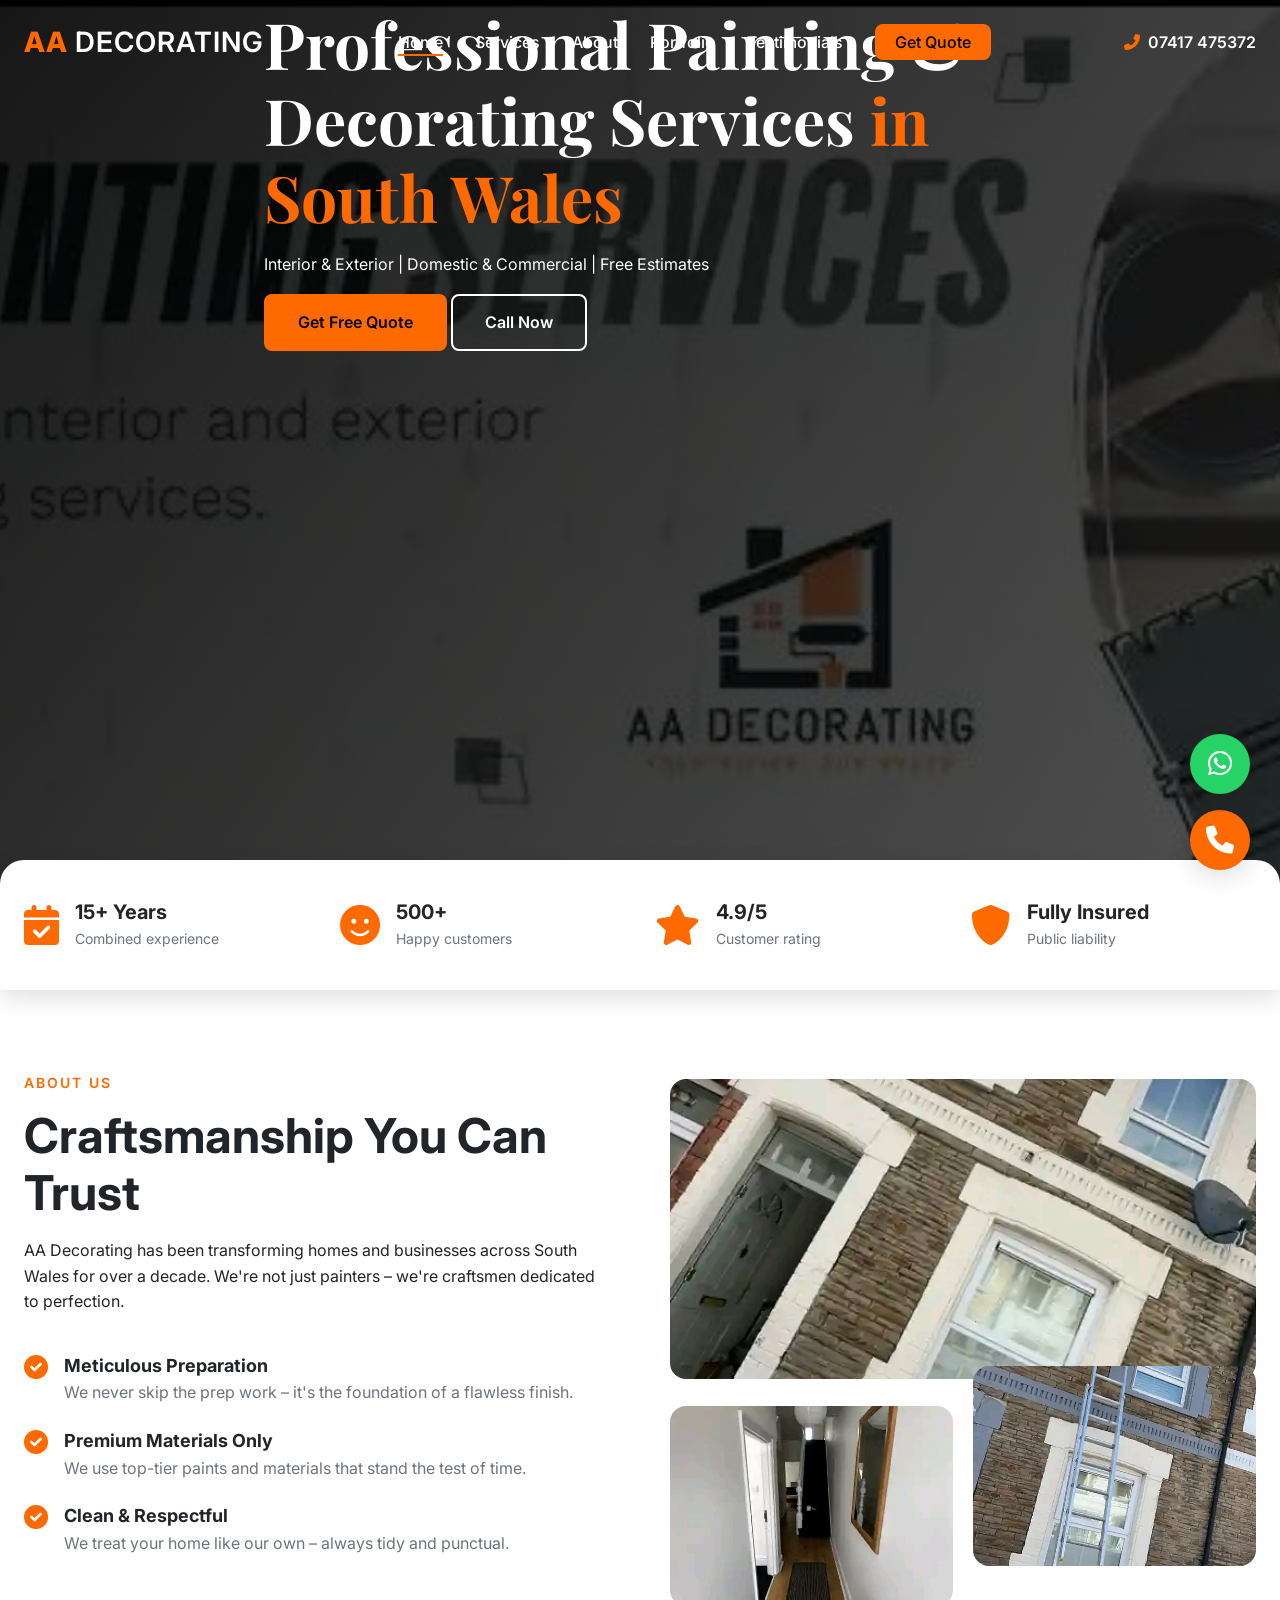
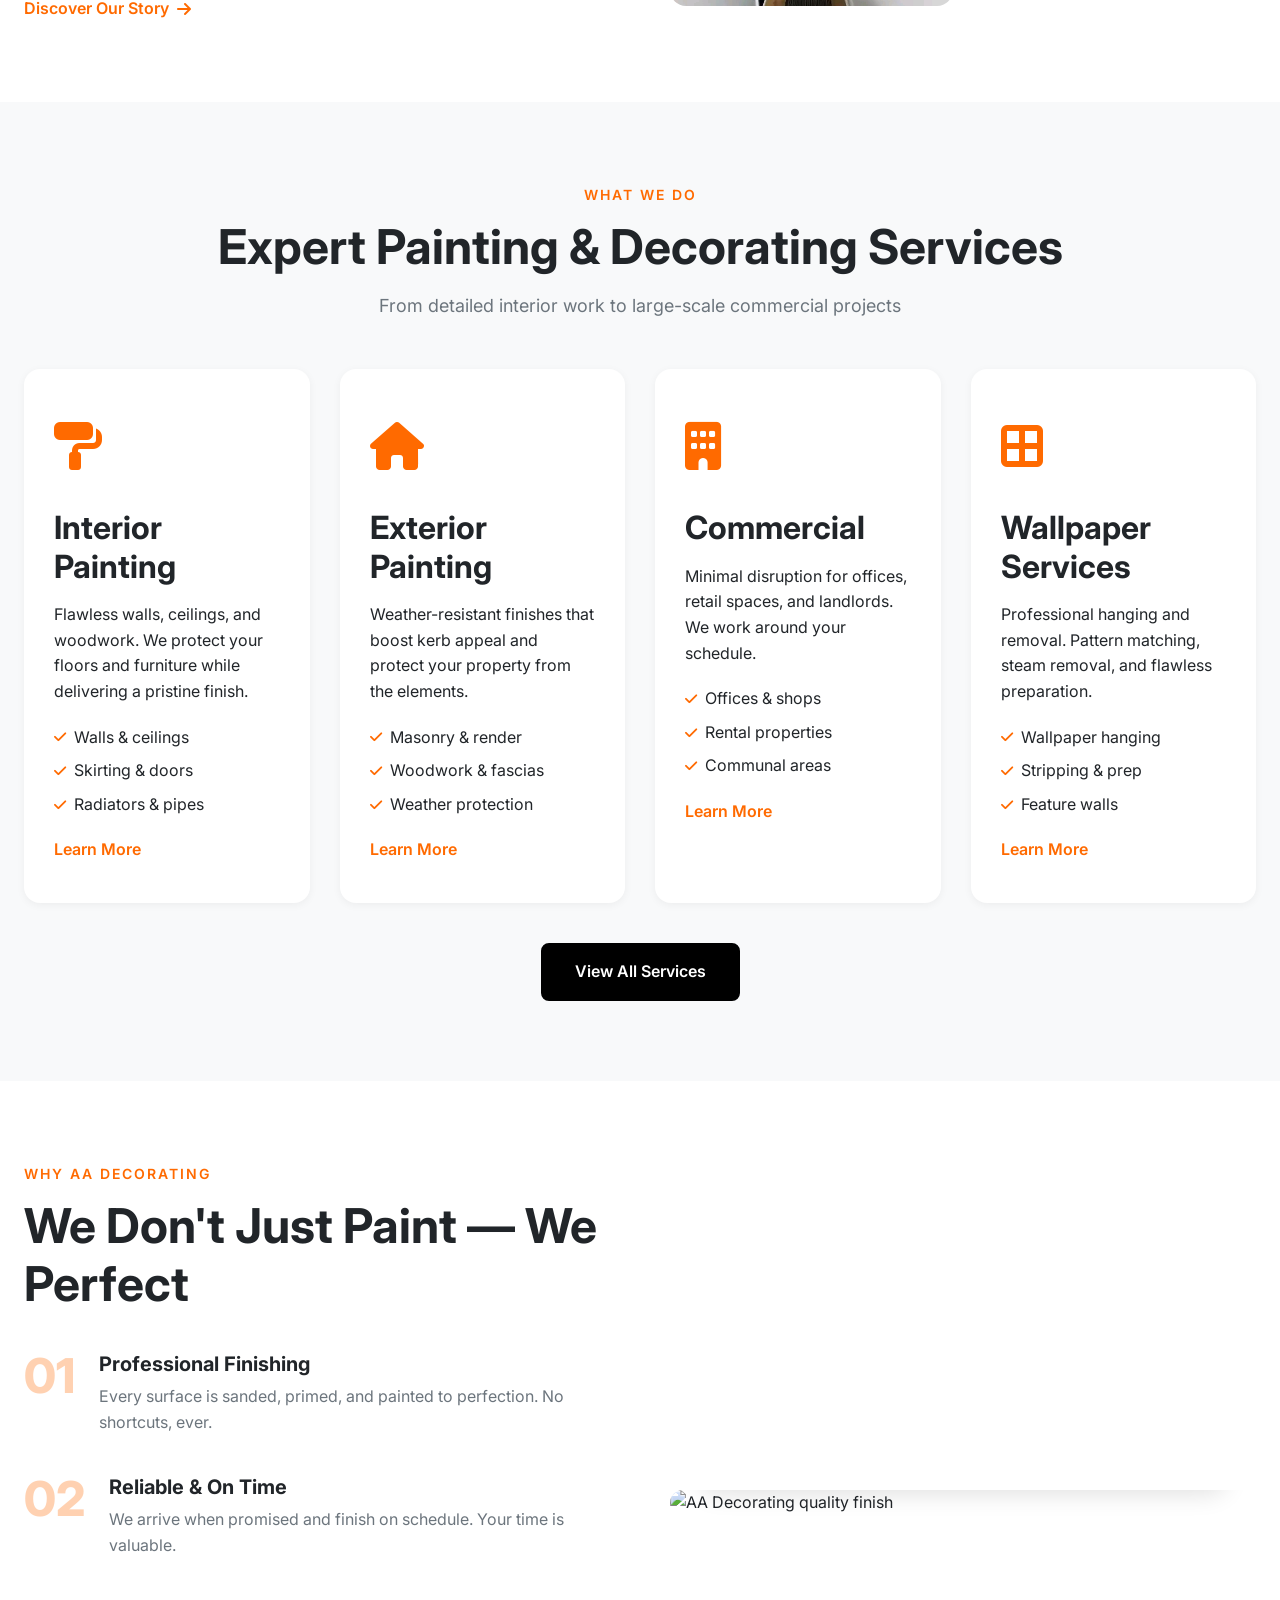
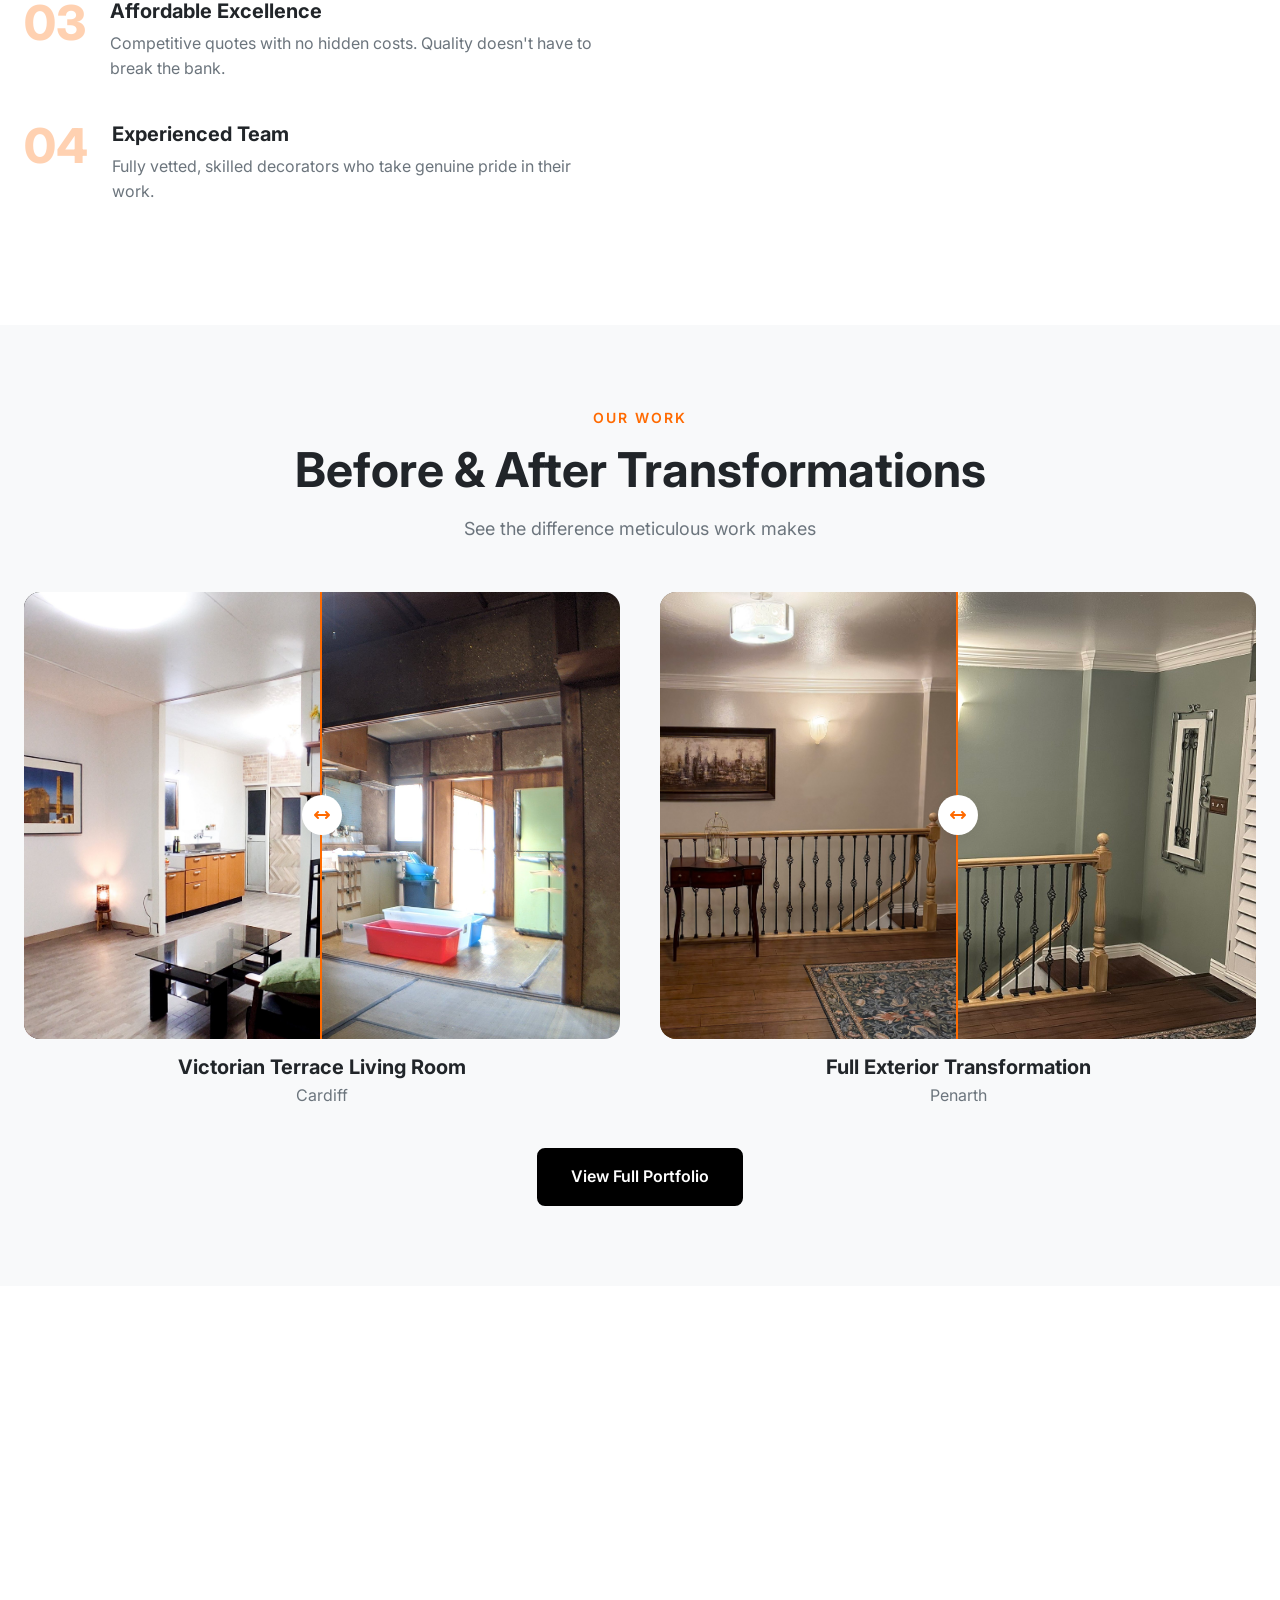
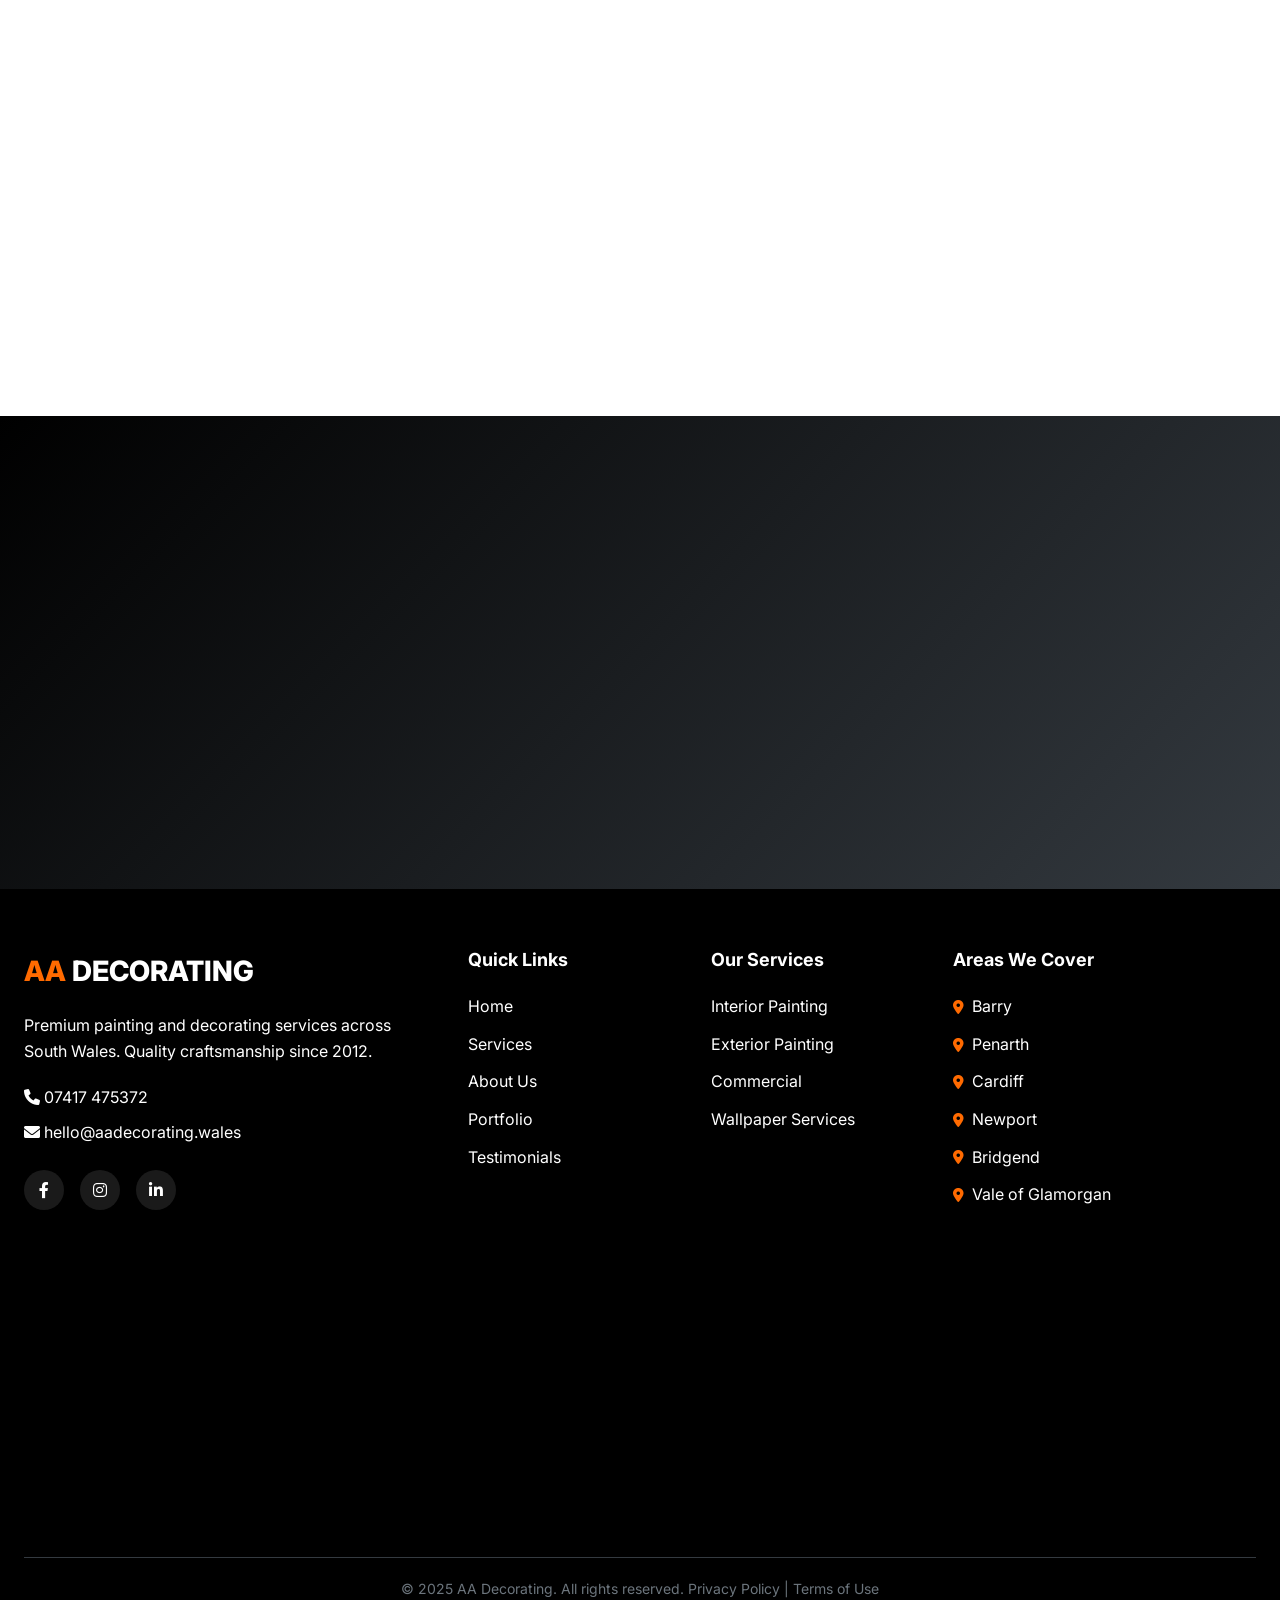
==== index.html @ fa839124 "Add files via upload" ====
<!DOCTYPE html>
<html lang="en">
<head>
    <meta charset="UTF-8">
    <meta name="viewport" content="width=device-width, initial-scale=1.0">
    <title>AA Decorating | Premium Painting & Decorating South Wales</title>
    <meta name="description" content="Professional painting and decorating services in Barry, Penarth, Cardiff & Newport. Interior & exterior specialists. Free estimates and premium finishes.">
    <meta name="keywords" content="painters Barry, decorators Cardiff, painting services Penarth, exterior painting Newport, wallpaper hanging South Wales">
    
    <!-- Open Graph / Social Media -->
    <meta property="og:title" content="AA Decorating - Premium Painting & Decorating">
    <meta property="og:description" content="Expert painters and decorators across South Wales. Free quotes, premium finishes.">
    <meta property="og:image" content="og-image.jpg">
    <meta property="og:url" content="https://www.aadecorating.wales">
    
    <!-- Favicon -->
    <link rel="icon" type="image/png" href="favicon.png">
    
    <!-- Fonts & Icons -->
    <link rel="preconnect" href="https://fonts.googleapis.com">
    <link rel="preconnect" href="https://fonts.gstatic.com" crossorigin>
    <link href="https://fonts.googleapis.com/css2?family=Inter:wght@300;400;500;600;700;800&family=Playfair+Display:wght@700;900&display=swap" rel="stylesheet">
    <link rel="stylesheet" href="https://cdnjs.cloudflare.com/ajax/libs/font-awesome/6.0.0-beta3/css/all.min.css">
    
    <!-- Main CSS -->
    <link rel="stylesheet" href="styles.css">
</head>
<body>
    <!-- Loading Animation -->
    <div class="loader-wrapper">
        <div class="loader"></div>
    </div>

    <!-- Sticky Header -->
    <header class="site-header" id="mainHeader">
        <div class="container header-container">
            <div class="logo">
                <a href="index.html">
                    <span class="logo-accent">AA</span> <span class="logo-text">DECORATING</span>
                </a>
            </div>
            
            <nav class="main-nav" id="mainNav">
                <ul>
                    <li><a href="index.html" class="active">Home</a></li>
                    <li><a href="services.html">Services</a></li>
                    <li><a href="about.html">About</a></li>
                    <li><a href="portfolio.html">Portfolio</a></li>
                    <li><a href="testimonials.html">Testimonials</a></li>
                    <li><a href="#quote" class="nav-cta">Get Quote</a></li>
                </ul>
            </nav>
            
            <div class="header-actions">
                <a href="tel:+447417475372" class="header-phone">
                    <i class="fas fa-phone-alt"></i> <span>07417 475372</span>
                </a>
                <button class="mobile-toggle" id="mobileToggle">
                    <span></span><span></span><span></span>
                </button>
            </div>
        </div>
    </header>

    <main>
        <!-- Hero Section -->
        <section class="hero">
            <div class="hero-slider">
                <div class="hero-slide active" style="background-image: url('hero-1.jpg');">
                    <div class="hero-overlay"></div>
                    <div class="container hero-content">
                        <span class="hero-tag" data-aos="fade-up">Since 2012</span>
                        <h1 class="hero-title" data-aos="fade-up" data-aos-delay="100">
                            Professional Painting & Decorating Services <span class="text-accent">in South Wales</span>
                        </h1>
                        <p class="hero-subtitle" data-aos="fade-up" data-aos-delay="200">
                            Interior & Exterior | Domestic & Commercial | Free Estimates
                        </p>
                        <div class="hero-buttons" data-aos="fade-up" data-aos-delay="300">
                            <a href="#quote" class="btn btn-primary">Get Free Quote</a>
                            <a href="tel:+447417475372" class="btn btn-outline-light">Call Now</a>
                        </div>
                    </div>
                </div>
            </div>
            <div class="hero-scroll-indicator">
                <span>Scroll</span>
                <i class="fas fa-chevron-down"></i>
            </div>
        </section>

        <!-- Trust Badges -->
        <section class="trust-badges">
            <div class="container">
                <div class="badges-grid">
                    <div class="badge-item" data-aos="fade-up">
                        <i class="fas fa-calendar-check"></i>
                        <div>
                            <h4>15+ Years</h4>
                            <p>Combined experience</p>
                        </div>
                    </div>
                    <div class="badge-item" data-aos="fade-up" data-aos-delay="100">
                        <i class="fas fa-smile"></i>
                        <div>
                            <h4>500+</h4>
                            <p>Happy customers</p>
                        </div>
                    </div>
                    <div class="badge-item" data-aos="fade-up" data-aos-delay="200">
                        <i class="fas fa-star"></i>
                        <div>
                            <h4>4.9/5</h4>
                            <p>Customer rating</p>
                        </div>
                    </div>
                    <div class="badge-item" data-aos="fade-up" data-aos-delay="300">
                        <i class="fas fa-shield-alt"></i>
                        <div>
                            <h4>Fully Insured</h4>
                            <p>Public liability</p>
                        </div>
                    </div>
                </div>
            </div>
        </section>

        <!-- About Preview -->
        <section class="about-preview section-padding">
            <div class="container">
                <div class="about-grid">
                    <div class="about-content" data-aos="fade-right">
                        <span class="section-tag">About Us</span>
                        <h2 class="section-title">Craftsmanship You Can Trust</h2>
                        <p class="section-lead">AA Decorating has been transforming homes and businesses across South Wales for over a decade. We're not just painters – we're craftsmen dedicated to perfection.</p>
                        
                        <div class="about-features">
                            <div class="about-feature">
                                <i class="fas fa-check-circle"></i>
                                <div>
                                    <h4>Meticulous Preparation</h4>
                                    <p>We never skip the prep work – it's the foundation of a flawless finish.</p>
                                </div>
                            </div>
                            <div class="about-feature">
                                <i class="fas fa-check-circle"></i>
                                <div>
                                    <h4>Premium Materials Only</h4>
                                    <p>We use top-tier paints and materials that stand the test of time.</p>
                                </div>
                            </div>
                            <div class="about-feature">
                                <i class="fas fa-check-circle"></i>
                                <div>
                                    <h4>Clean & Respectful</h4>
                                    <p>We treat your home like our own – always tidy and punctual.</p>
                                </div>
                            </div>
                        </div>
                        
                        <a href="about.html" class="btn-link">Discover Our Story <i class="fas fa-arrow-right"></i></a>
                    </div>
                    
                    <div class="about-image-grid" data-aos="fade-left">
                        <div class="image-main">
                            <img src="about-1.jpg" data-src="about-1.jpg" alt="AA Decorating team at work" class="lazy-image">
                        </div>
                        <div class="image-secondary">
                            <img src="about-2.jpg" data-src="about-2.jpg" alt="Professional painting finish" class="lazy-image">
                        </div>
                        <div class="image-accent">
                            <img src="about-3.jpg" data-src="about-3.jpg" alt="Before and after transformation" class="lazy-image">
                        </div>
                    </div>
                </div>
            </div>
        </section>

        <!-- Services Preview -->
        <section class="services-preview section-padding bg-light">
            <div class="container">
                <div class="section-header text-center" data-aos="fade-up">
                    <span class="section-tag">What We Do</span>
                    <h2 class="section-title">Expert Painting & Decorating Services</h2>
                    <p class="section-subtitle">From detailed interior work to large-scale commercial projects</p>
                </div>
                
                <div class="services-grid">
                    <div class="service-card" data-aos="fade-up">
                        <div class="service-icon">
                            <i class="fas fa-paint-roller"></i>
                        </div>
                        <h3>Interior Painting</h3>
                        <p>Flawless walls, ceilings, and woodwork. We protect your floors and furniture while delivering a pristine finish.</p>
                        <ul class="service-features">
                            <li><i class="fas fa-check"></i> Walls & ceilings</li>
                            <li><i class="fas fa-check"></i> Skirting & doors</li>
                            <li><i class="fas fa-check"></i> Radiators & pipes</li>
                        </ul>
                        <a href="services.html#interior" class="btn-link">Learn More</a>
                    </div>
                    
                    <div class="service-card" data-aos="fade-up" data-aos-delay="100">
                        <div class="service-icon">
                            <i class="fas fa-home"></i>
                        </div>
                        <h3>Exterior Painting</h3>
                        <p>Weather-resistant finishes that boost kerb appeal and protect your property from the elements.</p>
                        <ul class="service-features">
                            <li><i class="fas fa-check"></i> Masonry & render</li>
                            <li><i class="fas fa-check"></i> Woodwork & fascias</li>
                            <li><i class="fas fa-check"></i> Weather protection</li>
                        </ul>
                        <a href="services.html#exterior" class="btn-link">Learn More</a>
                    </div>
                    
                    <div class="service-card" data-aos="fade-up" data-aos-delay="200">
                        <div class="service-icon">
                            <i class="fas fa-building"></i>
                        </div>
                        <h3>Commercial</h3>
                        <p>Minimal disruption for offices, retail spaces, and landlords. We work around your schedule.</p>
                        <ul class="service-features">
                            <li><i class="fas fa-check"></i> Offices & shops</li>
                            <li><i class="fas fa-check"></i> Rental properties</li>
                            <li><i class="fas fa-check"></i> Communal areas</li>
                        </ul>
                        <a href="services.html#commercial" class="btn-link">Learn More</a>
                    </div>
                    
                    <div class="service-card" data-aos="fade-up" data-aos-delay="300">
                        <div class="service-icon">
                            <i class="fas fa-border-all"></i>
                        </div>
                        <h3>Wallpaper Services</h3>
                        <p>Professional hanging and removal. Pattern matching, steam removal, and flawless preparation.</p>
                        <ul class="service-features">
                            <li><i class="fas fa-check"></i> Wallpaper hanging</li>
                            <li><i class="fas fa-check"></i> Stripping & prep</li>
                            <li><i class="fas fa-check"></i> Feature walls</li>
                        </ul>
                        <a href="services.html#wallpaper" class="btn-link">Learn More</a>
                    </div>
                </div>
                
                <div class="text-center" data-aos="fade-up">
                    <a href="services.html" class="btn btn-secondary">View All Services</a>
                </div>
            </div>
        </section>

        <!-- Why Choose Us -->
        <section class="why-choose section-padding">
            <div class="container">
                <div class="why-choose-grid">
                    <div class="why-choose-content" data-aos="fade-right">
                        <span class="section-tag">Why AA Decorating</span>
                        <h2 class="section-title">We Don't Just Paint — We Perfect</h2>
                        
                        <div class="values-list">
                            <div class="value-item">
                                <div class="value-number">01</div>
                                <div class="value-text">
                                    <h4>Professional Finishing</h4>
                                    <p>Every surface is sanded, primed, and painted to perfection. No shortcuts, ever.</p>
                                </div>
                            </div>
                            
                            <div class="value-item">
                                <div class="value-number">02</div>
                                <div class="value-text">
                                    <h4>Reliable & On Time</h4>
                                    <p>We arrive when promised and finish on schedule. Your time is valuable.</p>
                                </div>
                            </div>
                            
                            <div class="value-item">
                                <div class="value-number">03</div>
                                <div class="value-text">
                                    <h4>Affordable Excellence</h4>
                                    <p>Competitive quotes with no hidden costs. Quality doesn't have to break the bank.</p>
                                </div>
                            </div>
                            
                            <div class="value-item">
                                <div class="value-number">04</div>
                                <div class="value-text">
                                    <h4>Experienced Team</h4>
                                    <p>Fully vetted, skilled decorators who take genuine pride in their work.</p>
                                </div>
                            </div>
                        </div>
                    </div>
                    
                    <div class="why-choose-visual" data-aos="fade-left">
                        <div class="visual-card">
                            <img src="why-us.jpg" data-src="why-us.jpg" alt="AA Decorating quality finish" class="lazy-image">
                            <div class="visual-quote">
                                <i class="fas fa-quote-right"></i>
                                <p>"The attention to detail was exceptional. They transformed our home."</p>
                                <span>— Sarah, Cardiff</span>
                            </div>
                        </div>
                    </div>
                </div>
            </div>
        </section>

        <!-- Portfolio Preview with Before/After Sliders -->
        <section class="portfolio-preview section-padding bg-light">
            <div class="container">
                <div class="section-header text-center" data-aos="fade-up">
                    <span class="section-tag">Our Work</span>
                    <h2 class="section-title">Before & After Transformations</h2>
                    <p class="section-subtitle">See the difference meticulous work makes</p>
                </div>
                
                <div class="ba-grid">
                    <div class="ba-card" data-aos="fade-up">
                        <div class="comparison-slider" data-start="50">
                            <div class="comparison-before">
                                <img src="ba-living-before.jpg" data-src="ba-living-before.jpg" alt="Living room before" class="lazy-image">
                            </div>
                            <div class="comparison-after">
                                <img src="ba-living-after.jpg" data-src="ba-living-after.jpg" alt="Living room after" class="lazy-image">
                            </div>
                            <div class="comparison-handle">
                                <i class="fas fa-arrows-left-right"></i>
                            </div>
                        </div>
                        <div class="ba-caption">
                            <h4>Victorian Terrace Living Room</h4>
                            <p>Cardiff</p>
                        </div>
                    </div>
                    
                    <div class="ba-card" data-aos="fade-up" data-aos-delay="100">
                        <div class="comparison-slider" data-start="50">
                            <div class="comparison-before">
                                <img src="ba-exterior-before.jpg" data-src="ba-exterior-before.jpg" alt="Exterior before" class="lazy-image">
                            </div>
                            <div class="comparison-after">
                                <img src="ba-exterior-after.jpg" data-src="ba-exterior-after.jpg" alt="Exterior after" class="lazy-image">
                            </div>
                            <div class="comparison-handle">
                                <i class="fas fa-arrows-left-right"></i>
                            </div>
                        </div>
                        <div class="ba-caption">
                            <h4>Full Exterior Transformation</h4>
                            <p>Penarth</p>
                        </div>
                    </div>
                </div>
                
                <div class="text-center" data-aos="fade-up">
                    <a href="portfolio.html" class="btn btn-secondary">View Full Portfolio</a>
                </div>
            </div>
        </section>

        <!-- Testimonials Preview -->
        <section class="testimonials-preview section-padding">
            <div class="container">
                <div class="section-header text-center" data-aos="fade-up">
                    <span class="section-tag">Testimonials</span>
                    <h2 class="section-title">What Our Clients Say</h2>
                    <p class="section-subtitle">Trusted by homeowners and businesses across South Wales</p>
                </div>
                
                <div class="testimonials-grid">
                    <div class="testimonial-card" data-aos="fade-up">
                        <div class="testimonial-rating">
                            <i class="fas fa-star"></i><i class="fas fa-star"></i><i class="fas fa-star"></i><i class="fas fa-star"></i><i class="fas fa-star"></i>
                        </div>
                        <p class="testimonial-text">"Absolutely fantastic job on our living room. The team was punctual, professional, and left everything spotless. The finish is flawless – we couldn't be happier."</p>
                        <div class="testimonial-author">
                            <img src="client-1.jpg" data-src="client-1.jpg" alt="Sarah J." class="lazy-image">
                            <div>
                                <h4>Sarah Jenkins</h4>
                                <span>Penarth</span>
                            </div>
                        </div>
                    </div>
                    
                    <div class="testimonial-card" data-aos="fade-up" data-aos-delay="100">
                        <div class="testimonial-rating">
                            <i class="fas fa-star"></i><i class="fas fa-star"></i><i class="fas fa-star"></i><i class="fas fa-star"></i><i class="fas fa-star"></i>
                        </div>
                        <p class="testimonial-text">"We hired AA Decorating to paint our entire office building. They worked efficiently with minimal disruption to our business. The quality is outstanding and the price was very fair."</p>
                        <div class="testimonial-author">
                            <img src="client-2.jpg" data-src="client-2.jpg" alt="David W." class="lazy-image">
                            <div>
                                <h4>David Williams</h4>
                                <span>Cardiff Business Centre</span>
                            </div>
                        </div>
                    </div>
                    
                    <div class="testimonial-card" data-aos="fade-up" data-aos-delay="200">
                        <div class="testimonial-rating">
                            <i class="fas fa-star"></i><i class="fas fa-star"></i><i class="fas fa-star"></i><i class="fas fa-star"></i><i class="fas fa-star"></i>
                        </div>
                        <p class="testimonial-text">"Had them remove old wallpaper and paint the whole house. The difference is night and day. Professional, tidy, and great communication throughout. Will definitely use again."</p>
                        <div class="testimonial-author">
                            <img src="client-3.jpg" data-src="client-3.jpg" alt="Tomos R." class="lazy-image">
                            <div>
                                <h4>Tomos Roberts</h4>
                                <span>Barry</span>
                            </div>
                        </div>
                    </div>
                </div>
                
                <div class="text-center" data-aos="fade-up">
                    <a href="testimonials.html" class="btn-link">Read All Reviews <i class="fas fa-arrow-right"></i></a>
                </div>
            </div>
        </section>

        <!-- CTA Banner -->
        <section class="cta-banner">
            <div class="container">
                <div class="cta-content" data-aos="zoom-in">
                    <h2 class="cta-title">Ready to Transform Your Property?</h2>
                    <p class="cta-text">Get a free, no-obligation quote from South Wales's trusted painting experts</p>
                    <a href="#quote" class="btn btn-primary btn-large">Get Your Free Quote Today</a>
                </div>
            </div>
        </section>
    </main>

    <!-- Footer -->
    <footer class="site-footer">
        <div class="container">
            <div class="footer-grid">
                <div class="footer-info">
                    <div class="footer-logo">
                        <span class="logo-accent">AA</span> DECORATING
                    </div>
                    <p>Premium painting and decorating services across South Wales. Quality craftsmanship since 2012.</p>
                    <div class="footer-contact">
                        <p><i class="fas fa-phone"></i> <a href="tel:+447417475372">07417 475372</a></p>
                        <p><i class="fas fa-envelope"></i> <a href="mailto:hello@aadecorating.wales">hello@aadecorating.wales</a></p>
                    </div>
                    <div class="footer-social">
                        <a href="#" aria-label="Facebook"><i class="fab fa-facebook-f"></i></a>
                        <a href="#" aria-label="Instagram"><i class="fab fa-instagram"></i></a>
                        <a href="#" aria-label="LinkedIn"><i class="fab fa-linkedin-in"></i></a>
                    </div>
                </div>
                
                <div class="footer-links">
                    <h4>Quick Links</h4>
                    <ul>
                        <li><a href="index.html">Home</a></li>
                        <li><a href="services.html">Services</a></li>
                        <li><a href="about.html">About Us</a></li>
                        <li><a href="portfolio.html">Portfolio</a></li>
                        <li><a href="testimonials.html">Testimonials</a></li>
                    </ul>
                </div>
                
                <div class="footer-links">
                    <h4>Our Services</h4>
                    <ul>
                        <li><a href="services.html#interior">Interior Painting</a></li>
                        <li><a href="services.html#exterior">Exterior Painting</a></li>
                        <li><a href="services.html#commercial">Commercial</a></li>
                        <li><a href="services.html#wallpaper">Wallpaper Services</a></li>
                    </ul>
                </div>
                
                <div class="footer-areas">
                    <h4>Areas We Cover</h4>
                    <ul class="areas-list">
                        <li><i class="fas fa-map-marker-alt"></i> Barry</li>
                        <li><i class="fas fa-map-marker-alt"></i> Penarth</li>
                        <li><i class="fas fa-map-marker-alt"></i> Cardiff</li>
                        <li><i class="fas fa-map-marker-alt"></i> Newport</li>
                        <li><i class="fas fa-map-marker-alt"></i> Bridgend</li>
                        <li><i class="fas fa-map-marker-alt"></i> Vale of Glamorgan</li>
                    </ul>
                </div>
            </div>
            
            <div class="footer-map">
                <iframe src="https://www.google.com/maps/embed?pb=!1m18!1m12!1m3!1d39708.49341554229!2d-3.28043465!3d51.48148245!2m3!1f0!2f0!3f0!3m2!1i1024!2i768!4f13.1!3m3!1m2!1s0x486e033a8f1b7b5b%3A0x1c9b8b8b8b8b8b8b!2sBarry%2C%20UK!5e0!3m2!1sen!2s!4v1620000000000!5m2!1sen!2s" allowfullscreen="" loading="lazy"></iframe>
            </div>
            
            <div class="footer-bottom">
                <p>&copy; 2025 AA Decorating. All rights reserved. <a href="#">Privacy Policy</a> | <a href="#">Terms of Use</a></p>
            </div>
        </div>
    </footer>

    <!-- Floating Action Buttons -->
    <div class="floating-actions">
        <a href="https://wa.me/447417475372" class="floating-whatsapp" target="_blank">
            <i class="fab fa-whatsapp"></i>
        </a>
        <a href="tel:+447417475372" class="floating-call">
            <i class="fas fa-phone"></i>
        </a>
    </div>

    <!-- Quote Calculator Modal -->
    <div class="modal" id="quoteModal">
        <div class="modal-content">
            <button class="modal-close">&times;</button>
            <h2>Quick Estimate Calculator</h2>
            <p class="modal-sub">Get a rough price guide (final quote after site inspection)</p>
            
            <form id="estimateForm" class="estimate-form">
                <div class="form-group">
                    <label>Property Type</label>
                    <select id="propertyType" class="form-control">
                        <option value="house">House</option>
                        <option value="flat">Flat / Apartment</option>
                        <option value="commercial">Commercial</option>
                    </select>
                </div>
                
                <div class="form-group">
                    <label>Scope of Work</label>
                    <select id="workScope" class="form-control">
                        <option value="interior">Interior Only</option>
                        <option value="exterior">Exterior Only</option>
                        <option value="both">Interior & Exterior</option>
                    </select>
                </div>
                
                <div class="form-group">
                    <label>Number of Rooms</label>
                    <input type="number" id="roomCount" class="form-control" min="1" max="20" value="3">
                </div>
                
                <div class="form-group">
                    <label class="checkbox-label">
                        <input type="checkbox" id="wallpaperRemoval">
                        <span>Wallpaper removal required (+15-25%)</span>
                    </label>
                </div>
                
                <div class="estimate-result">
                    <span class="estimate-label">Estimated Range:</span>
                    <span class="estimate-value" id="estimateDisplay">£800 - £1,400</span>
                    <p class="estimate-disclaimer">*Final quote confirmed after on-site inspection</p>
                </div>
                
                <button type="button" class="btn btn-primary btn-block" id="requestQuoteBtn">Request Exact Quote</button>
            </form>
        </div>
    </div>

    <!-- JavaScript -->
    <script src="main.js"></script>
</body>
</html>
---- styles.css ----
/* ====================================
   AA Decorating - Main Stylesheet
   Premium Painting & Decorating Website
   ==================================== */

/* CSS Variables */
:root {
    --color-black: #000000;
    --color-white: #ffffff;
    --color-orange: #FF6A00;
    --color-orange-dark: #e05e00;
    --color-gray-100: #f8f9fa;
    --color-gray-200: #e9ecef;
    --color-gray-300: #dee2e6;
    --color-gray-600: #6c757d;
    --color-gray-800: #343a40;
    --color-gray-900: #212529;
    
    --font-primary: 'Inter', sans-serif;
    --font-secondary: 'Playfair Display', serif;
    
    --transition-fast: 0.3s ease;
    --transition-normal: 0.5s ease;
    --transition-slow: 0.8s ease;
    
    --shadow-sm: 0 2px 8px rgba(0,0,0,0.05);
    --shadow-md: 0 4px 16px rgba(0,0,0,0.08);
    --shadow-lg: 0 8px 24px rgba(0,0,0,0.12);
    --shadow-hover: 0 12px 32px rgba(255,106,0,0.15);
    
    --border-radius-sm: 4px;
    --border-radius-md: 8px;
    --border-radius-lg: 16px;
    --border-radius-xl: 24px;
}

/* Reset & Base */
* {
    margin: 0;
    padding: 0;
    box-sizing: border-box;
}

html {
    scroll-behavior: smooth;
    overflow-x: hidden;
}

body {
    font-family: var(--font-primary);
    color: var(--color-gray-900);
    line-height: 1.6;
    font-size: 16px;
    overflow-x: hidden;
    background-color: var(--color-white);
}

/* Typography */
h1, h2, h3, h4, h5, h6 {
    font-weight: 700;
    line-height: 1.2;
    margin-bottom: 1rem;
}

h1 {
    font-size: clamp(2.5rem, 5vw, 4rem);
    font-family: var(--font-secondary);
}

h2 {
    font-size: clamp(2rem, 4vw, 3rem);
}

h3 {
    font-size: clamp(1.5rem, 3vw, 2rem);
}

h4 {
    font-size: 1.25rem;
}

p {
    margin-bottom: 1rem;
}

.text-accent {
    color: var(--color-orange);
}

.text-center {
    text-align: center;
}

/* Container */
.container {
    max-width: 1280px;
    margin: 0 auto;
    padding: 0 24px;
    width: 100%;
}

/* Section Padding */
.section-padding {
    padding: 80px 0;
}

@media (max-width: 768px) {
    .section-padding {
        padding: 60px 0;
    }
}

/* Section Header */
.section-header {
    margin-bottom: 48px;
}

.section-tag {
    display: inline-block;
    font-size: 0.875rem;
    font-weight: 600;
    text-transform: uppercase;
    letter-spacing: 2px;
    color: var(--color-orange);
    margin-bottom: 12px;
}

.section-title {
    margin-bottom: 16px;
}

.section-subtitle {
    font-size: 1.125rem;
    color: var(--color-gray-600);
    max-width: 600px;
    margin: 0 auto;
}

/* Buttons */
.btn {
    display: inline-block;
    padding: 14px 32px;
    border-radius: var(--border-radius-md);
    font-weight: 600;
    text-decoration: none;
    text-align: center;
    transition: all var(--transition-fast);
    border: 2px solid transparent;
    cursor: pointer;
    font-size: 1rem;
}

.btn-primary {
    background: var(--color-orange);
    color: var(--color-black);
}

.btn-primary:hover {
    background: var(--color-orange-dark);
    transform: translateY(-2px);
    box-shadow: var(--shadow-hover);
}

.btn-secondary {
    background: var(--color-black);
    color: var(--color-white);
    border-color: var(--color-black);
}

.btn-secondary:hover {
    background: transparent;
    color: var(--color-black);
}

.btn-outline {
    background: transparent;
    border-color: var(--color-black);
    color: var(--color-black);
}

.btn-outline:hover {
    background: var(--color-black);
    color: var(--color-white);
}

.btn-outline-light {
    background: transparent;
    border-color: var(--color-white);
    color: var(--color-white);
}

.btn-outline-light:hover {
    background: var(--color-white);
    color: var(--color-black);
}

.btn-large {
    padding: 18px 42px;
    font-size: 1.125rem;
}

.btn-block {
    display: block;
    width: 100%;
}

.btn-link {
    color: var(--color-orange);
    text-decoration: none;
    font-weight: 600;
    display: inline-flex;
    align-items: center;
    gap: 8px;
    transition: gap var(--transition-fast);
}

.btn-link:hover {
    gap: 12px;
}

/* Header Styles */
.site-header {
    position: fixed;
    top: 0;
    left: 0;
    width: 100%;
    background: transparent;
    z-index: 1000;
    transition: all var(--transition-fast);
    padding: 20px 0;
}

.site-header.scrolled {
    background: rgba(0, 0, 0, 0.95);
    backdrop-filter: blur(10px);
    padding: 12px 0;
    box-shadow: var(--shadow-md);
}

.header-container {
    display: flex;
    justify-content: space-between;
    align-items: center;
}

.logo a {
    text-decoration: none;
    color: var(--color-white);
    font-size: 1.75rem;
    font-weight: 800;
    letter-spacing: 1px;
}

.logo-accent {
    color: var(--color-orange);
}

.logo-text {
    font-weight: 600;
}

.main-nav ul {
    display: flex;
    list-style: none;
    gap: 32px;
}

.main-nav a {
    color: var(--color-white);
    text-decoration: none;
    font-weight: 500;
    transition: color var(--transition-fast);
    position: relative;
}

.main-nav a:not(.nav-cta)::after {
    content: '';
    position: absolute;
    bottom: -4px;
    left: 0;
    width: 0;
    height: 2px;
    background: var(--color-orange);
    transition: width var(--transition-fast);
}

.main-nav a:hover::after,
.main-nav a.active::after {
    width: 100%;
}

.nav-cta {
    background: var(--color-orange);
    color: var(--color-black) !important;
    padding: 8px 20px;
    border-radius: var(--border-radius-md);
    font-weight: 700;
}

.nav-cta:hover {
    background: var(--color-orange-dark);
    transform: translateY(-2px);
}

.header-actions {
    display: flex;
    align-items: center;
    gap: 24px;
}

.header-phone {
    color: var(--color-white);
    text-decoration: none;
    font-weight: 600;
    display: flex;
    align-items: center;
    gap: 8px;
}

.header-phone i {
    color: var(--color-orange);
}

.mobile-toggle {
    display: none;
    flex-direction: column;
    gap: 6px;
    background: transparent;
    border: none;
    cursor: pointer;
    padding: 0;
}

.mobile-toggle span {
    width: 28px;
    height: 2px;
    background: var(--color-white);
    transition: var(--transition-fast);
}

/* Hero Section */
.hero {
    position: relative;
    height: 100vh;
    min-height: 700px; /* Fallback for older browsers */
    display: flex;
    align-items: center;
    color: var(--color-white);
    overflow: hidden;
    padding-top: 180px; /* Account for fixed header */
}

.hero-slider {
    position: absolute;
    top: 0;
    left: 0;
    width: 100%;
    height: 100%;
}

.hero-slide {
    position: absolute;
    top: 0;
    left: 0;
    width: 100%;
    height: 100%;
    background-size: cover;
    background-position: center;
    opacity: 0;
    visibility: hidden;
    transition: opacity var(--transition-slow), visibility var(--transition-slow);
}

.hero-slide.active {
    opacity: 1;
    visibility: visible;
}

.hero-overlay {
    position: absolute;
    top: 0;
    left: 0;
    width: 100%;
    height: 100%;
    background: linear-gradient(135deg, rgba(0,0,0,0.9) 0%, rgba(0,0,0,0.6) 100%);
}

.hero-content {
    position: relative;
    z-index: 2;
    max-width: 800px;
    width: 100%;
    margin: 0 auto; /* Center horizontally */
    padding: 0 24px;
    transform: translateY(-20px); /* Fine-tune vertical position */
}

/* Adjust for different screen sizes */
@media (max-width: 768px) {
    .hero {
        padding-top: 170px; /* Slightly less padding on mobile */
    }
    
    .hero-content {
        transform: translateY(-10px);
    }
}

@media (max-height: 600px) {
    .hero {
        min-height: 500px;
        padding: 200px 0 60px; /* Adjust padding for short screens */
        align-items: flex-start;
    }
    
    .hero-content {
        transform: translateY(0);
    }
}

@keyframes fadeInUp {
    from {
        opacity: 0;
        transform: translateY(30px);
    }
    to {
        opacity: 1;
        transform: translateY(0);
    }
}

@keyframes bounce {
    0%, 20%, 50%, 80%, 100% { 
        transform: translateY(0) translateX(-50%); 
    }
    40% { 
        transform: translateY(-20px) translateX(-50%); 
    }
    60% { 
        transform: translateY(-10px) translateX(-50%); 
    }
}

/* Trust Badges */
.trust-badges {
    background: var(--color-white);
    padding: 40px 0;
    margin-top: -40px;
    position: relative;
    z-index: 10;
    border-radius: var(--border-radius-xl) var(--border-radius-xl) 0 0;
    box-shadow: var(--shadow-lg);
}

.badges-grid {
    display: grid;
    grid-template-columns: repeat(4, 1fr);
    gap: 30px;
}

.badge-item {
    display: flex;
    align-items: center;
    gap: 16px;
}

.badge-item i {
    font-size: 2.5rem;
    color: var(--color-orange);
}

.badge-item h4 {
    margin-bottom: 4px;
    font-size: 1.25rem;
}

.badge-item p {
    margin: 0;
    color: var(--color-gray-600);
    font-size: 0.875rem;
}

/* About Preview */
.about-grid {
    display: grid;
    grid-template-columns: 1fr 1fr;
    gap: 60px;
    align-items: center;
}

.about-features {
    margin: 40px 0;
}

.about-feature {
    display: flex;
    gap: 16px;
    margin-bottom: 24px;
}

.about-feature i {
    color: var(--color-orange);
    font-size: 1.5rem;
    flex-shrink: 0;
}

.about-feature h4 {
    margin-bottom: 4px;
    font-size: 1.125rem;
}

.about-feature p {
    margin: 0;
    color: var(--color-gray-600);
}

.about-image-grid {
    position: relative;
    display: grid;
    grid-template-columns: repeat(2, 1fr);
    gap: 20px;
}

.image-main {
    grid-column: span 2;
}

.image-main img {
    width: 100%;
    height: 300px;
    object-fit: cover;
    border-radius: var(--border-radius-lg);
}

.image-secondary img,
.image-accent img {
    width: 100%;
    height: 200px;
    object-fit: cover;
    border-radius: var(--border-radius-lg);
}

.image-accent {
    position: relative;
    top: -40px;
}

/* Services Grid */
.services-grid {
    display: grid;
    grid-template-columns: repeat(auto-fit, minmax(280px, 1fr));
    gap: 30px;
    margin: 40px 0;
}

.service-card {
    background: var(--color-white);
    padding: 40px 30px;
    border-radius: var(--border-radius-lg);
    box-shadow: var(--shadow-sm);
    transition: all var(--transition-normal);
    position: relative;
    overflow: hidden;
}

.service-card::before {
    content: '';
    position: absolute;
    top: 0;
    left: 0;
    width: 4px;
    height: 0;
    background: var(--color-orange);
    transition: height var(--transition-normal);
}

.service-card:hover {
    transform: translateY(-10px);
    box-shadow: var(--shadow-lg);
}

.service-card:hover::before {
    height: 100%;
}

.service-icon {
    font-size: 3rem;
    color: var(--color-orange);
    margin-bottom: 24px;
}

.service-card h3 {
    margin-bottom: 16px;
}

.service-features {
    list-style: none;
    margin: 20px 0;
}

.service-features li {
    margin-bottom: 8px;
    display: flex;
    align-items: center;
    gap: 8px;
}

.service-features i {
    color: var(--color-orange);
    font-size: 0.875rem;
}

/* Why Choose Us */
.why-choose-grid {
    display: grid;
    grid-template-columns: 1fr 1fr;
    gap: 60px;
    align-items: center;
}

.values-list {
    margin-top: 40px;
}

.value-item {
    display: flex;
    gap: 24px;
    margin-bottom: 40px;
}

.value-number {
    font-size: 3rem;
    font-weight: 800;
    color: var(--color-orange);
    opacity: 0.3;
    line-height: 1;
}

.value-text h4 {
    margin-bottom: 8px;
    font-size: 1.25rem;
}

.value-text p {
    margin: 0;
    color: var(--color-gray-600);
}

.visual-card {
    position: relative;
    border-radius: var(--border-radius-lg);
    overflow: hidden;
}

.visual-card img {
    width: 100%;
    height: 500px;
    object-fit: cover;
}

.visual-quote {
    position: absolute;
    bottom: 30px;
    left: 30px;
    right: 30px;
    background: var(--color-white);
    padding: 24px;
    border-radius: var(--border-radius-lg);
    box-shadow: var(--shadow-lg);
}

.visual-quote i {
    color: var(--color-orange);
    font-size: 2rem;
    opacity: 0.3;
    margin-bottom: 8px;
}

.visual-quote p {
    font-style: italic;
    margin-bottom: 12px;
}

.visual-quote span {
    font-weight: 600;
    color: var(--color-gray-600);
}

/* Before/After Comparison */
.ba-grid {
    display: grid;
    grid-template-columns: repeat(auto-fit, minmax(400px, 1fr));
    gap: 40px;
    margin: 40px 0;
}

.comparison-slider {
    position: relative;
    width: 100%;
    height: 0;
    padding-bottom: 75%;
    overflow: hidden;
    border-radius: var(--border-radius-lg);
    cursor: grab;
}

.comparison-before,
.comparison-after {
    position: absolute;
    top: 0;
    left: 0;
    width: 100%;
    height: 100%;
    overflow: hidden;
}

.comparison-after {
    width: var(--position, 50%);
    border-right: 2px solid var(--color-orange);
}

.comparison-before img,
.comparison-after img {
    position: absolute;
    top: 0;
    left: 0;
    width: 100%;
    height: 100%;
    object-fit: cover;
}

.comparison-handle {
    position: absolute;
    top: 50%;
    left: var(--position, 50%);
    transform: translate(-50%, -50%);
    width: 40px;
    height: 40px;
    background: var(--color-white);
    border-radius: 50%;
    display: flex;
    align-items: center;
    justify-content: center;
    color: var(--color-orange);
    box-shadow: var(--shadow-md);
    cursor: grab;
    z-index: 10;
}

.ba-caption {
    text-align: center;
    margin-top: 16px;
}

.ba-caption h4 {
    margin-bottom: 4px;
}

.ba-caption p {
    color: var(--color-gray-600);
    margin: 0;
}

/* Testimonials */
.testimonials-grid {
    display: grid;
    grid-template-columns: repeat(auto-fit, minmax(300px, 1fr));
    gap: 30px;
    margin: 40px 0;
}

.testimonial-card {
    background: var(--color-white);
    padding: 30px;
    border-radius: var(--border-radius-lg);
    box-shadow: var(--shadow-sm);
    transition: var(--transition-normal);
}

.testimonial-card:hover {
    transform: translateY(-5px);
    box-shadow: var(--shadow-lg);
}

.testimonial-rating {
    color: #ffc107;
    margin-bottom: 20px;
}

.testimonial-text {
    font-style: italic;
    margin-bottom: 24px;
    color: var(--color-gray-800);
}

.testimonial-author {
    display: flex;
    align-items: center;
    gap: 16px;
}

.testimonial-author img {
    width: 60px;
    height: 60px;
    border-radius: 50%;
    object-fit: cover;
}

.testimonial-author h4 {
    margin-bottom: 4px;
    font-size: 1.125rem;
}

.testimonial-author span {
    color: var(--color-gray-600);
    font-size: 0.875rem;
}

/* CTA Banner */
.cta-banner {
    background: linear-gradient(135deg, var(--color-black) 0%, var(--color-gray-800) 100%);
    color: var(--color-white);
    padding: 100px 0;
    text-align: center;
}

.cta-content {
    max-width: 700px;
    margin: 0 auto;
}

.cta-title {
    font-size: clamp(2rem, 4vw, 3rem);
    margin-bottom: 20px;
}

.cta-text {
    font-size: 1.125rem;
    margin-bottom: 40px;
    opacity: 0.9;
}

/* Footer */
.site-footer {
    background: var(--color-black);
    color: var(--color-white);
    padding: 60px 0 20px;
}

.footer-grid {
    display: grid;
    grid-template-columns: 2fr 1fr 1fr 1.5fr;
    gap: 40px;
    margin-bottom: 40px;
}

.footer-logo {
    font-size: 1.75rem;
    font-weight: 800;
    margin-bottom: 20px;
}

.footer-info p {
    color: var(--color-gray-400);
    margin-bottom: 20px;
}

.footer-contact p {
    margin-bottom: 10px;
}

.footer-contact a {
    color: var(--color-white);
    text-decoration: none;
    transition: color var(--transition-fast);
}

.footer-contact a:hover {
    color: var(--color-orange);
}

.footer-social {
    display: flex;
    gap: 16px;
    margin-top: 24px;
}

.footer-social a {
    width: 40px;
    height: 40px;
    background: rgba(255,255,255,0.1);
    border-radius: 50%;
    display: flex;
    align-items: center;
    justify-content: center;
    color: var(--color-white);
    text-decoration: none;
    transition: all var(--transition-fast);
}

.footer-social a:hover {
    background: var(--color-orange);
    transform: translateY(-3px);
}

.footer-links h4,
.footer-areas h4 {
    margin-bottom: 24px;
    font-size: 1.125rem;
}

.footer-links ul,
.footer-areas ul {
    list-style: none;
}

.footer-links li,
.footer-areas li {
    margin-bottom: 12px;
}

.footer-links a {
    color: var(--color-gray-400);
    text-decoration: none;
    transition: color var(--transition-fast);
}

.footer-links a:hover {
    color: var(--color-orange);
}

.areas-list li {
    display: flex;
    align-items: center;
    gap: 8px;
    color: var(--color-gray-400);
}

.areas-list i {
    color: var(--color-orange);
    font-size: 0.875rem;
}

.footer-map {
    margin-bottom: 40px;
}

.footer-map iframe {
    width: 100%;
    height: 250px;
    border: none;
    border-radius: var(--border-radius-lg);
}

.footer-bottom {
    border-top: 1px solid var(--color-gray-800);
    padding-top: 20px;
    text-align: center;
    color: var(--color-gray-600);
    font-size: 0.875rem;
}

.footer-bottom a {
    color: var(--color-gray-400);
    text-decoration: none;
    transition: color var(--transition-fast);
}

.footer-bottom a:hover {
    color: var(--color-orange);
}

/* Floating Actions */
.floating-actions {
    position: fixed;
    bottom: 30px;
    right: 30px;
    display: flex;
    flex-direction: column;
    gap: 16px;
    z-index: 99;
}

.floating-whatsapp,
.floating-call {
    width: 60px;
    height: 60px;
    border-radius: 50%;
    display: flex;
    align-items: center;
    justify-content: center;
    color: var(--color-white);
    font-size: 1.75rem;
    text-decoration: none;
    box-shadow: var(--shadow-lg);
    transition: all var(--transition-fast);
}

.floating-whatsapp {
    background: #25D366;
}

.floating-call {
    background: var(--color-orange);
}

.floating-whatsapp:hover,
.floating-call:hover {
    transform: scale(1.1);
}

/* Modal */
.modal {
    display: none;
    position: fixed;
    top: 0;
    left: 0;
    width: 100%;
    height: 100%;
    background: rgba(0,0,0,0.8);
    z-index: 2000;
    align-items: center;
    justify-content: center;
}

.modal-content {
    background: var(--color-white);
    max-width: 500px;
    width: 90%;
    padding: 40px;
    border-radius: var(--border-radius-lg);
    position: relative;
    max-height: 90vh;
    overflow-y: auto;
}

.modal-close {
    position: absolute;
    top: 20px;
    right: 20px;
    background: none;
    border: none;
    font-size: 1.5rem;
    cursor: pointer;
    color: var(--color-gray-600);
    transition: color var(--transition-fast);
}

.modal-close:hover {
    color: var(--color-orange);
}

.modal-sub {
    color: var(--color-gray-600);
    margin-bottom: 30px;
}

/* Estimate Form */
.estimate-form .form-group {
    margin-bottom: 20px;
}

.estimate-form label {
    display: block;
    margin-bottom: 8px;
    font-weight: 500;
}

.form-control {
    width: 100%;
    padding: 12px 16px;
    border: 2px solid var(--color-gray-200);
    border-radius: var(--border-radius-md);
    font-family: var(--font-primary);
    font-size: 1rem;
    transition: border-color var(--transition-fast);
}

.form-control:focus {
    outline: none;
    border-color: var(--color-orange);
}

.checkbox-label {
    display: flex;
    align-items: center;
    gap: 12px;
    cursor: pointer;
}

.checkbox-label input[type="checkbox"] {
    width: 20px;
    height: 20px;
    cursor: pointer;
}

.estimate-result {
    background: var(--color-gray-100);
    padding: 20px;
    border-radius: var(--border-radius-md);
    margin: 30px 0;
    text-align: center;
}

.estimate-label {
    display: block;
    font-size: 0.875rem;
    color: var(--color-gray-600);
    margin-bottom: 8px;
}

.estimate-value {
    display: block;
    font-size: 2rem;
    font-weight: 700;
    color: var(--color-orange);
    margin-bottom: 8px;
}

.estimate-disclaimer {
    font-size: 0.75rem;
    color: var(--color-gray-600);
    margin: 0;
}

/* Page Hero */
.page-hero {
    background: linear-gradient(135deg, var(--color-black) 0%, var(--color-gray-800) 100%);
    color: var(--color-white);
    padding: 160px 0 80px;
    text-align: center;
}

.page-hero h1 {
    margin-bottom: 16px;
}

.breadcrumbs {
    color: var(--color-gray-400);
}

.breadcrumbs a {
    color: var(--color-white);
    text-decoration: none;
    transition: color var(--transition-fast);
}

.breadcrumbs a:hover {
    color: var(--color-orange);
}

/* Service Navigation */
.service-nav {
    background: var(--color-white);
    border-bottom: 1px solid var(--color-gray-200);
    position: sticky;
    top: 80px;
    z-index: 50;
}

.service-tabs {
    display: flex;
    gap: 40px;
    justify-content: center;
    padding: 20px 0;
}

.service-tab {
    color: var(--color-gray-600);
    text-decoration: none;
    font-weight: 600;
    padding: 8px 0;
    position: relative;
    transition: color var(--transition-fast);
}

.service-tab::after {
    content: '';
    position: absolute;
    bottom: 0;
    left: 0;
    width: 0;
    height: 2px;
    background: var(--color-orange);
    transition: width var(--transition-fast);
}

.service-tab:hover,
.service-tab.active {
    color: var(--color-black);
}

.service-tab:hover::after,
.service-tab.active::after {
    width: 100%;
}

/* Service Detail */
.service-detail {
    padding: 80px 0;
}

.service-detail:nth-child(even) {
    background: var(--color-gray-100);
}

.service-detail-grid {
    display: grid;
    grid-template-columns: 1fr 1fr;
    gap: 60px;
    align-items: center;
}

.service-detail-grid.reverse {
    direction: rtl;
}

.service-detail-grid.reverse .service-detail-content {
    direction: ltr;
}

.service-lead {
    font-size: 1.25rem;
    font-weight: 500;
    color: var(--color-orange);
    margin-bottom: 24px;
}

.service-description {
    margin-bottom: 32px;
}

.service-benefits h3 {
    font-size: 1.25rem;
    margin-bottom: 16px;
}

.service-benefits ul {
    list-style: none;
    display: grid;
    grid-template-columns: repeat(2, 1fr);
    gap: 12px;
    margin-bottom: 32px;
}

.service-benefits li {
    display: flex;
    align-items: center;
    gap: 8px;
}

.service-benefits i {
    color: var(--color-orange);
}

.service-detail-image {
    position: relative;
}

.service-detail-image img {
    width: 100%;
    border-radius: var(--border-radius-lg);
    box-shadow: var(--shadow-lg);
}

.image-badge {
    position: absolute;
    bottom: 20px;
    left: 20px;
    background: var(--color-white);
    padding: 8px 16px;
    border-radius: var(--border-radius-md);
    box-shadow: var(--shadow-md);
    font-weight: 600;
    display: flex;
    align-items: center;
    gap: 8px;
}

.image-badge i {
    color: var(--color-orange);
}

/* CTA Section */
.cta-section {
    padding: 60px 0;
    background: linear-gradient(135deg, var(--color-orange) 0%, #ff8c2e 100%);
}

.cta-box {
    text-align: center;
    color: var(--color-white);
}

.cta-box h2 {
    margin-bottom: 16px;
}

.cta-box p {
    font-size: 1.125rem;
    margin-bottom: 32px;
    opacity: 0.9;
}

.cta-actions {
    display: flex;
    gap: 20px;
    justify-content: center;
}

/* Mission Section */
.mission-grid {
    display: grid;
    grid-template-columns: repeat(3, 1fr);
    gap: 30px;
    margin-top: 40px;
}

.mission-card {
    background: var(--color-white);
    padding: 40px 30px;
    border-radius: var(--border-radius-lg);
    box-shadow: var(--shadow-sm);
    text-align: center;
    transition: var(--transition-normal);
}

.mission-card:hover {
    transform: translateY(-10px);
    box-shadow: var(--shadow-lg);
}

.mission-icon {
    width: 80px;
    height: 80px;
    background: var(--color-orange);
    color: var(--color-white);
    border-radius: 50%;
    display: flex;
    align-items: center;
    justify-content: center;
    font-size: 2rem;
    margin: 0 auto 24px;
}

/* Promise Grid */
.promise-grid {
    display: grid;
    grid-template-columns: repeat(4, 1fr);
    gap: 30px;
    margin-top: 40px;
}

.promise-item {
    text-align: center;
    padding: 30px;
    background: var(--color-white);
    border-radius: var(--border-radius-lg);
    box-shadow: var(--shadow-sm);
    transition: var(--transition-normal);
}

.promise-item:hover {
    transform: translateY(-5px);
    box-shadow: var(--shadow-lg);
}

.promise-number {
    font-size: 3rem;
    font-weight: 800;
    color: var(--color-orange);
    opacity: 0.3;
    margin-bottom: 16px;
}

/* Team Grid */
.team-grid {
    display: grid;
    grid-template-columns: repeat(3, 1fr);
    gap: 30px;
    margin-top: 40px;
}

.team-card {
    text-align: center;
}

.team-image {
    margin-bottom: 20px;
    overflow: hidden;
    border-radius: var(--border-radius-lg);
}

.team-image img {
    width: 100%;
    transition: transform var(--transition-normal);
}

.team-card:hover .team-image img {
    transform: scale(1.05);
}

.team-role {
    color: var(--color-orange);
    font-weight: 600;
    margin-bottom: 12px;
}

.team-bio {
    color: var(--color-gray-600);
    font-size: 0.95rem;
}

/* Areas Section */
.areas-grid {
    display: grid;
    grid-template-columns: 1fr 1fr;
    gap: 60px;
    align-items: center;
}

.areas-list-large {
    list-style: none;
    display: grid;
    grid-template-columns: repeat(2, 1fr);
    gap: 16px;
    margin-top: 30px;
}

.areas-list-large li {
    display: flex;
    align-items: center;
    gap: 12px;
}

.areas-list-large i {
    color: var(--color-orange);
}

.areas-map iframe {
    width: 100%;
    height: 400px;
    border: none;
    border-radius: var(--border-radius-lg);
}

/* Gallery Section */
.filter-controls {
    display: flex;
    justify-content: center;
    gap: 16px;
    margin-bottom: 40px;
    flex-wrap: wrap;
}

.filter-btn {
    padding: 10px 24px;
    background: var(--color-gray-100);
    border: none;
    border-radius: var(--border-radius-md);
    font-weight: 600;
    cursor: pointer;
    transition: all var(--transition-fast);
}

.filter-btn:hover,
.filter-btn.active {
    background: var(--color-orange);
    color: var(--color-white);
}

.gallery-grid {
    display: grid;
    grid-template-columns: repeat(auto-fill, minmax(350px, 1fr));
    gap: 30px;
}

.gallery-item {
    transition: all var(--transition-normal);
}

.gallery-card {
    background: var(--color-white);
    border-radius: var(--border-radius-lg);
    overflow: hidden;
    box-shadow: var(--shadow-sm);
    transition: var(--transition-normal);
}

.gallery-card:hover {
    transform: translateY(-5px);
    box-shadow: var(--shadow-lg);
}

.gallery-ba {
    position: relative;
    height: 250px;
}

.gallery-before,
.gallery-after {
    position: absolute;
    top: 0;
    width: 50%;
    height: 100%;
    overflow: hidden;
}

.gallery-before {
    left: 0;
}

.gallery-after {
    right: 0;
    border-left: 2px solid var(--color-orange);
}

.gallery-before img,
.gallery-after img {
    width: 200%;
    height: 100%;
    object-fit: cover;
}

.gallery-before img {
    object-position: left;
}

.gallery-after img {
    object-position: right;
}

.ba-label {
    position: absolute;
    bottom: 10px;
    padding: 4px 12px;
    background: var(--color-black);
    color: var(--color-white);
    font-size: 0.75rem;
    font-weight: 600;
    border-radius: var(--border-radius-sm);
    z-index: 2;
}

.ba-label.before {
    left: 10px;
}

.ba-label.after {
    right: 10px;
}

.gallery-info {
    padding: 20px;
}

.gallery-info h3 {
    margin-bottom: 4px;
    font-size: 1.125rem;
}

.gallery-info p {
    color: var(--color-gray-600);
    margin: 0;
    font-size: 0.875rem;
}

/* Rating Overview */
.rating-overview {
    text-align: center;
}

.rating-card {
    display: inline-block;
    padding: 40px;
    background: var(--color-white);
    border-radius: var(--border-radius-lg);
    box-shadow: var(--shadow-md);
}

.rating-score {
    display: flex;
    align-items: baseline;
    justify-content: center;
    gap: 4px;
    margin-bottom: 8px;
}

.score {
    font-size: 4rem;
    font-weight: 800;
    color: var(--color-orange);
}

.out-of {
    font-size: 1.5rem;
    color: var(--color-gray-600);
}

.rating-stars {
    color: #ffc107;
    font-size: 1.5rem;
    margin-bottom: 8px;
}

.rating-count {
    color: var(--color-gray-600);
}

/* Testimonials Full Grid */
.testimonials-grid-full {
    display: grid;
    grid-template-columns: repeat(auto-fill, minmax(400px, 1fr));
    gap: 30px;
}

.testimonial-card-large {
    background: var(--color-white);
    padding: 40px;
    border-radius: var(--border-radius-lg);
    box-shadow: var(--shadow-sm);
    transition: var(--transition-normal);
}

.testimonial-card-large:hover {
    transform: translateY(-5px);
    box-shadow: var(--shadow-lg);
}

.testimonial-header {
    display: flex;
    justify-content: space-between;
    align-items: center;
    margin-bottom: 20px;
}

.testimonial-stars {
    color: #ffc107;
}

.testimonial-date {
    color: var(--color-gray-600);
    font-size: 0.875rem;
}

/* Review CTA */
.review-cta-box {
    max-width: 600px;
    margin: 0 auto;
}

.review-buttons {
    display: flex;
    gap: 20px;
    justify-content: center;
    margin-top: 30px;
}

/* Background Utilities */
.bg-light {
    background: var(--color-gray-100);
}

/* Loading Animation */
.loader-wrapper {
    position: fixed;
    top: 0;
    left: 0;
    width: 100%;
    height: 100%;
    background: var(--color-white);
    z-index: 9999;
    display: flex;
    align-items: center;
    justify-content: center;
    transition: opacity var(--transition-normal);
}

.loader-wrapper.fade-out {
    opacity: 0;
    pointer-events: none;
}

.loader {
    width: 50px;
    height: 50px;
    border: 3px solid var(--color-gray-200);
    border-top-color: var(--color-orange);
    border-radius: 50%;
    animation: spin 1s infinite linear;
}

@keyframes spin {
    to { transform: rotate(360deg); }
}

/* Lazy Loading */
.lazy-image {
    opacity: 0;
    transition: opacity var(--transition-normal);
}

.lazy-image.loaded {
    opacity: 1;
}

/* AOS Animation Replacements */
[data-aos] {
    opacity: 0;
    transform: translateY(30px);
    transition: opacity 0.8s ease, transform 0.8s ease;
}

[data-aos].aos-animate {
    opacity: 1;
    transform: translateY(0);
}

/* Responsive Design */
@media (max-width: 1200px) {
    .footer-grid {
        grid-template-columns: repeat(2, 1fr);
    }
    
    .promise-grid {
        grid-template-columns: repeat(2, 1fr);
    }
}

@media (max-width: 992px) {
    .about-grid,
    .why-choose-grid,
    .service-detail-grid,
    .areas-grid {
        grid-template-columns: 1fr;
        gap: 40px;
    }
    
    .service-detail-grid.reverse {
        direction: ltr;
    }
    
    .mission-grid,
    .team-grid {
        grid-template-columns: repeat(2, 1fr);
    }
    
    .badges-grid {
        grid-template-columns: repeat(2, 1fr);
    }
}

@media (max-width: 768px) {
    .main-nav {
        position: fixed;
        top: 0;
        right: -100%;
        width: 80%;
        max-width: 400px;
        height: 100vh;
        background: var(--color-black);
        padding: 80px 40px;
        transition: right var(--transition-normal);
        z-index: 1001;
    }
    
    .main-nav.active {
        right: 0;
    }
    
    .main-nav ul {
        flex-direction: column;
    }
    
    .mobile-toggle {
        display: flex;
    }
    
    .mobile-toggle.active span:nth-child(1) {
        transform: rotate(45deg) translate(6px, 6px);
    }
    
    .mobile-toggle.active span:nth-child(2) {
        opacity: 0;
    }
    
    .mobile-toggle.active span:nth-child(3) {
        transform: rotate(-45deg) translate(6px, -6px);
    }
    
    .header-phone span {
        display: none;
    }
    
    .hero-buttons {
        flex-direction: column;
    }
    
    .btn {
        width: 100%;
    }
    
    .service-tabs {
        gap: 20px;
        flex-wrap: wrap;
    }
    
    .service-benefits ul {
        grid-template-columns: 1fr;
    }
    
    .mission-grid,
    .team-grid,
    .promise-grid {
        grid-template-columns: 1fr;
    }
    
    .testimonials-grid-full {
        grid-template-columns: 1fr;
    }
    
    .review-buttons {
        flex-direction: column;
    }
    
    .gallery-grid {
        grid-template-columns: 1fr;
    }
}

@media (max-width: 576px) {
    .badges-grid {
        grid-template-columns: 1fr;
    }
    
    .footer-grid {
        grid-template-columns: 1fr;
    }
    
    .areas-list-large {
        grid-template-columns: 1fr;
    }
    
    .ba-grid {
        grid-template-columns: 1fr;
    }
}
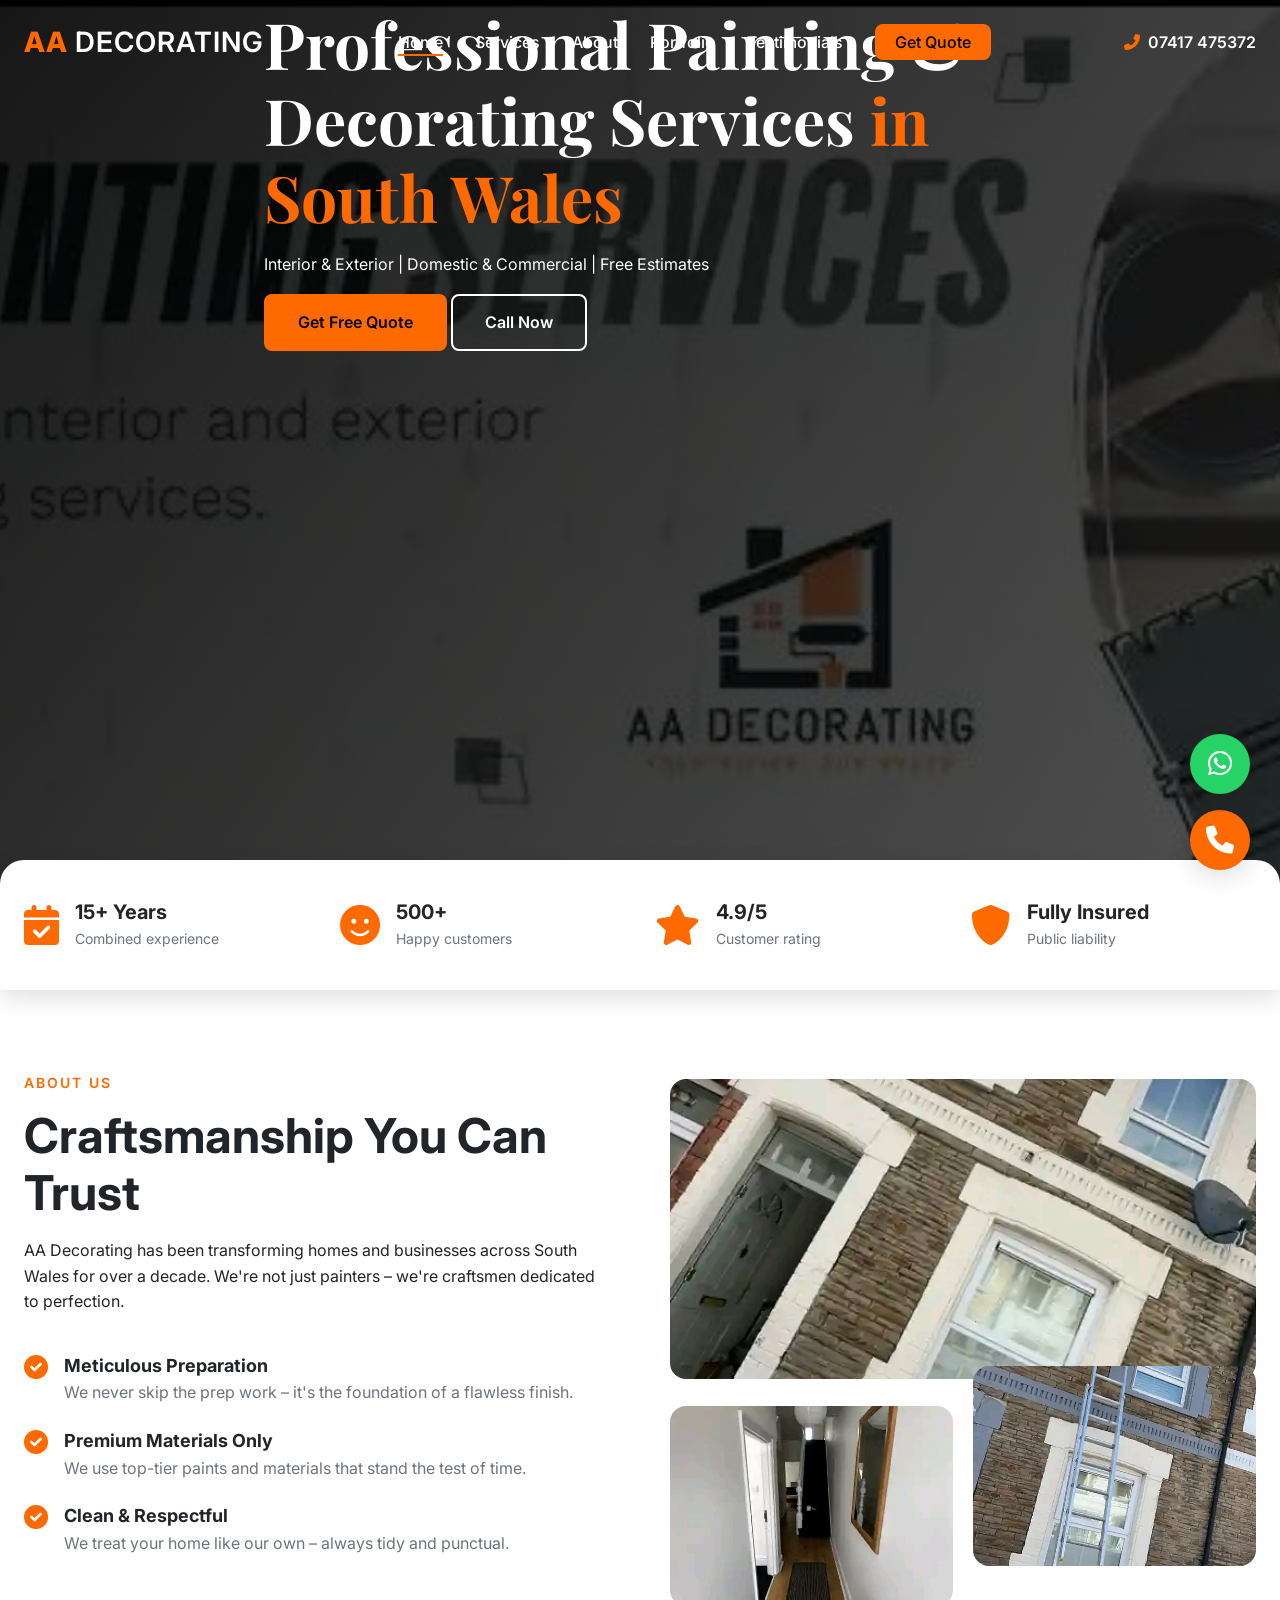
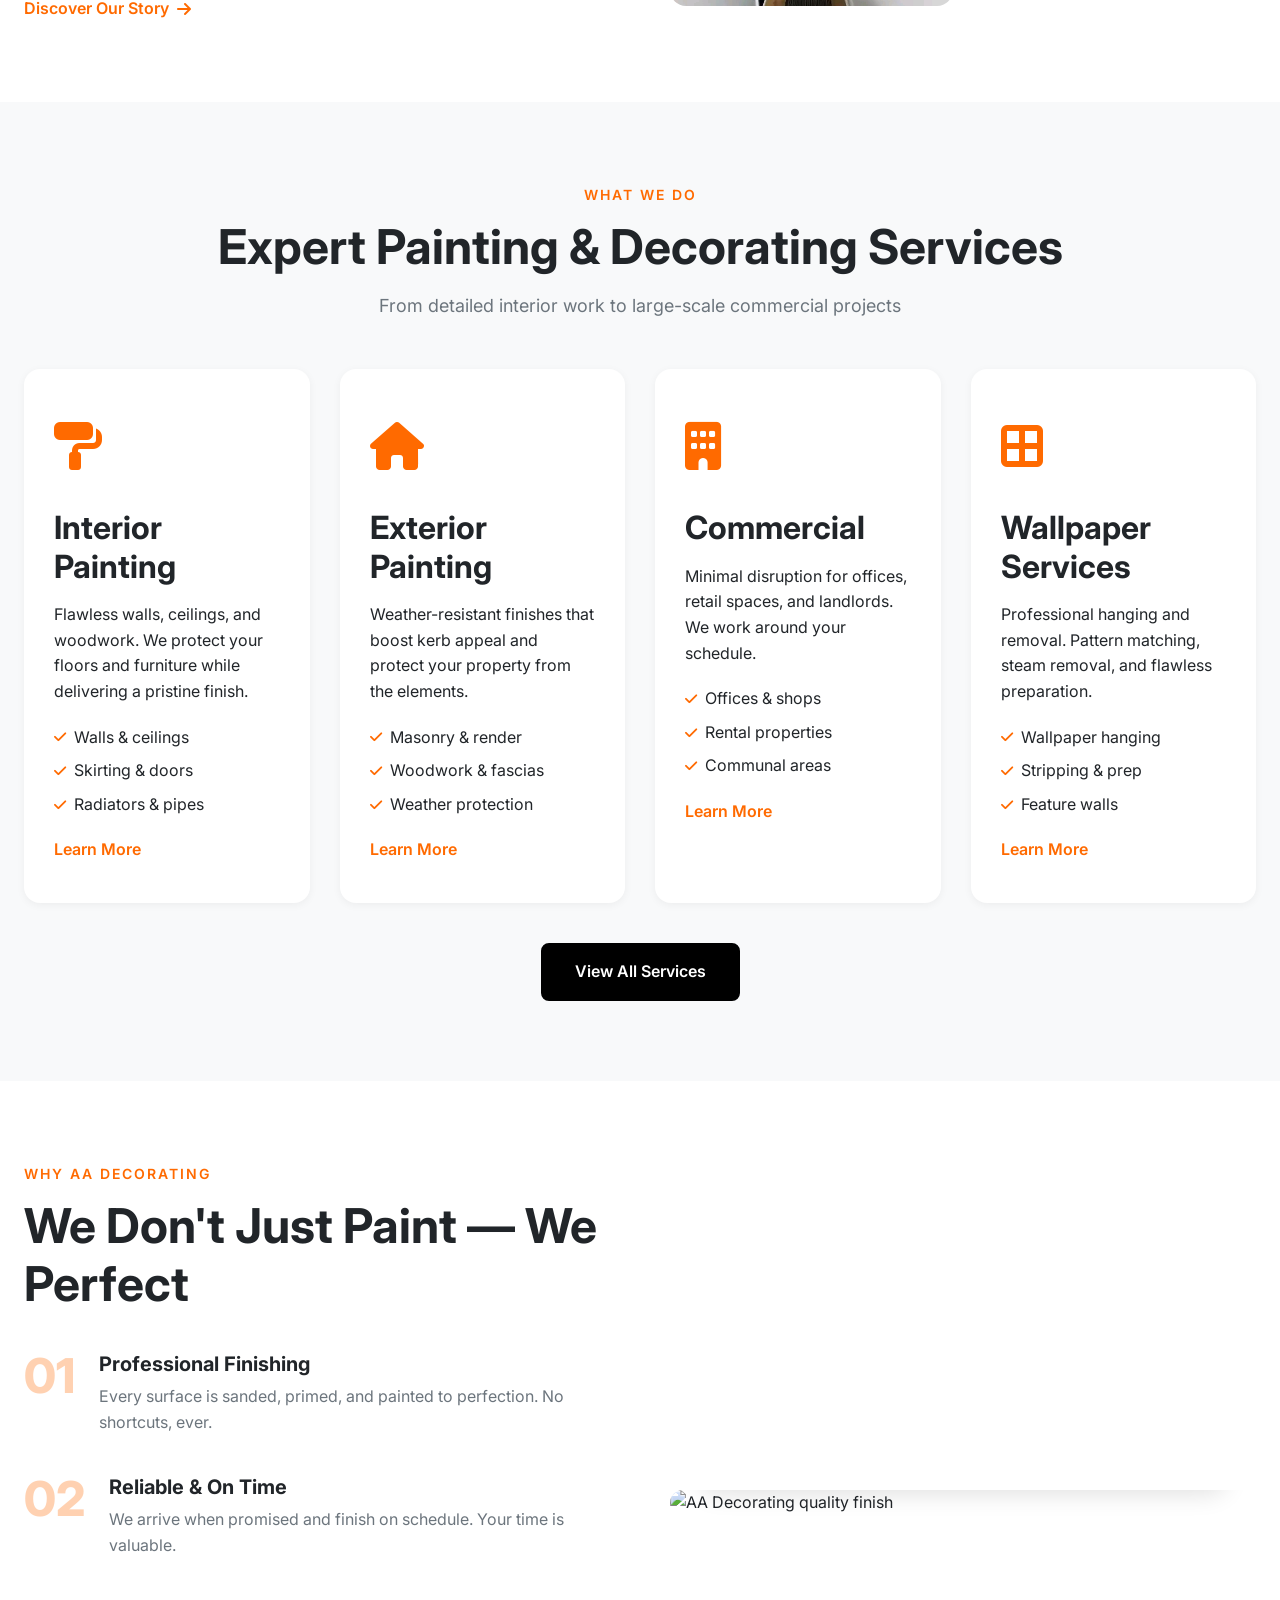
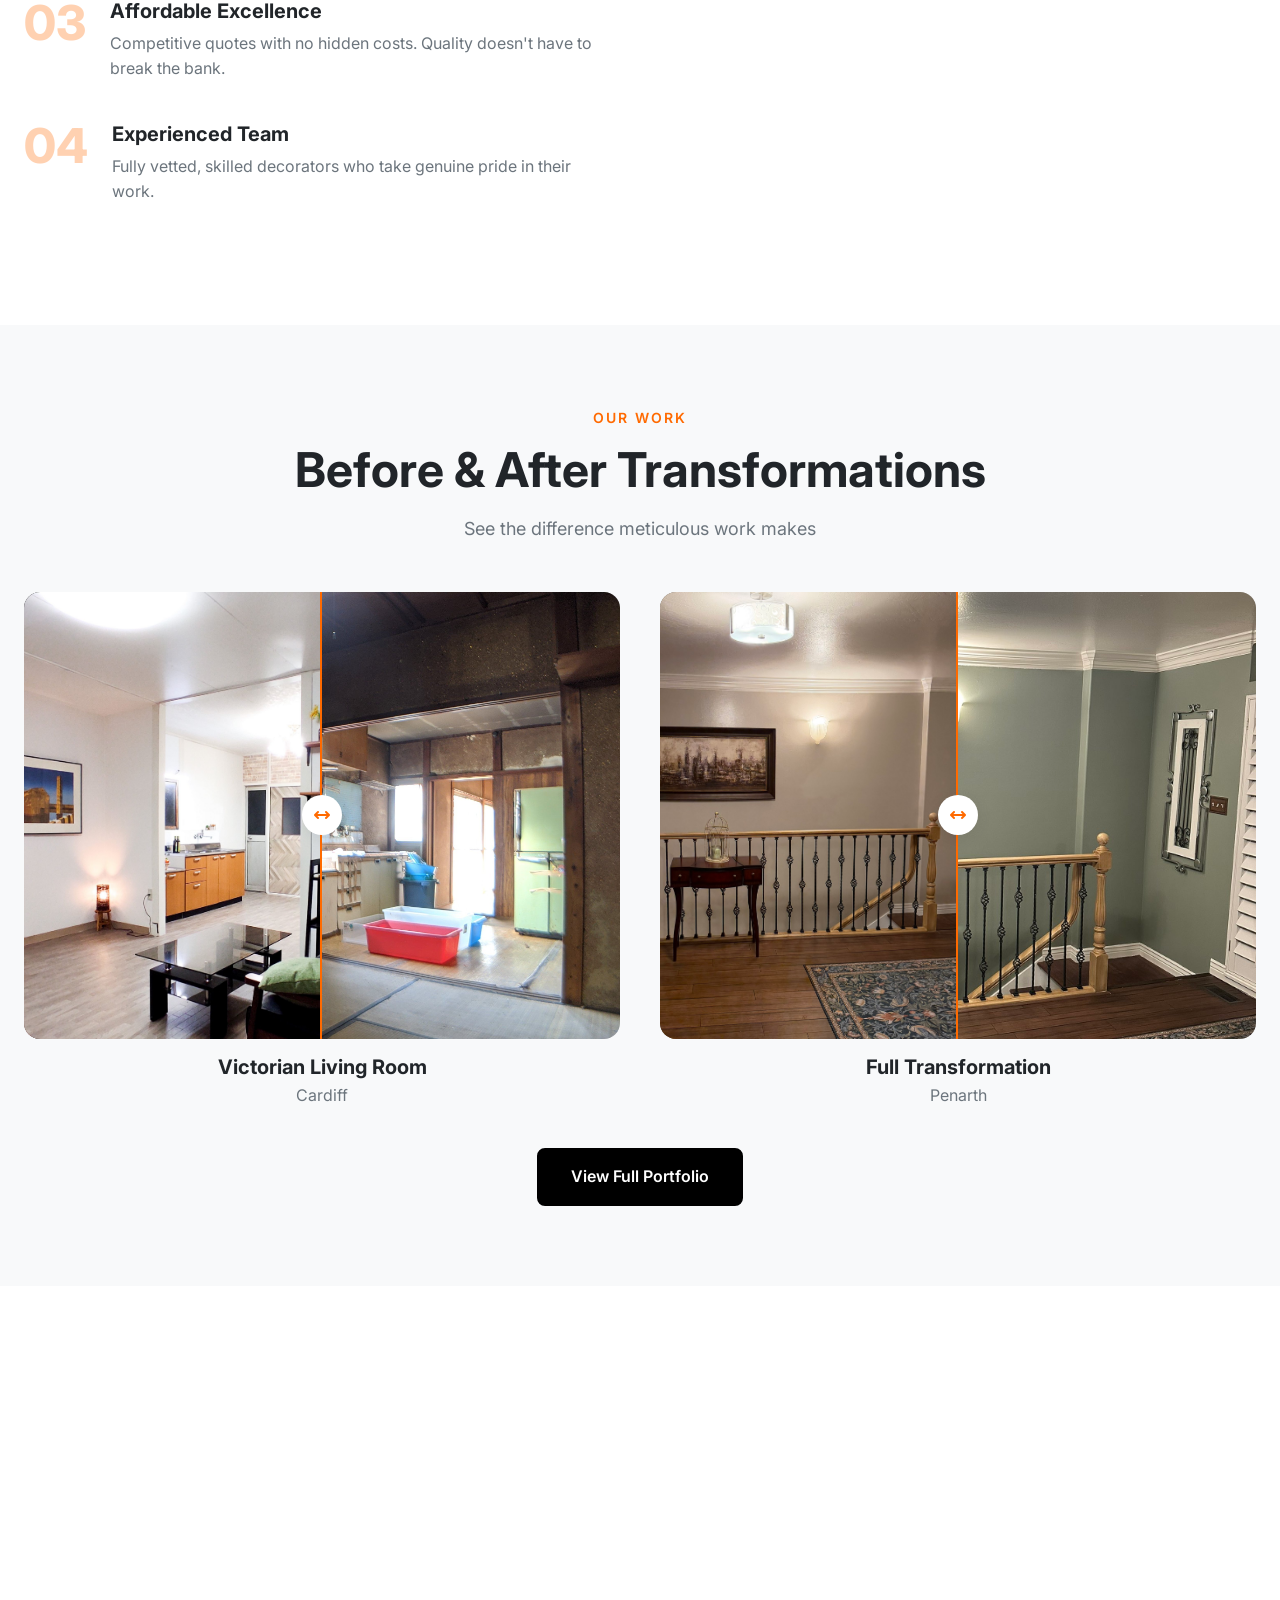
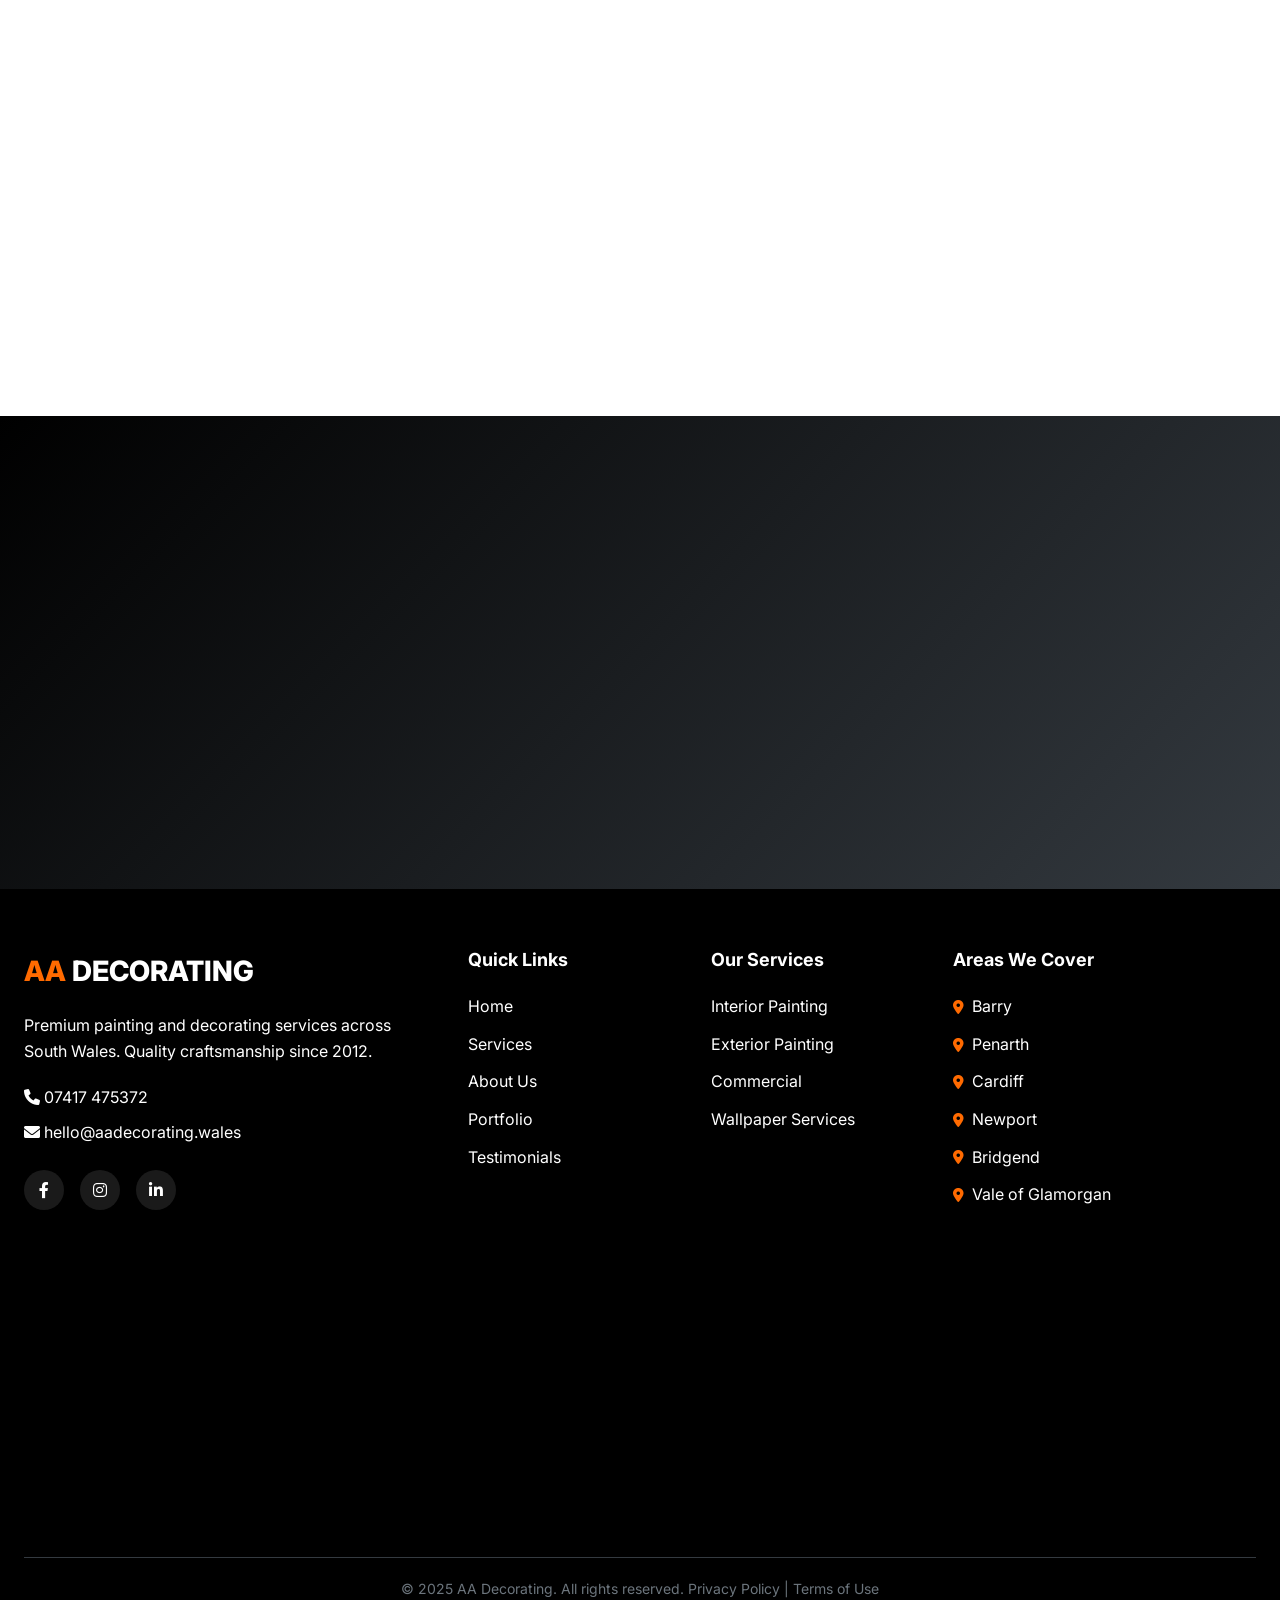
==== commit 128dae95: "Update index.html" ====
--- a/index.html
+++ b/index.html
@@ -329,7 +329,7 @@
                             </div>
                         </div>
                         <div class="ba-caption">
-                            <h4>Victorian Terrace Living Room</h4>
+                            <h4>Victorian  Living Room</h4>
                             <p>Cardiff</p>
                         </div>
                     </div>
@@ -347,7 +347,7 @@
                             </div>
                         </div>
                         <div class="ba-caption">
-                            <h4>Full Exterior Transformation</h4>
+                            <h4>Full Transformation</h4>
                             <p>Penarth</p>
                         </div>
                     </div>
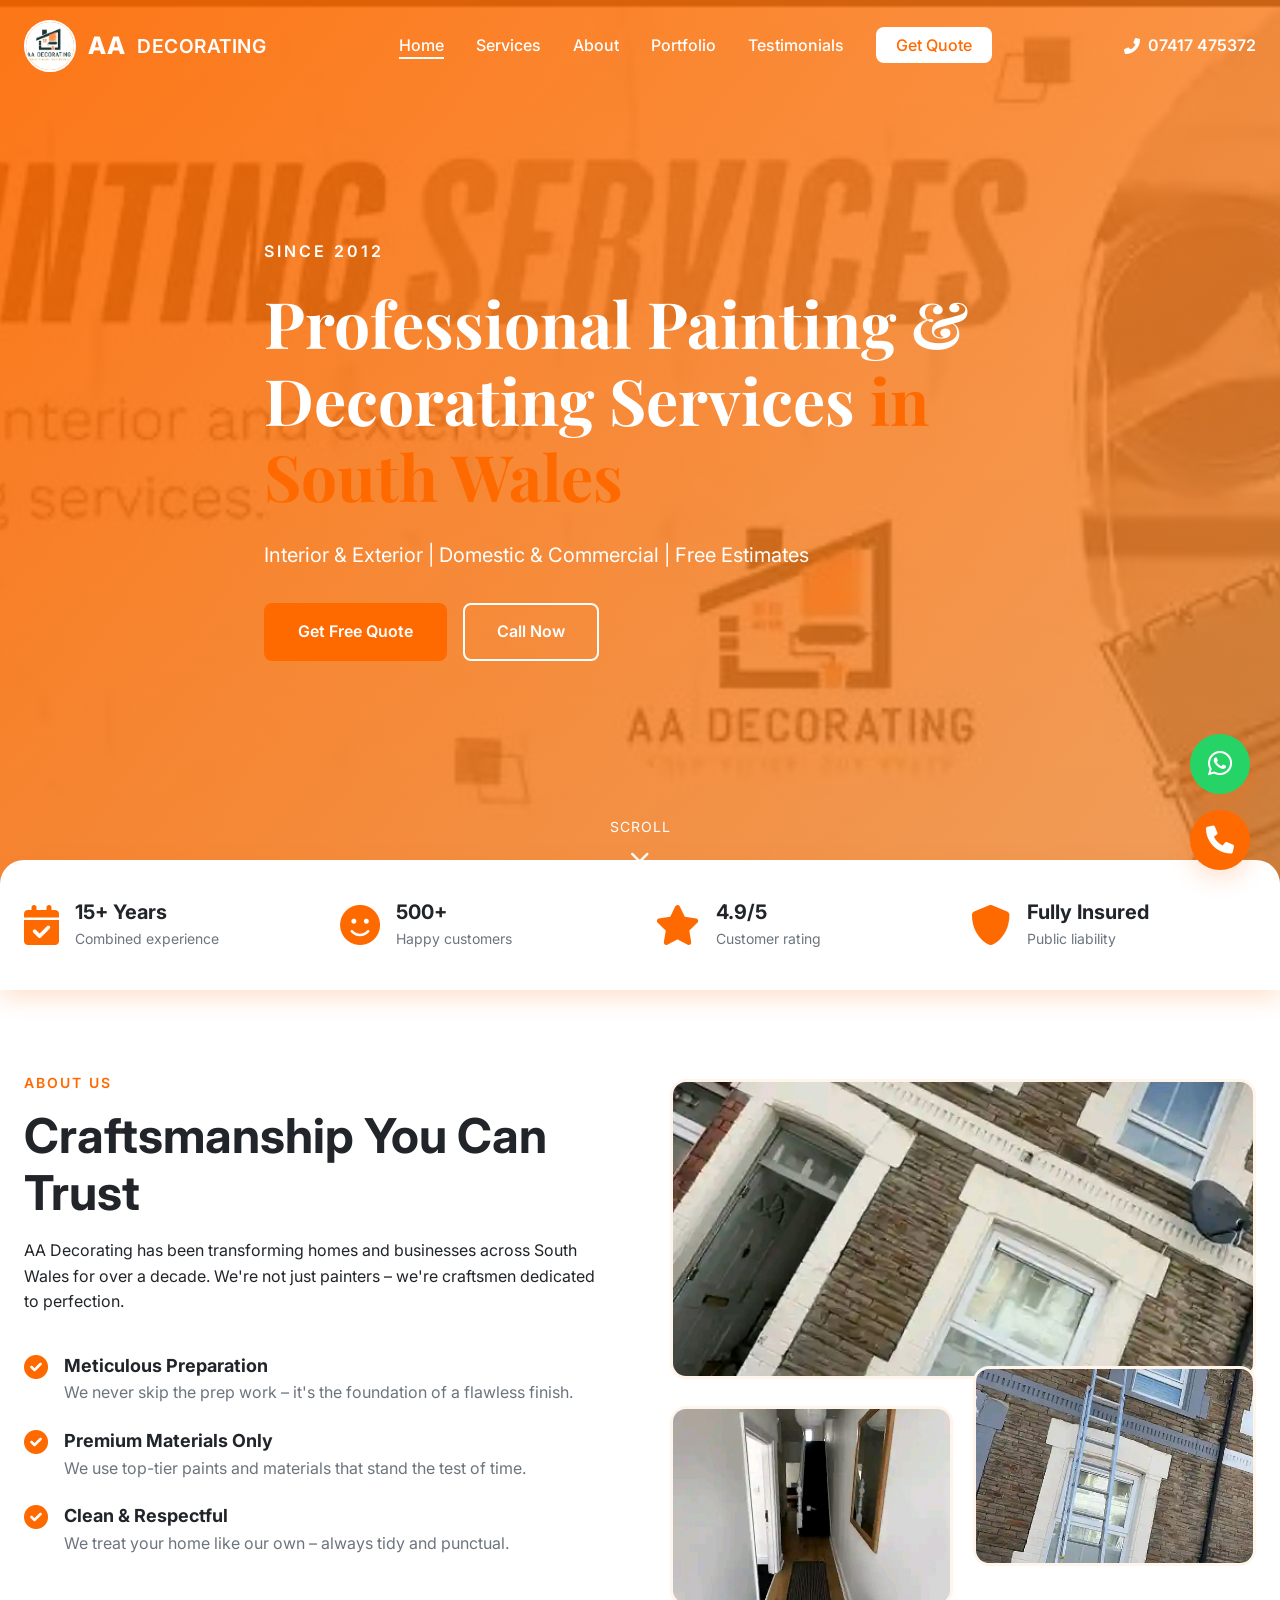
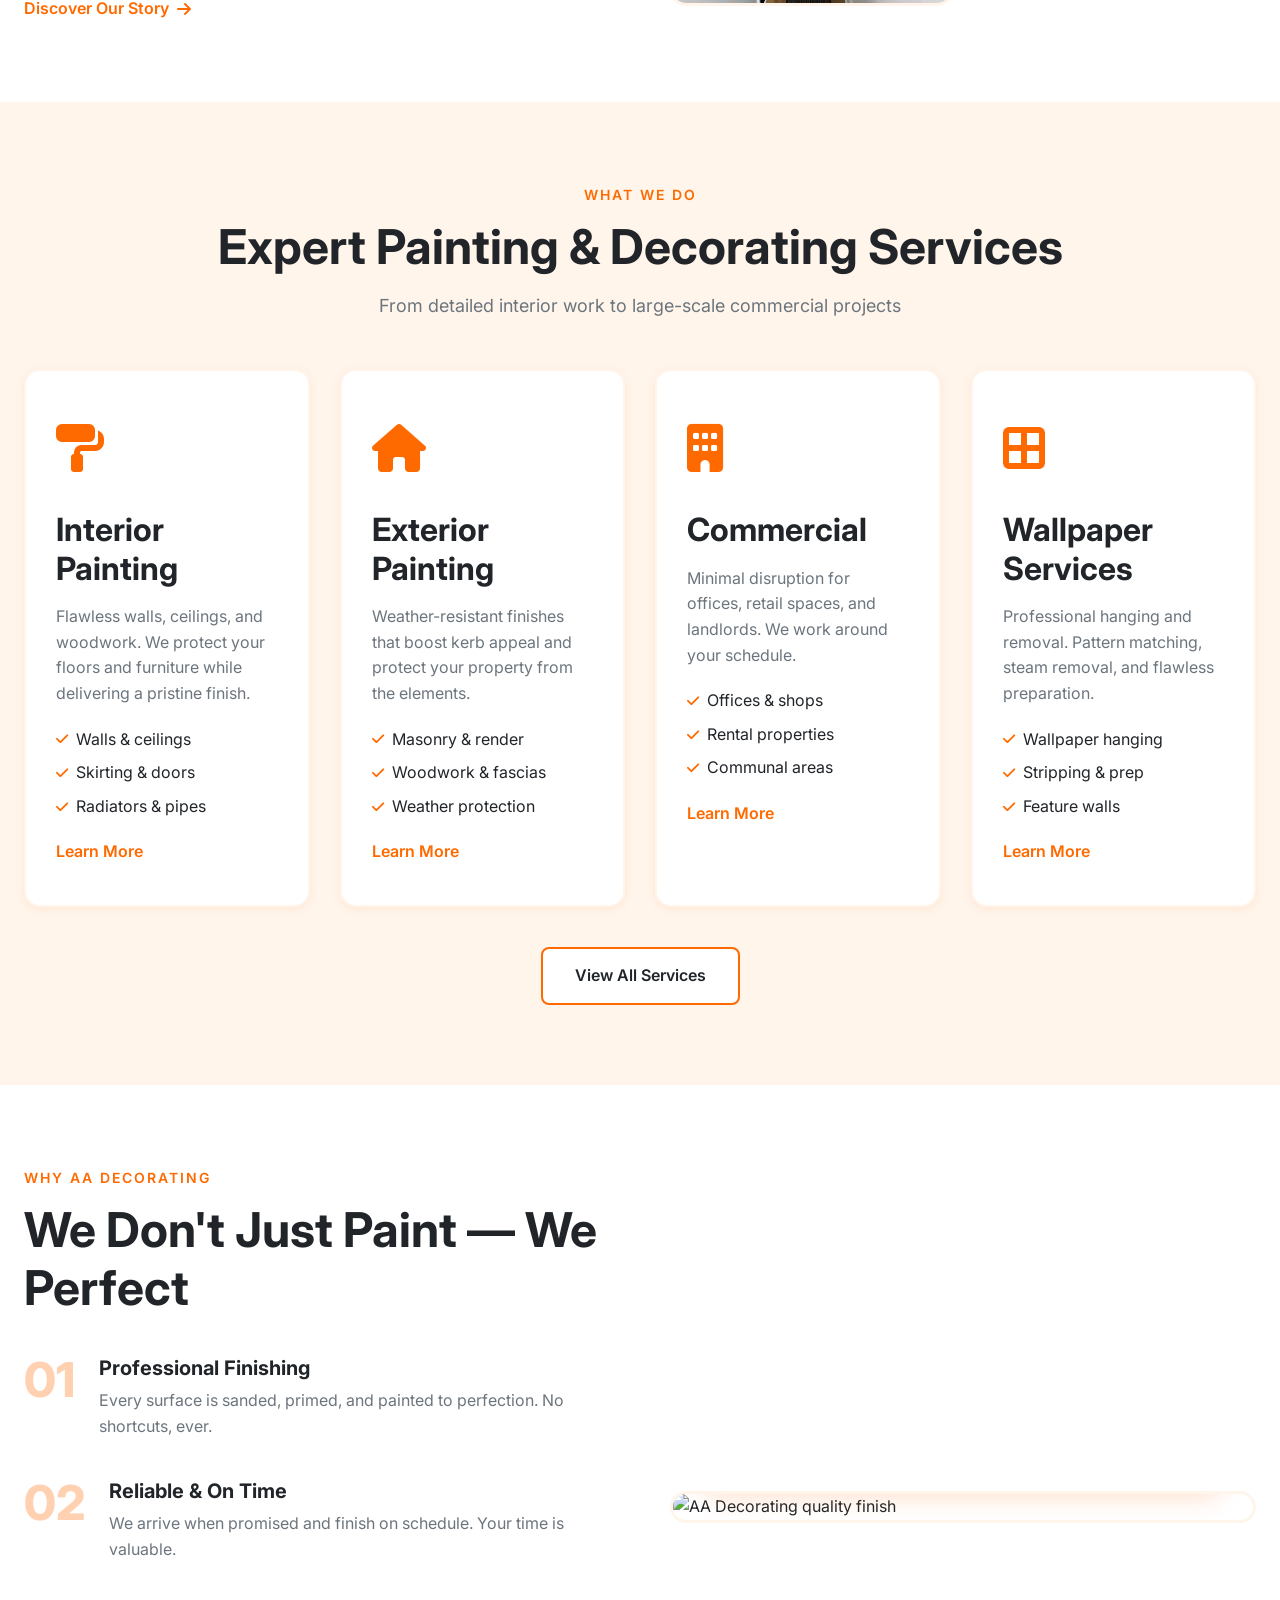
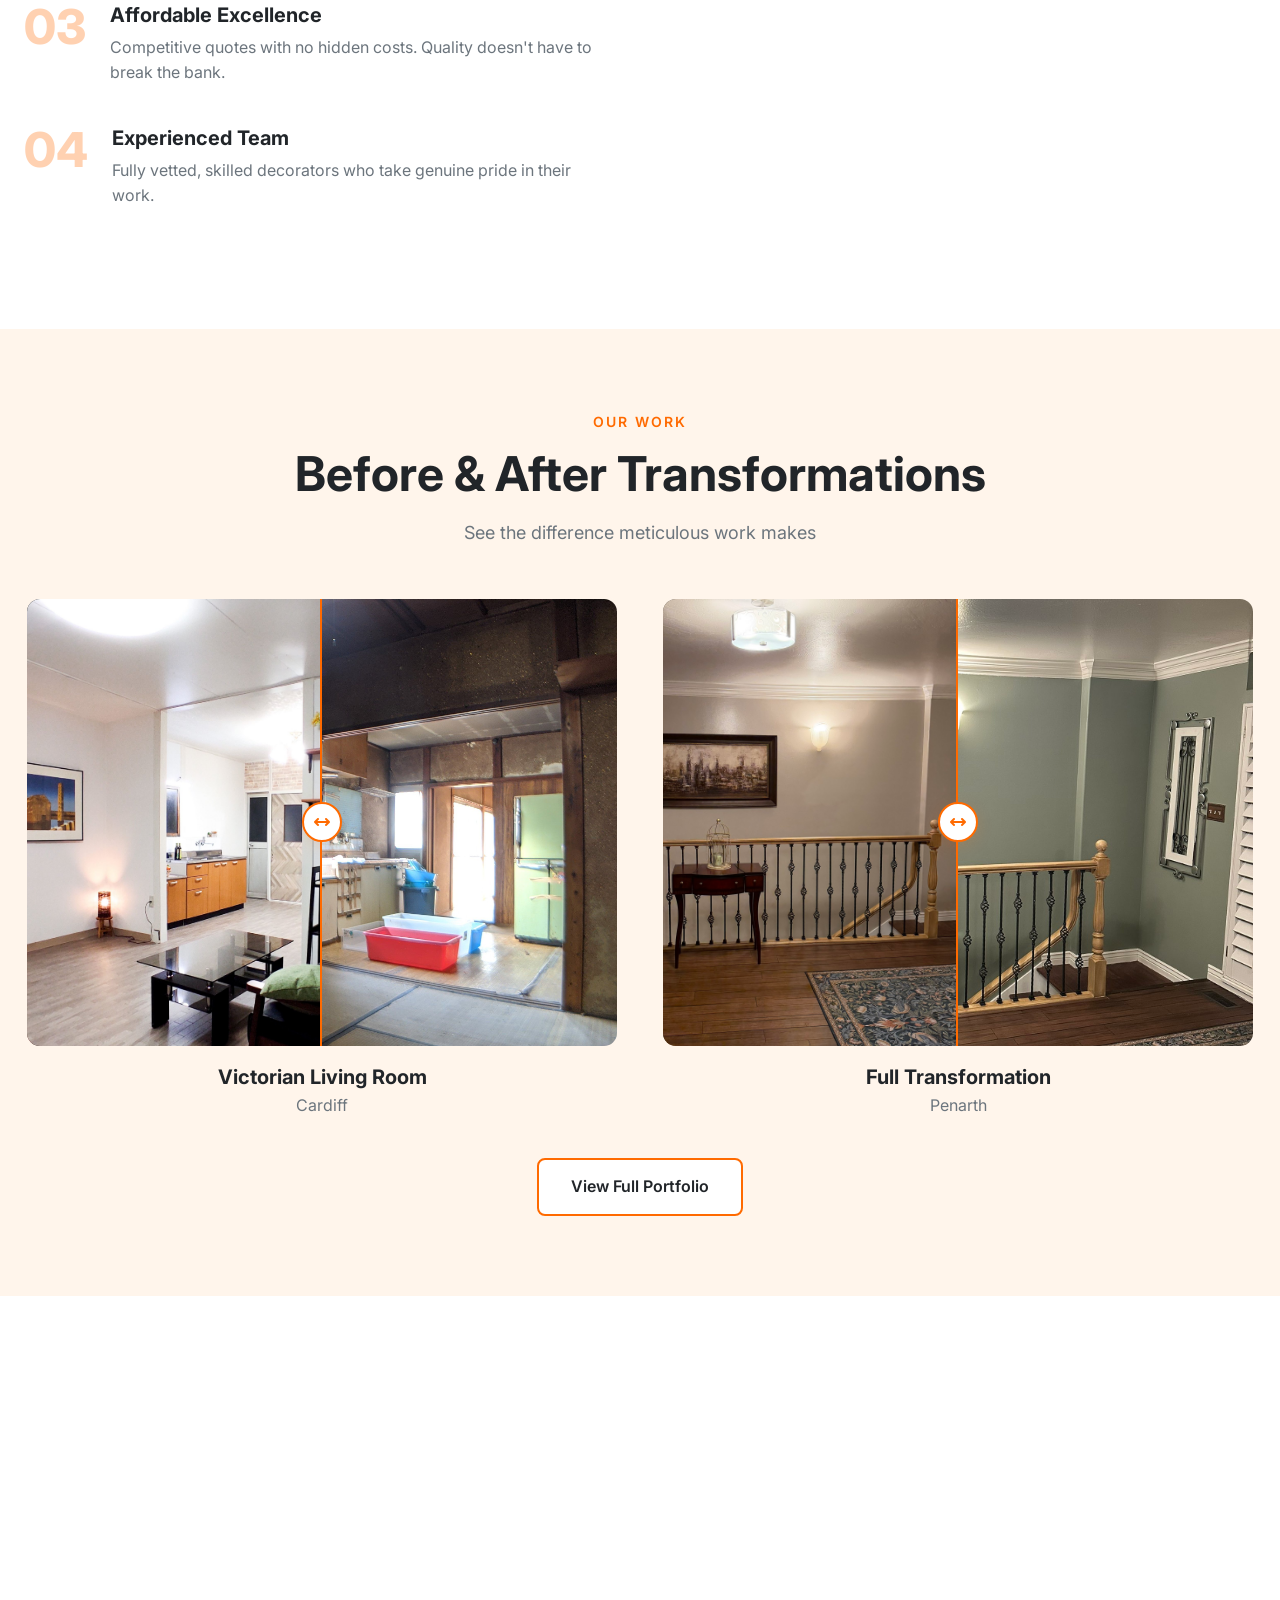
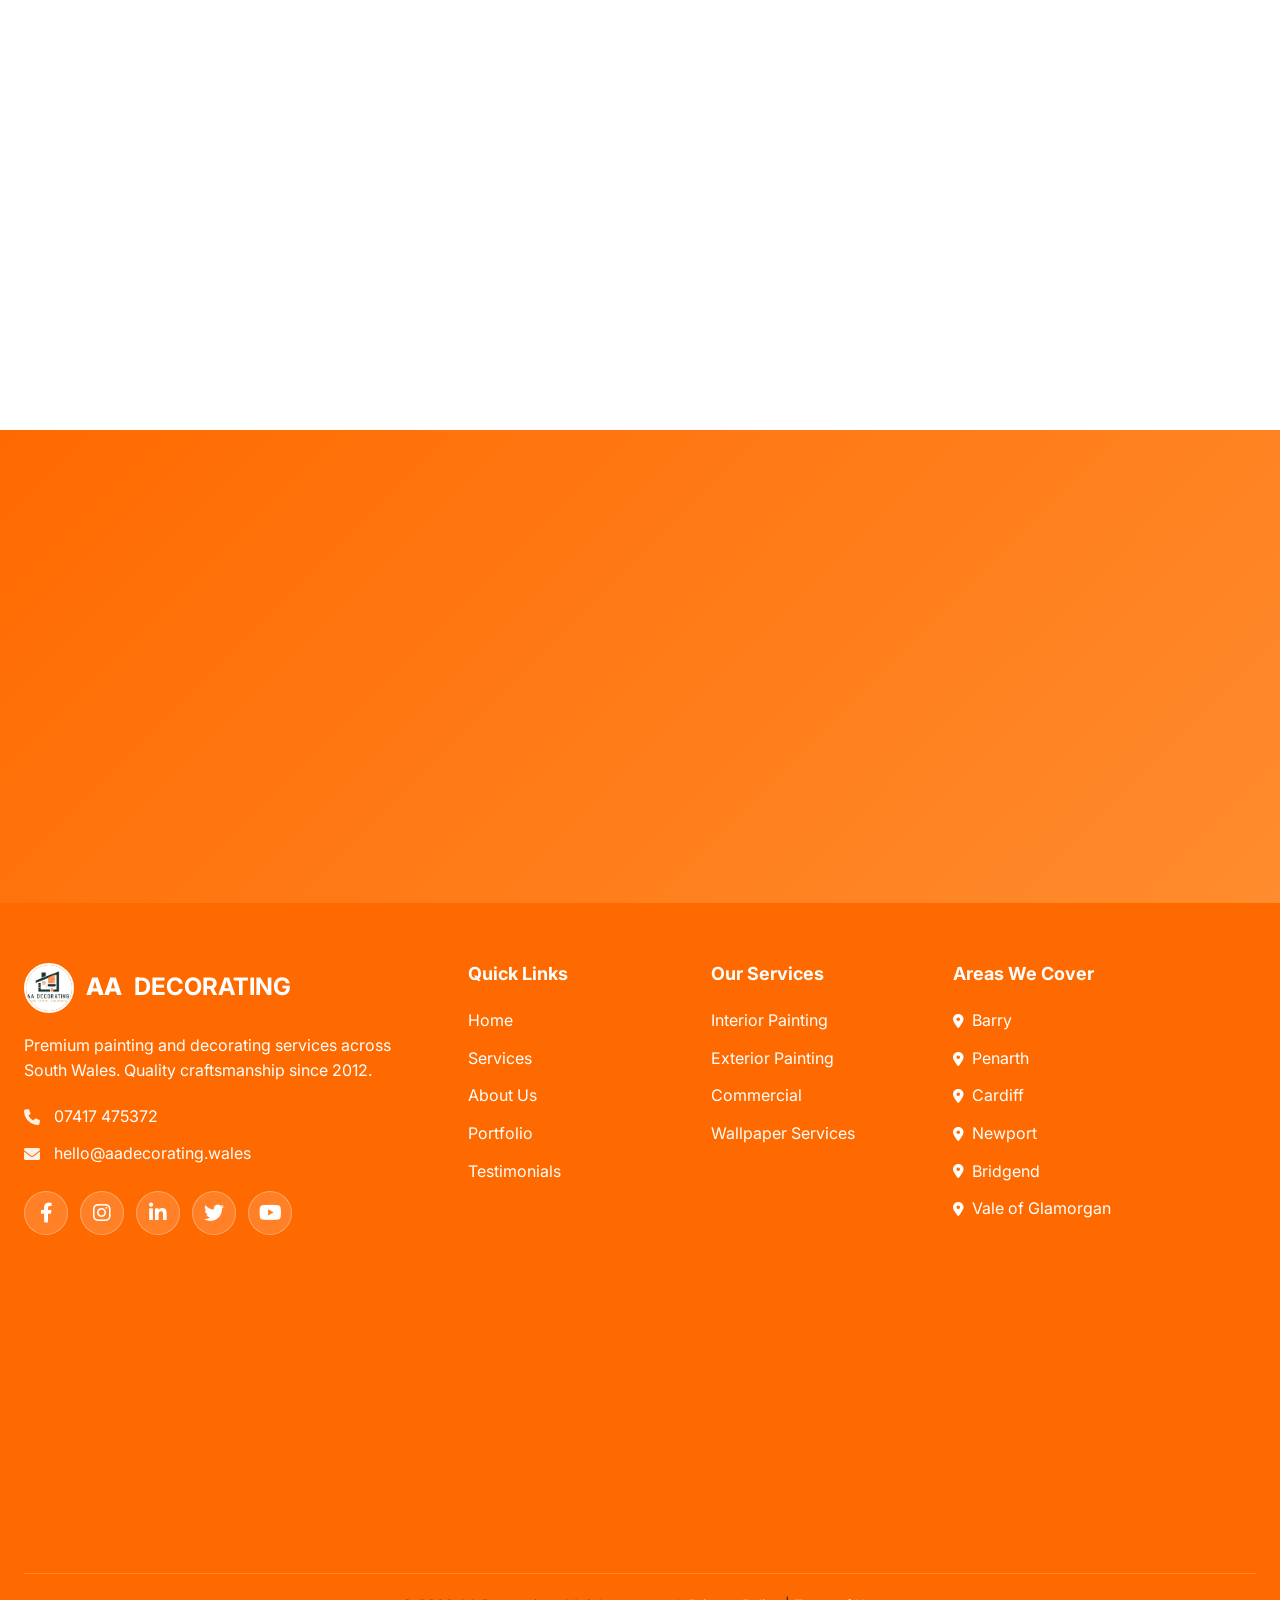
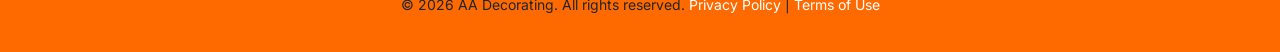
==== commit 6d197def: "Add files via upload" ====
--- a/index.html
+++ b/index.html
@@ -1,559 +1,868 @@
-<!DOCTYPE html>
+<!doctype html>
 <html lang="en">
-<head>
-    <meta charset="UTF-8">
-    <meta name="viewport" content="width=device-width, initial-scale=1.0">
-    <title>AA Decorating | Premium Painting & Decorating South Wales</title>
-    <meta name="description" content="Professional painting and decorating services in Barry, Penarth, Cardiff & Newport. Interior & exterior specialists. Free estimates and premium finishes.">
-    <meta name="keywords" content="painters Barry, decorators Cardiff, painting services Penarth, exterior painting Newport, wallpaper hanging South Wales">
-    
-    <!-- Open Graph / Social Media -->
-    <meta property="og:title" content="AA Decorating - Premium Painting & Decorating">
-    <meta property="og:description" content="Expert painters and decorators across South Wales. Free quotes, premium finishes.">
-    <meta property="og:image" content="og-image.jpg">
-    <meta property="og:url" content="https://www.aadecorating.wales">
-    
-    <!-- Favicon -->
-    <link rel="icon" type="image/png" href="favicon.png">
-    
-    <!-- Fonts & Icons -->
-    <link rel="preconnect" href="https://fonts.googleapis.com">
-    <link rel="preconnect" href="https://fonts.gstatic.com" crossorigin>
-    <link href="https://fonts.googleapis.com/css2?family=Inter:wght@300;400;500;600;700;800&family=Playfair+Display:wght@700;900&display=swap" rel="stylesheet">
-    <link rel="stylesheet" href="https://cdnjs.cloudflare.com/ajax/libs/font-awesome/6.0.0-beta3/css/all.min.css">
-    
-    <!-- Main CSS -->
-    <link rel="stylesheet" href="styles.css">
-</head>
-<body>
-    <!-- Loading Animation -->
-    <div class="loader-wrapper">
-        <div class="loader"></div>
+    <head>
+        <meta charset="UTF-8" />
+        <meta name="viewport" content="width=device-width, initial-scale=1.0" />
+        <title>AA Decorating | Premium Painting & Decorating South Wales</title>
+        <meta
+            name="description"
+            content="Professional painting and decorating services in Barry, Penarth, Cardiff & Newport. Interior & exterior specialists. Free estimates and premium finishes."
+        />
+        <meta
+            name="keywords"
+            content="painters Barry, decorators Cardiff, painting services Penarth, exterior painting Newport, wallpaper hanging South Wales"
+        />
+
+        <!-- Open Graph / Social Media -->
+        <meta
+            property="og:title"
+            content="AA Decorating - Premium Painting & Decorating"
+        />
+        <meta
+            property="og:description"
+            content="Expert painters and decorators across South Wales. Free quotes, premium finishes."
+        />
+        <meta property="og:image" content="og-image.jpg" />
+        <meta property="og:url" content="https://www.aadecorating.wales" />
+
+        <!-- Favicon -->
+        <link rel="icon" type="image/png" href="favicon.png" />
+
+        <!-- Fonts & Icons -->
+        <link rel="preconnect" href="https://fonts.googleapis.com" />
+        <link rel="preconnect" href="https://fonts.gstatic.com" crossorigin />
+        <link
+            href="https://fonts.googleapis.com/css2?family=Inter:wght@300;400;500;600;700;800&family=Playfair+Display:wght@700;900&display=swap"
+            rel="stylesheet"
+        />
+        <link
+            rel="stylesheet"
+            href="https://cdnjs.cloudflare.com/ajax/libs/font-awesome/6.0.0-beta3/css/all.min.css"
+        />
+
+        <!-- Main CSS -->
+        <link rel="stylesheet" href="styles.css" />
+    </head>
+    <body>
+        <!-- Loading Animation -->
+        <div class="loader-wrapper">
+            <div class="loader"></div>
+        </div>
+
+        <!-- Sticky Header -->
+<!-- Sticky Header -->
+<header class="site-header" id="mainHeader">
+    <div class="container header-container">
+        <div class="logo">
+            <a href="index.html">
+                <img src="logo.png" alt="AA Decorating" class="logo-img">
+                <span class="logo-accent">AA</span> <span class="logo-text">DECORATING</span>
+            </a>
+        </div>
+        
+        <nav class="main-nav" id="mainNav">
+            <ul>
+                <li><a href="index.html" class="active">Home</a></li>
+                <li><a href="services.html">Services</a></li>
+                <li><a href="about.html">About</a></li>
+                <li><a href="portfolio.html">Portfolio</a></li>
+                <li><a href="testimonials.html">Testimonials</a></li>
+                <li><a href="#quote" class="nav-cta">Get Quote</a></li>
+            </ul>
+        </nav>
+        
+        <div class="header-actions">
+            <a href="tel:+447417475372" class="header-phone">
+                <i class="fas fa-phone-alt"></i> <span>07417 475372</span>
+            </a>
+            <button class="mobile-toggle" id="mobileToggle">
+                <span></span><span></span><span></span>
+            </button>
+        </div>
     </div>
-
-    <!-- Sticky Header -->
-    <header class="site-header" id="mainHeader">
-        <div class="container header-container">
-            <div class="logo">
-                <a href="index.html">
-                    <span class="logo-accent">AA</span> <span class="logo-text">DECORATING</span>
-                </a>
+</header>
+
+        <main>
+            <!-- Hero Section -->
+            <section class="hero">
+                <div class="hero-slider">
+                    <div
+                        class="hero-slide active"
+                        style="background-image: url(&quot;hero-1.jpg&quot;)"
+                    >
+                        <div class="hero-overlay"></div>
+                        <div class="container hero-content">
+                            <span class="hero-tag" data-aos="fade-up"
+                                >Since 2012</span
+                            >
+                            <h1
+                                class="hero-title"
+                                data-aos="fade-up"
+                                data-aos-delay="100"
+                            >
+                                Professional Painting & Decorating Services
+                                <span class="text-accent">in South Wales</span>
+                            </h1>
+                            <p
+                                class="hero-subtitle"
+                                data-aos="fade-up"
+                                data-aos-delay="200"
+                            >
+                                Interior & Exterior | Domestic & Commercial |
+                                Free Estimates
+                            </p>
+                            <div
+                                class="hero-buttons"
+                                data-aos="fade-up"
+                                data-aos-delay="300"
+                            >
+                                <a href="#quote" class="btn btn-primary"
+                                    >Get Free Quote</a
+                                >
+                                <a
+                                    href="tel:+447417475372"
+                                    class="btn btn-outline-light"
+                                    >Call Now</a
+                                >
+                            </div>
+                        </div>
+                    </div>
+                </div>
+                <div class="hero-scroll-indicator">
+                    <span>Scroll</span>
+                    <i class="fas fa-chevron-down"></i>
+                </div>
+            </section>
+
+            <!-- Trust Badges -->
+            <section class="trust-badges">
+                <div class="container">
+                    <div class="badges-grid">
+                        <div class="badge-item" data-aos="fade-up">
+                            <i class="fas fa-calendar-check"></i>
+                            <div>
+                                <h4>15+ Years</h4>
+                                <p>Combined experience</p>
+                            </div>
+                        </div>
+                        <div
+                            class="badge-item"
+                            data-aos="fade-up"
+                            data-aos-delay="100"
+                        >
+                            <i class="fas fa-smile"></i>
+                            <div>
+                                <h4>500+</h4>
+                                <p>Happy customers</p>
+                            </div>
+                        </div>
+                        <div
+                            class="badge-item"
+                            data-aos="fade-up"
+                            data-aos-delay="200"
+                        >
+                            <i class="fas fa-star"></i>
+                            <div>
+                                <h4>4.9/5</h4>
+                                <p>Customer rating</p>
+                            </div>
+                        </div>
+                        <div
+                            class="badge-item"
+                            data-aos="fade-up"
+                            data-aos-delay="300"
+                        >
+                            <i class="fas fa-shield-alt"></i>
+                            <div>
+                                <h4>Fully Insured</h4>
+                                <p>Public liability</p>
+                            </div>
+                        </div>
+                    </div>
+                </div>
+            </section>
+
+            <!-- About Preview -->
+            <section class="about-preview section-padding">
+                <div class="container">
+                    <div class="about-grid">
+                        <div class="about-content" data-aos="fade-right">
+                            <span class="section-tag">About Us</span>
+                            <h2 class="section-title">
+                                Craftsmanship You Can Trust
+                            </h2>
+                            <p class="section-lead">
+                                AA Decorating has been transforming homes and
+                                businesses across South Wales for over a decade.
+                                We're not just painters – we're craftsmen
+                                dedicated to perfection.
+                            </p>
+
+                            <div class="about-features">
+                                <div class="about-feature">
+                                    <i class="fas fa-check-circle"></i>
+                                    <div>
+                                        <h4>Meticulous Preparation</h4>
+                                        <p>
+                                            We never skip the prep work – it's
+                                            the foundation of a flawless finish.
+                                        </p>
+                                    </div>
+                                </div>
+                                <div class="about-feature">
+                                    <i class="fas fa-check-circle"></i>
+                                    <div>
+                                        <h4>Premium Materials Only</h4>
+                                        <p>
+                                            We use top-tier paints and materials
+                                            that stand the test of time.
+                                        </p>
+                                    </div>
+                                </div>
+                                <div class="about-feature">
+                                    <i class="fas fa-check-circle"></i>
+                                    <div>
+                                        <h4>Clean & Respectful</h4>
+                                        <p>
+                                            We treat your home like our own –
+                                            always tidy and punctual.
+                                        </p>
+                                    </div>
+                                </div>
+                            </div>
+
+                            <a href="about.html" class="btn-link"
+                                >Discover Our Story
+                                <i class="fas fa-arrow-right"></i
+                            ></a>
+                        </div>
+
+                        <div class="about-image-grid" data-aos="fade-left">
+                            <div class="image-main">
+                                <img
+                                    src="about-1.jpg"
+                                    data-src="about-1.jpg"
+                                    alt="AA Decorating team at work"
+                                    class="lazy-image"
+                                />
+                            </div>
+                            <div class="image-secondary">
+                                <img
+                                    src="about-2.jpg"
+                                    data-src="about-2.jpg"
+                                    alt="Professional painting finish"
+                                    class="lazy-image"
+                                />
+                            </div>
+                            <div class="image-accent">
+                                <img
+                                    src="about-3.jpg"
+                                    data-src="about-3.jpg"
+                                    alt="Before and after transformation"
+                                    class="lazy-image"
+                                />
+                            </div>
+                        </div>
+                    </div>
+                </div>
+            </section>
+
+            <!-- Services Preview -->
+            <section class="services-preview section-padding bg-light">
+                <div class="container">
+                    <div class="section-header text-center" data-aos="fade-up">
+                        <span class="section-tag">What We Do</span>
+                        <h2 class="section-title">
+                            Expert Painting & Decorating Services
+                        </h2>
+                        <p class="section-subtitle">
+                            From detailed interior work to large-scale
+                            commercial projects
+                        </p>
+                    </div>
+
+                    <div class="services-grid">
+                        <div class="service-card" data-aos="fade-up">
+                            <div class="service-icon">
+                                <i class="fas fa-paint-roller"></i>
+                            </div>
+                            <h3>Interior Painting</h3>
+                            <p>
+                                Flawless walls, ceilings, and woodwork. We
+                                protect your floors and furniture while
+                                delivering a pristine finish.
+                            </p>
+                            <ul class="service-features">
+                                <li>
+                                    <i class="fas fa-check"></i> Walls &
+                                    ceilings
+                                </li>
+                                <li>
+                                    <i class="fas fa-check"></i> Skirting &
+                                    doors
+                                </li>
+                                <li>
+                                    <i class="fas fa-check"></i> Radiators &
+                                    pipes
+                                </li>
+                            </ul>
+                            <a href="services.html#interior" class="btn-link"
+                                >Learn More</a
+                            >
+                        </div>
+
+                        <div
+                            class="service-card"
+                            data-aos="fade-up"
+                            data-aos-delay="100"
+                        >
+                            <div class="service-icon">
+                                <i class="fas fa-home"></i>
+                            </div>
+                            <h3>Exterior Painting</h3>
+                            <p>
+                                Weather-resistant finishes that boost kerb
+                                appeal and protect your property from the
+                                elements.
+                            </p>
+                            <ul class="service-features">
+                                <li>
+                                    <i class="fas fa-check"></i> Masonry &
+                                    render
+                                </li>
+                                <li>
+                                    <i class="fas fa-check"></i> Woodwork &
+                                    fascias
+                                </li>
+                                <li>
+                                    <i class="fas fa-check"></i> Weather
+                                    protection
+                                </li>
+                            </ul>
+                            <a href="services.html#exterior" class="btn-link"
+                                >Learn More</a
+                            >
+                        </div>
+
+                        <div
+                            class="service-card"
+                            data-aos="fade-up"
+                            data-aos-delay="200"
+                        >
+                            <div class="service-icon">
+                                <i class="fas fa-building"></i>
+                            </div>
+                            <h3>Commercial</h3>
+                            <p>
+                                Minimal disruption for offices, retail spaces,
+                                and landlords. We work around your schedule.
+                            </p>
+                            <ul class="service-features">
+                                <li>
+                                    <i class="fas fa-check"></i> Offices & shops
+                                </li>
+                                <li>
+                                    <i class="fas fa-check"></i> Rental
+                                    properties
+                                </li>
+                                <li>
+                                    <i class="fas fa-check"></i> Communal areas
+                                </li>
+                            </ul>
+                            <a href="services.html#commercial" class="btn-link"
+                                >Learn More</a
+                            >
+                        </div>
+
+                        <div
+                            class="service-card"
+                            data-aos="fade-up"
+                            data-aos-delay="300"
+                        >
+                            <div class="service-icon">
+                                <i class="fas fa-border-all"></i>
+                            </div>
+                            <h3>Wallpaper Services</h3>
+                            <p>
+                                Professional hanging and removal. Pattern
+                                matching, steam removal, and flawless
+                                preparation.
+                            </p>
+                            <ul class="service-features">
+                                <li>
+                                    <i class="fas fa-check"></i> Wallpaper
+                                    hanging
+                                </li>
+                                <li>
+                                    <i class="fas fa-check"></i> Stripping &
+                                    prep
+                                </li>
+                                <li>
+                                    <i class="fas fa-check"></i> Feature walls
+                                </li>
+                            </ul>
+                            <a href="services.html#wallpaper" class="btn-link"
+                                >Learn More</a
+                            >
+                        </div>
+                    </div>
+
+                    <div class="text-center" data-aos="fade-up">
+                        <a href="services.html" class="btn btn-secondary"
+                            >View All Services</a
+                        >
+                    </div>
+                </div>
+            </section>
+
+            <!-- Why Choose Us -->
+            <section class="why-choose section-padding">
+                <div class="container">
+                    <div class="why-choose-grid">
+                        <div class="why-choose-content" data-aos="fade-right">
+                            <span class="section-tag">Why AA Decorating</span>
+                            <h2 class="section-title">
+                                We Don't Just Paint — We Perfect
+                            </h2>
+
+                            <div class="values-list">
+                                <div class="value-item">
+                                    <div class="value-number">01</div>
+                                    <div class="value-text">
+                                        <h4>Professional Finishing</h4>
+                                        <p>
+                                            Every surface is sanded, primed, and
+                                            painted to perfection. No shortcuts,
+                                            ever.
+                                        </p>
+                                    </div>
+                                </div>
+
+                                <div class="value-item">
+                                    <div class="value-number">02</div>
+                                    <div class="value-text">
+                                        <h4>Reliable & On Time</h4>
+                                        <p>
+                                            We arrive when promised and finish
+                                            on schedule. Your time is valuable.
+                                        </p>
+                                    </div>
+                                </div>
+
+                                <div class="value-item">
+                                    <div class="value-number">03</div>
+                                    <div class="value-text">
+                                        <h4>Affordable Excellence</h4>
+                                        <p>
+                                            Competitive quotes with no hidden
+                                            costs. Quality doesn't have to break
+                                            the bank.
+                                        </p>
+                                    </div>
+                                </div>
+
+                                <div class="value-item">
+                                    <div class="value-number">04</div>
+                                    <div class="value-text">
+                                        <h4>Experienced Team</h4>
+                                        <p>
+                                            Fully vetted, skilled decorators who
+                                            take genuine pride in their work.
+                                        </p>
+                                    </div>
+                                </div>
+                            </div>
+                        </div>
+
+                        <div class="why-choose-visual" data-aos="fade-left">
+                            <div class="visual-card">
+                                <img
+                                    src="why-us.jpg"
+                                    data-src="why-us.jpg"
+                                    alt="AA Decorating quality finish"
+                                    class="lazy-image"
+                                />
+                                <div class="visual-quote">
+                                    <i class="fas fa-quote-right"></i>
+                                    <p>
+                                        "The attention to detail was
+                                        exceptional. They transformed our home."
+                                    </p>
+                                    <span>— Sarah, Cardiff</span>
+                                </div>
+                            </div>
+                        </div>
+                    </div>
+                </div>
+            </section>
+
+            <!-- Portfolio Preview with Before/After Sliders -->
+            <section class="portfolio-preview section-padding bg-light">
+                <div class="container">
+                    <div class="section-header text-center" data-aos="fade-up">
+                        <span class="section-tag">Our Work</span>
+                        <h2 class="section-title">
+                            Before & After Transformations
+                        </h2>
+                        <p class="section-subtitle">
+                            See the difference meticulous work makes
+                        </p>
+                    </div>
+
+                    <div class="ba-grid">
+                        <div class="ba-card" data-aos="fade-up">
+                            <div class="comparison-slider" data-start="50">
+                                <div class="comparison-before">
+                                    <img
+                                        src="ba-living-before.jpg"
+                                        data-src="ba-living-before.jpg"
+                                        alt="Living room before"
+                                        class="lazy-image"
+                                    />
+                                </div>
+                                <div class="comparison-after">
+                                    <img
+                                        src="ba-living-after.jpg"
+                                        data-src="ba-living-after.jpg"
+                                        alt="Living room after"
+                                        class="lazy-image"
+                                    />
+                                </div>
+                                <div class="comparison-handle">
+                                    <i class="fas fa-arrows-left-right"></i>
+                                </div>
+                            </div>
+                            <div class="ba-caption">
+                                <h4>Victorian Living Room</h4>
+                                <p>Cardiff</p>
+                            </div>
+                        </div>
+
+                        <div
+                            class="ba-card"
+                            data-aos="fade-up"
+                            data-aos-delay="100"
+                        >
+                            <div class="comparison-slider" data-start="50">
+                                <div class="comparison-before">
+                                    <img
+                                        src="ba-exterior-before.jpg"
+                                        data-src="ba-exterior-before.jpg"
+                                        alt="Exterior before"
+                                        class="lazy-image"
+                                    />
+                                </div>
+                                <div class="comparison-after">
+                                    <img
+                                        src="ba-exterior-after.jpg"
+                                        data-src="ba-exterior-after.jpg"
+                                        alt="Exterior after"
+                                        class="lazy-image"
+                                    />
+                                </div>
+                                <div class="comparison-handle">
+                                    <i class="fas fa-arrows-left-right"></i>
+                                </div>
+                            </div>
+                            <div class="ba-caption">
+                                <h4>Full Transformation</h4>
+                                <p>Penarth</p>
+                            </div>
+                        </div>
+                    </div>
+
+                    <div class="text-center" data-aos="fade-up">
+                        <a href="portfolio.html" class="btn btn-secondary"
+                            >View Full Portfolio</a
+                        >
+                    </div>
+                </div>
+            </section>
+
+            <!-- Testimonials Preview -->
+            <section class="testimonials-preview section-padding">
+                <div class="container">
+                    <div class="section-header text-center" data-aos="fade-up">
+                        <span class="section-tag">Testimonials</span>
+                        <h2 class="section-title">What Our Clients Say</h2>
+                        <p class="section-subtitle">
+                            Trusted by homeowners and businesses across South
+                            Wales
+                        </p>
+                    </div>
+
+                    <div class="testimonials-grid">
+                        <div class="testimonial-card" data-aos="fade-up">
+                            <div class="testimonial-rating">
+                                <i class="fas fa-star"></i
+                                ><i class="fas fa-star"></i
+                                ><i class="fas fa-star"></i
+                                ><i class="fas fa-star"></i
+                                ><i class="fas fa-star"></i>
+                            </div>
+                            <p class="testimonial-text">
+                                "Absolutely fantastic job on our living room.
+                                The team was punctual, professional, and left
+                                everything spotless. The finish is flawless – we
+                                couldn't be happier."
+                            </p>
+                            <div class="testimonial-author">
+                                <img
+                                    src="client-1.jpeg"
+                                    data-src="client-1.jpeg"
+                                    alt="Sarah J."
+                                    class="lazy-image"
+                                />
+                                <div>
+                                    <h4>Sarah Jenkins</h4>
+                                    <span>Penarth</span>
+                                </div>
+                            </div>
+                        </div>
+
+                        <div
+                            class="testimonial-card"
+                            data-aos="fade-up"
+                            data-aos-delay="100"
+                        >
+                            <div class="testimonial-rating">
+                                <i class="fas fa-star"></i
+                                ><i class="fas fa-star"></i
+                                ><i class="fas fa-star"></i
+                                ><i class="fas fa-star"></i
+                                ><i class="fas fa-star"></i>
+                            </div>
+                            <p class="testimonial-text">
+                                "We hired AA Decorating to paint our entire
+                                office building. They worked efficiently with
+                                minimal disruption to our business. The quality
+                                is outstanding and the price was very fair."
+                            </p>
+                            <div class="testimonial-author">
+                                <img
+                                    src="client-2.jpeg"
+                                    data-src="client-2.jpeg"
+                                    alt="David W."
+                                    class="lazy-image"
+                                />
+                                <div>
+                                    <h4>David Williams</h4>
+                            <!-- Footer -->
+        <span>Cardiff Business Centre</span>
+                                </div>
+                            </div>
+                        </div>
+
+                        <div
+                            class="testimonial-card"
+                            data-aos="fade-up"
+                            data-aos-delay="200"
+                        >
+                            <div class="testimonial-rating">
+                                <i class="fas fa-star"></i
+                                ><i class="fas fa-star"></i
+                                ><i class="fas fa-star"></i
+                                ><i class="fas fa-star"></i
+                                ><i class="fas fa-star"></i>
+                            </div>
+                            <p class="testimonial-text">
+                                "Had them remove old wallpaper and paint the
+                                whole house. The difference is night and day.
+                                Professional, tidy, and great communication
+                                throughout. Will definitely use again."
+                            </p>
+                            <div class="testimonial-author">
+                                <img
+                                    src="client-3.jpeg"
+                                    data-src="client-3.jpeg"
+                                    alt="Tomos R."
+                                    class="lazy-image"
+                                />
+                                <div>
+                                    <h4>Tomos Roberts</h4>
+                                    <span>Barry</span>
+                                </div>
+                            </div>
+                        </div>
+                    </div>
+
+                    <div class="text-center" data-aos="fade-up">
+                        <a href="testimonials.html" class="btn-link"
+                            >Read All Reviews <i class="fas fa-arrow-right"></i
+                        ></a>
+                    </div>
+                </div>
+            </section>
+
+            <!-- CTA Banner -->
+            <section class="cta-banner">
+                <div class="container">
+                    <div class="cta-content" data-aos="zoom-in">
+                        <h2 class="cta-title">
+                            Ready to Transform Your Property?
+                        </h2>
+                        <p class="cta-text">
+                            Get a free, no-obligation quote from South Wales's
+                            trusted painting experts
+                        </p>
+                        <a href="#quote" class="btn btn-primary btn-large"
+                            >Get Your Free Quote Today</a
+                        >
+                    </div>
+                </div>
+            </section>
+        </main>
+
+        <!-- Footer -->
+<footer class="site-footer">
+    <div class="container">
+        <div class="footer-grid">
+            <div class="footer-info">
+                <div class="footer-logo">
+                    <img src="logo.png" alt="AA Decorating" class="footer-logo-img">
+                    <span class="logo-accent">AA</span> DECORATING
+                </div>
+                <p>Premium painting and decorating services across South Wales. Quality craftsmanship since 2012.</p>
+                <div class="footer-contact">
+                    <p><i class="fas fa-phone"></i> <a href="tel:+447417475372">07417 475372</a></p>
+                    <p><i class="fas fa-envelope"></i> <a href="mailto:hello@aadecorating.wales">hello@aadecorating.wales</a></p>
+                </div>
+                <div class="footer-social">
+                    <a href="https://facebook.com" target="_blank" aria-label="Facebook"><i class="fab fa-facebook-f"></i></a>
+                    <a href="https://instagram.com" target="_blank" aria-label="Instagram"><i class="fab fa-instagram"></i></a>
+                    <a href="https://linkedin.com" target="_blank" aria-label="LinkedIn"><i class="fab fa-linkedin-in"></i></a>
+                    <a href="https://twitter.com" target="_blank" aria-label="Twitter"><i class="fab fa-twitter"></i></a>
+                    <a href="https://youtube.com" target="_blank" aria-label="YouTube"><i class="fab fa-youtube"></i></a>
+                </div>
             </div>
             
-            <nav class="main-nav" id="mainNav">
+            <div class="footer-links">
+                <h4>Quick Links</h4>
                 <ul>
-                    <li><a href="index.html" class="active">Home</a></li>
+                    <li><a href="index.html">Home</a></li>
                     <li><a href="services.html">Services</a></li>
-                    <li><a href="about.html">About</a></li>
+                    <li><a href="about.html">About Us</a></li>
                     <li><a href="portfolio.html">Portfolio</a></li>
                     <li><a href="testimonials.html">Testimonials</a></li>
-                    <li><a href="#quote" class="nav-cta">Get Quote</a></li>
                 </ul>
-            </nav>
+            </div>
             
-            <div class="header-actions">
-                <a href="tel:+447417475372" class="header-phone">
-                    <i class="fas fa-phone-alt"></i> <span>07417 475372</span>
-                </a>
-                <button class="mobile-toggle" id="mobileToggle">
-                    <span></span><span></span><span></span>
-                </button>
+            <div class="footer-links">
+                <h4>Our Services</h4>
+                <ul>
+                    <li><a href="services.html#interior">Interior Painting</a></li>
+                    <li><a href="services.html#exterior">Exterior Painting</a></li>
+                    <li><a href="services.html#commercial">Commercial</a></li>
+                    <li><a href="services.html#wallpaper">Wallpaper Services</a></li>
+                </ul>
+            </div>
+            
+            <div class="footer-areas">
+                <h4>Areas We Cover</h4>
+                <ul class="areas-list">
+                    <li><i class="fas fa-map-marker-alt"></i> Barry</li>
+                    <li><i class="fas fa-map-marker-alt"></i> Penarth</li>
+                    <li><i class="fas fa-map-marker-alt"></i> Cardiff</li>
+                    <li><i class="fas fa-map-marker-alt"></i> Newport</li>
+                    <li><i class="fas fa-map-marker-alt"></i> Bridgend</li>
+                    <li><i class="fas fa-map-marker-alt"></i> Vale of Glamorgan</li>
+                </ul>
             </div>
         </div>
-    </header>
-
-    <main>
-        <!-- Hero Section -->
-        <section class="hero">
-            <div class="hero-slider">
-                <div class="hero-slide active" style="background-image: url('hero-1.jpg');">
-                    <div class="hero-overlay"></div>
-                    <div class="container hero-content">
-                        <span class="hero-tag" data-aos="fade-up">Since 2012</span>
-                        <h1 class="hero-title" data-aos="fade-up" data-aos-delay="100">
-                            Professional Painting & Decorating Services <span class="text-accent">in South Wales</span>
-                        </h1>
-                        <p class="hero-subtitle" data-aos="fade-up" data-aos-delay="200">
-                            Interior & Exterior | Domestic & Commercial | Free Estimates
+        
+        <div class="footer-map">
+            <iframe src="https://www.google.com/maps/embed?pb=!1m18!1m12!1m3!1d39708.49341554229!2d-3.28043465!3d51.48148245!2m3!1f0!2f0!3f0!3m2!1i1024!2i768!4f13.1!3m3!1m2!1s0x486e033a8f1b7b5b%3A0x1c9b8b8b8b8b8b8b!2sBarry%2C%20UK!5e0!3m2!1sen!2s!4v1620000000000!5m2!1sen!2s" allowfullscreen="" loading="lazy"></iframe>
+        </div>
+        
+        <div class="footer-bottom">
+            <p>&copy; 2026 AA Decorating. All rights reserved. <a href="#">Privacy Policy</a> | <a href="#">Terms of Use</a></p>
+        </div>
+    </div>
+</footer>
+
+        <!-- Floating Action Buttons -->
+        <div class="floating-actions">
+            <a
+                href="https://wa.me/447417475372"
+                class="floating-whatsapp"
+                target="_blank"
+            >
+                <i class="fab fa-whatsapp"></i>
+            </a>
+            <a href="tel:+447417475372" class="floating-call">
+                <i class="fas fa-phone"></i>
+            </a>
+        </div>
+
+        <!-- Quote Calculator Modal -->
+        <div class="modal" id="quoteModal">
+            <div class="modal-content">
+                <button class="modal-close">&times;</button>
+                <h2>Quick Estimate Calculator</h2>
+                <p class="modal-sub">
+                    Get a rough price guide (final quote after site inspection)
+                </p>
+
+                <form id="estimateForm" class="estimate-form">
+                    <div class="form-group">
+                        <label>Property Type</label>
+                        <select id="propertyType" class="form-control">
+                            <option value="house">House</option>
+                            <option value="flat">Flat / Apartment</option>
+                            <option value="commercial">Commercial</option>
+                        </select>
+                    </div>
+
+                    <div class="form-group">
+                        <label>Scope of Work</label>
+                        <select id="workScope" class="form-control">
+                            <option value="interior">Interior Only</option>
+                            <option value="exterior">Exterior Only</option>
+                            <option value="both">Interior & Exterior</option>
+                        </select>
+                    </div>
+
+                    <div class="form-group">
+                        <label>Number of Rooms</label>
+                        <input
+                            type="number"
+                            id="roomCount"
+                            class="form-control"
+                            min="1"
+                            max="20"
+                            value="3"
+                        />
+                    </div>
+
+                    <div class="form-group">
+                        <label class="checkbox-label">
+                            <input type="checkbox" id="wallpaperRemoval" />
+                            <span>Wallpaper removal required (+15-25%)</span>
+                        </label>
+                    </div>
+
+                    <div class="estimate-result">
+                        <span class="estimate-label">Estimated Range:</span>
+                        <span class="estimate-value" id="estimateDisplay"
+                            >£800 - £1,400</span
+                        >
+                        <p class="estimate-disclaimer">
+                            *Final quote confirmed after on-site inspection
                         </p>
-                        <div class="hero-buttons" data-aos="fade-up" data-aos-delay="300">
-                            <a href="#quote" class="btn btn-primary">Get Free Quote</a>
-                            <a href="tel:+447417475372" class="btn btn-outline-light">Call Now</a>
-                        </div>
-                    </div>
-                </div>
-            </div>
-            <div class="hero-scroll-indicator">
-                <span>Scroll</span>
-                <i class="fas fa-chevron-down"></i>
-            </div>
-        </section>
-
-        <!-- Trust Badges -->
-        <section class="trust-badges">
-            <div class="container">
-                <div class="badges-grid">
-                    <div class="badge-item" data-aos="fade-up">
-                        <i class="fas fa-calendar-check"></i>
-                        <div>
-                            <h4>15+ Years</h4>
-                            <p>Combined experience</p>
-                        </div>
-                    </div>
-                    <div class="badge-item" data-aos="fade-up" data-aos-delay="100">
-                        <i class="fas fa-smile"></i>
-                        <div>
-                            <h4>500+</h4>
-                            <p>Happy customers</p>
-                        </div>
-                    </div>
-                    <div class="badge-item" data-aos="fade-up" data-aos-delay="200">
-                        <i class="fas fa-star"></i>
-                        <div>
-                            <h4>4.9/5</h4>
-                            <p>Customer rating</p>
-                        </div>
-                    </div>
-                    <div class="badge-item" data-aos="fade-up" data-aos-delay="300">
-                        <i class="fas fa-shield-alt"></i>
-                        <div>
-                            <h4>Fully Insured</h4>
-                            <p>Public liability</p>
-                        </div>
-                    </div>
-                </div>
-            </div>
-        </section>
-
-        <!-- About Preview -->
-        <section class="about-preview section-padding">
-            <div class="container">
-                <div class="about-grid">
-                    <div class="about-content" data-aos="fade-right">
-                        <span class="section-tag">About Us</span>
-                        <h2 class="section-title">Craftsmanship You Can Trust</h2>
-                        <p class="section-lead">AA Decorating has been transforming homes and businesses across South Wales for over a decade. We're not just painters – we're craftsmen dedicated to perfection.</p>
-                        
-                        <div class="about-features">
-                            <div class="about-feature">
-                                <i class="fas fa-check-circle"></i>
-                                <div>
-                                    <h4>Meticulous Preparation</h4>
-                                    <p>We never skip the prep work – it's the foundation of a flawless finish.</p>
-                                </div>
-                            </div>
-                            <div class="about-feature">
-                                <i class="fas fa-check-circle"></i>
-                                <div>
-                                    <h4>Premium Materials Only</h4>
-                                    <p>We use top-tier paints and materials that stand the test of time.</p>
-                                </div>
-                            </div>
-                            <div class="about-feature">
-                                <i class="fas fa-check-circle"></i>
-                                <div>
-                                    <h4>Clean & Respectful</h4>
-                                    <p>We treat your home like our own – always tidy and punctual.</p>
-                                </div>
-                            </div>
-                        </div>
-                        
-                        <a href="about.html" class="btn-link">Discover Our Story <i class="fas fa-arrow-right"></i></a>
-                    </div>
-                    
-                    <div class="about-image-grid" data-aos="fade-left">
-                        <div class="image-main">
-                            <img src="about-1.jpg" data-src="about-1.jpg" alt="AA Decorating team at work" class="lazy-image">
-                        </div>
-                        <div class="image-secondary">
-                            <img src="about-2.jpg" data-src="about-2.jpg" alt="Professional painting finish" class="lazy-image">
-                        </div>
-                        <div class="image-accent">
-                            <img src="about-3.jpg" data-src="about-3.jpg" alt="Before and after transformation" class="lazy-image">
-                        </div>
-                    </div>
-                </div>
-            </div>
-        </section>
-
-        <!-- Services Preview -->
-        <section class="services-preview section-padding bg-light">
-            <div class="container">
-                <div class="section-header text-center" data-aos="fade-up">
-                    <span class="section-tag">What We Do</span>
-                    <h2 class="section-title">Expert Painting & Decorating Services</h2>
-                    <p class="section-subtitle">From detailed interior work to large-scale commercial projects</p>
-                </div>
-                
-                <div class="services-grid">
-                    <div class="service-card" data-aos="fade-up">
-                        <div class="service-icon">
-                            <i class="fas fa-paint-roller"></i>
-                        </div>
-                        <h3>Interior Painting</h3>
-                        <p>Flawless walls, ceilings, and woodwork. We protect your floors and furniture while delivering a pristine finish.</p>
-                        <ul class="service-features">
-                            <li><i class="fas fa-check"></i> Walls & ceilings</li>
-                            <li><i class="fas fa-check"></i> Skirting & doors</li>
-                            <li><i class="fas fa-check"></i> Radiators & pipes</li>
-                        </ul>
-                        <a href="services.html#interior" class="btn-link">Learn More</a>
-                    </div>
-                    
-                    <div class="service-card" data-aos="fade-up" data-aos-delay="100">
-                        <div class="service-icon">
-                            <i class="fas fa-home"></i>
-                        </div>
-                        <h3>Exterior Painting</h3>
-                        <p>Weather-resistant finishes that boost kerb appeal and protect your property from the elements.</p>
-                        <ul class="service-features">
-                            <li><i class="fas fa-check"></i> Masonry & render</li>
-                            <li><i class="fas fa-check"></i> Woodwork & fascias</li>
-                            <li><i class="fas fa-check"></i> Weather protection</li>
-                        </ul>
-                        <a href="services.html#exterior" class="btn-link">Learn More</a>
-                    </div>
-                    
-                    <div class="service-card" data-aos="fade-up" data-aos-delay="200">
-                        <div class="service-icon">
-                            <i class="fas fa-building"></i>
-                        </div>
-                        <h3>Commercial</h3>
-                        <p>Minimal disruption for offices, retail spaces, and landlords. We work around your schedule.</p>
-                        <ul class="service-features">
-                            <li><i class="fas fa-check"></i> Offices & shops</li>
-                            <li><i class="fas fa-check"></i> Rental properties</li>
-                            <li><i class="fas fa-check"></i> Communal areas</li>
-                        </ul>
-                        <a href="services.html#commercial" class="btn-link">Learn More</a>
-                    </div>
-                    
-                    <div class="service-card" data-aos="fade-up" data-aos-delay="300">
-                        <div class="service-icon">
-                            <i class="fas fa-border-all"></i>
-                        </div>
-                        <h3>Wallpaper Services</h3>
-                        <p>Professional hanging and removal. Pattern matching, steam removal, and flawless preparation.</p>
-                        <ul class="service-features">
-                            <li><i class="fas fa-check"></i> Wallpaper hanging</li>
-                            <li><i class="fas fa-check"></i> Stripping & prep</li>
-                            <li><i class="fas fa-check"></i> Feature walls</li>
-                        </ul>
-                        <a href="services.html#wallpaper" class="btn-link">Learn More</a>
-                    </div>
-                </div>
-                
-                <div class="text-center" data-aos="fade-up">
-                    <a href="services.html" class="btn btn-secondary">View All Services</a>
-                </div>
-            </div>
-        </section>
-
-        <!-- Why Choose Us -->
-        <section class="why-choose section-padding">
-            <div class="container">
-                <div class="why-choose-grid">
-                    <div class="why-choose-content" data-aos="fade-right">
-                        <span class="section-tag">Why AA Decorating</span>
-                        <h2 class="section-title">We Don't Just Paint — We Perfect</h2>
-                        
-                        <div class="values-list">
-                            <div class="value-item">
-                                <div class="value-number">01</div>
-                                <div class="value-text">
-                                    <h4>Professional Finishing</h4>
-                                    <p>Every surface is sanded, primed, and painted to perfection. No shortcuts, ever.</p>
-                                </div>
-                            </div>
-                            
-                            <div class="value-item">
-                                <div class="value-number">02</div>
-                                <div class="value-text">
-                                    <h4>Reliable & On Time</h4>
-                                    <p>We arrive when promised and finish on schedule. Your time is valuable.</p>
-                                </div>
-                            </div>
-                            
-                            <div class="value-item">
-                                <div class="value-number">03</div>
-                                <div class="value-text">
-                                    <h4>Affordable Excellence</h4>
-                                    <p>Competitive quotes with no hidden costs. Quality doesn't have to break the bank.</p>
-                                </div>
-                            </div>
-                            
-                            <div class="value-item">
-                                <div class="value-number">04</div>
-                                <div class="value-text">
-                                    <h4>Experienced Team</h4>
-                                    <p>Fully vetted, skilled decorators who take genuine pride in their work.</p>
-                                </div>
-                            </div>
-                        </div>
-                    </div>
-                    
-                    <div class="why-choose-visual" data-aos="fade-left">
-                        <div class="visual-card">
-                            <img src="why-us.jpg" data-src="why-us.jpg" alt="AA Decorating quality finish" class="lazy-image">
-                            <div class="visual-quote">
-                                <i class="fas fa-quote-right"></i>
-                                <p>"The attention to detail was exceptional. They transformed our home."</p>
-                                <span>— Sarah, Cardiff</span>
-                            </div>
-                        </div>
-                    </div>
-                </div>
-            </div>
-        </section>
-
-        <!-- Portfolio Preview with Before/After Sliders -->
-        <section class="portfolio-preview section-padding bg-light">
-            <div class="container">
-                <div class="section-header text-center" data-aos="fade-up">
-                    <span class="section-tag">Our Work</span>
-                    <h2 class="section-title">Before & After Transformations</h2>
-                    <p class="section-subtitle">See the difference meticulous work makes</p>
-                </div>
-                
-                <div class="ba-grid">
-                    <div class="ba-card" data-aos="fade-up">
-                        <div class="comparison-slider" data-start="50">
-                            <div class="comparison-before">
-                                <img src="ba-living-before.jpg" data-src="ba-living-before.jpg" alt="Living room before" class="lazy-image">
-                            </div>
-                            <div class="comparison-after">
-                                <img src="ba-living-after.jpg" data-src="ba-living-after.jpg" alt="Living room after" class="lazy-image">
-                            </div>
-                            <div class="comparison-handle">
-                                <i class="fas fa-arrows-left-right"></i>
-                            </div>
-                        </div>
-                        <div class="ba-caption">
-                            <h4>Victorian  Living Room</h4>
-                            <p>Cardiff</p>
-                        </div>
-                    </div>
-                    
-                    <div class="ba-card" data-aos="fade-up" data-aos-delay="100">
-                        <div class="comparison-slider" data-start="50">
-                            <div class="comparison-before">
-                                <img src="ba-exterior-before.jpg" data-src="ba-exterior-before.jpg" alt="Exterior before" class="lazy-image">
-                            </div>
-                            <div class="comparison-after">
-                                <img src="ba-exterior-after.jpg" data-src="ba-exterior-after.jpg" alt="Exterior after" class="lazy-image">
-                            </div>
-                            <div class="comparison-handle">
-                                <i class="fas fa-arrows-left-right"></i>
-                            </div>
-                        </div>
-                        <div class="ba-caption">
-                            <h4>Full Transformation</h4>
-                            <p>Penarth</p>
-                        </div>
-                    </div>
-                </div>
-                
-                <div class="text-center" data-aos="fade-up">
-                    <a href="portfolio.html" class="btn btn-secondary">View Full Portfolio</a>
-                </div>
-            </div>
-        </section>
-
-        <!-- Testimonials Preview -->
-        <section class="testimonials-preview section-padding">
-            <div class="container">
-                <div class="section-header text-center" data-aos="fade-up">
-                    <span class="section-tag">Testimonials</span>
-                    <h2 class="section-title">What Our Clients Say</h2>
-                    <p class="section-subtitle">Trusted by homeowners and businesses across South Wales</p>
-                </div>
-                
-                <div class="testimonials-grid">
-                    <div class="testimonial-card" data-aos="fade-up">
-                        <div class="testimonial-rating">
-                            <i class="fas fa-star"></i><i class="fas fa-star"></i><i class="fas fa-star"></i><i class="fas fa-star"></i><i class="fas fa-star"></i>
-                        </div>
-                        <p class="testimonial-text">"Absolutely fantastic job on our living room. The team was punctual, professional, and left everything spotless. The finish is flawless – we couldn't be happier."</p>
-                        <div class="testimonial-author">
-                            <img src="client-1.jpg" data-src="client-1.jpg" alt="Sarah J." class="lazy-image">
-                            <div>
-                                <h4>Sarah Jenkins</h4>
-                                <span>Penarth</span>
-                            </div>
-                        </div>
-                    </div>
-                    
-                    <div class="testimonial-card" data-aos="fade-up" data-aos-delay="100">
-                        <div class="testimonial-rating">
-                            <i class="fas fa-star"></i><i class="fas fa-star"></i><i class="fas fa-star"></i><i class="fas fa-star"></i><i class="fas fa-star"></i>
-                        </div>
-                        <p class="testimonial-text">"We hired AA Decorating to paint our entire office building. They worked efficiently with minimal disruption to our business. The quality is outstanding and the price was very fair."</p>
-                        <div class="testimonial-author">
-                            <img src="client-2.jpg" data-src="client-2.jpg" alt="David W." class="lazy-image">
-                            <div>
-                                <h4>David Williams</h4>
-                                <span>Cardiff Business Centre</span>
-                            </div>
-                        </div>
-                    </div>
-                    
-                    <div class="testimonial-card" data-aos="fade-up" data-aos-delay="200">
-                        <div class="testimonial-rating">
-                            <i class="fas fa-star"></i><i class="fas fa-star"></i><i class="fas fa-star"></i><i class="fas fa-star"></i><i class="fas fa-star"></i>
-                        </div>
-                        <p class="testimonial-text">"Had them remove old wallpaper and paint the whole house. The difference is night and day. Professional, tidy, and great communication throughout. Will definitely use again."</p>
-                        <div class="testimonial-author">
-                            <img src="client-3.jpg" data-src="client-3.jpg" alt="Tomos R." class="lazy-image">
-                            <div>
-                                <h4>Tomos Roberts</h4>
-                                <span>Barry</span>
-                            </div>
-                        </div>
-                    </div>
-                </div>
-                
-                <div class="text-center" data-aos="fade-up">
-                    <a href="testimonials.html" class="btn-link">Read All Reviews <i class="fas fa-arrow-right"></i></a>
-                </div>
-            </div>
-        </section>
-
-        <!-- CTA Banner -->
-        <section class="cta-banner">
-            <div class="container">
-                <div class="cta-content" data-aos="zoom-in">
-                    <h2 class="cta-title">Ready to Transform Your Property?</h2>
-                    <p class="cta-text">Get a free, no-obligation quote from South Wales's trusted painting experts</p>
-                    <a href="#quote" class="btn btn-primary btn-large">Get Your Free Quote Today</a>
-                </div>
-            </div>
-        </section>
-    </main>
-
-    <!-- Footer -->
-    <footer class="site-footer">
-        <div class="container">
-            <div class="footer-grid">
-                <div class="footer-info">
-                    <div class="footer-logo">
-                        <span class="logo-accent">AA</span> DECORATING
-                    </div>
-                    <p>Premium painting and decorating services across South Wales. Quality craftsmanship since 2012.</p>
-                    <div class="footer-contact">
-                        <p><i class="fas fa-phone"></i> <a href="tel:+447417475372">07417 475372</a></p>
-                        <p><i class="fas fa-envelope"></i> <a href="mailto:hello@aadecorating.wales">hello@aadecorating.wales</a></p>
-                    </div>
-                    <div class="footer-social">
-                        <a href="#" aria-label="Facebook"><i class="fab fa-facebook-f"></i></a>
-                        <a href="#" aria-label="Instagram"><i class="fab fa-instagram"></i></a>
-                        <a href="#" aria-label="LinkedIn"><i class="fab fa-linkedin-in"></i></a>
-                    </div>
-                </div>
-                
-                <div class="footer-links">
-                    <h4>Quick Links</h4>
-                    <ul>
-                        <li><a href="index.html">Home</a></li>
-                        <li><a href="services.html">Services</a></li>
-                        <li><a href="about.html">About Us</a></li>
-                        <li><a href="portfolio.html">Portfolio</a></li>
-                        <li><a href="testimonials.html">Testimonials</a></li>
-                    </ul>
-                </div>
-                
-                <div class="footer-links">
-                    <h4>Our Services</h4>
-                    <ul>
-                        <li><a href="services.html#interior">Interior Painting</a></li>
-                        <li><a href="services.html#exterior">Exterior Painting</a></li>
-                        <li><a href="services.html#commercial">Commercial</a></li>
-                        <li><a href="services.html#wallpaper">Wallpaper Services</a></li>
-                    </ul>
-                </div>
-                
-                <div class="footer-areas">
-                    <h4>Areas We Cover</h4>
-                    <ul class="areas-list">
-                        <li><i class="fas fa-map-marker-alt"></i> Barry</li>
-                        <li><i class="fas fa-map-marker-alt"></i> Penarth</li>
-                        <li><i class="fas fa-map-marker-alt"></i> Cardiff</li>
-                        <li><i class="fas fa-map-marker-alt"></i> Newport</li>
-                        <li><i class="fas fa-map-marker-alt"></i> Bridgend</li>
-                        <li><i class="fas fa-map-marker-alt"></i> Vale of Glamorgan</li>
-                    </ul>
-                </div>
-            </div>
-            
-            <div class="footer-map">
-                <iframe src="https://www.google.com/maps/embed?pb=!1m18!1m12!1m3!1d39708.49341554229!2d-3.28043465!3d51.48148245!2m3!1f0!2f0!3f0!3m2!1i1024!2i768!4f13.1!3m3!1m2!1s0x486e033a8f1b7b5b%3A0x1c9b8b8b8b8b8b8b!2sBarry%2C%20UK!5e0!3m2!1sen!2s!4v1620000000000!5m2!1sen!2s" allowfullscreen="" loading="lazy"></iframe>
-            </div>
-            
-            <div class="footer-bottom">
-                <p>&copy; 2025 AA Decorating. All rights reserved. <a href="#">Privacy Policy</a> | <a href="#">Terms of Use</a></p>
+                    </div>
+
+                    <button
+                        type="button"
+                        class="btn btn-primary btn-block"
+                        id="requestQuoteBtn"
+                    >
+                        Request Exact Quote
+                    </button>
+                </form>
             </div>
         </div>
-    </footer>
-
-    <!-- Floating Action Buttons -->
-    <div class="floating-actions">
-        <a href="https://wa.me/447417475372" class="floating-whatsapp" target="_blank">
-            <i class="fab fa-whatsapp"></i>
-        </a>
-        <a href="tel:+447417475372" class="floating-call">
-            <i class="fas fa-phone"></i>
-        </a>
-    </div>
-
-    <!-- Quote Calculator Modal -->
-    <div class="modal" id="quoteModal">
-        <div class="modal-content">
-            <button class="modal-close">&times;</button>
-            <h2>Quick Estimate Calculator</h2>
-            <p class="modal-sub">Get a rough price guide (final quote after site inspection)</p>
-            
-            <form id="estimateForm" class="estimate-form">
-                <div class="form-group">
-                    <label>Property Type</label>
-                    <select id="propertyType" class="form-control">
-                        <option value="house">House</option>
-                        <option value="flat">Flat / Apartment</option>
-                        <option value="commercial">Commercial</option>
-                    </select>
-                </div>
-                
-                <div class="form-group">
-                    <label>Scope of Work</label>
-                    <select id="workScope" class="form-control">
-                        <option value="interior">Interior Only</option>
-                        <option value="exterior">Exterior Only</option>
-                        <option value="both">Interior & Exterior</option>
-                    </select>
-                </div>
-                
-                <div class="form-group">
-                    <label>Number of Rooms</label>
-                    <input type="number" id="roomCount" class="form-control" min="1" max="20" value="3">
-                </div>
-                
-                <div class="form-group">
-                    <label class="checkbox-label">
-                        <input type="checkbox" id="wallpaperRemoval">
-                        <span>Wallpaper removal required (+15-25%)</span>
-                    </label>
-                </div>
-                
-                <div class="estimate-result">
-                    <span class="estimate-label">Estimated Range:</span>
-                    <span class="estimate-value" id="estimateDisplay">£800 - £1,400</span>
-                    <p class="estimate-disclaimer">*Final quote confirmed after on-site inspection</p>
-                </div>
-                
-                <button type="button" class="btn btn-primary btn-block" id="requestQuoteBtn">Request Exact Quote</button>
-            </form>
-        </div>
-    </div>
-
-    <!-- JavaScript -->
-    <script src="main.js"></script>
-</body>
-</html>+
+        <!-- JavaScript -->
+        <script src="main.js"></script>
+    </body>
+</html>
--- a/styles.css
+++ b/styles.css
@@ -8,6 +8,9 @@
     --color-black: #000000;
     --color-white: #ffffff;
     --color-orange: #FF6A00;
+    --color-orange-light: #ff8c2e;
+    --color-orange-soft: #fff0e0;
+    --color-orange-pale: #fff5eb;
     --color-orange-dark: #e05e00;
     --color-gray-100: #f8f9fa;
     --color-gray-200: #e9ecef;
@@ -23,10 +26,10 @@
     --transition-normal: 0.5s ease;
     --transition-slow: 0.8s ease;
     
-    --shadow-sm: 0 2px 8px rgba(0,0,0,0.05);
-    --shadow-md: 0 4px 16px rgba(0,0,0,0.08);
-    --shadow-lg: 0 8px 24px rgba(0,0,0,0.12);
-    --shadow-hover: 0 12px 32px rgba(255,106,0,0.15);
+    --shadow-sm: 0 2px 8px rgba(255,106,0,0.1);
+    --shadow-md: 0 4px 16px rgba(255,106,0,0.15);
+    --shadow-lg: 0 8px 24px rgba(255,106,0,0.2);
+    --shadow-hover: 0 12px 32px rgba(255,106,0,0.25);
     
     --border-radius-sm: 4px;
     --border-radius-md: 8px;
@@ -60,6 +63,7 @@
     font-weight: 700;
     line-height: 1.2;
     margin-bottom: 1rem;
+    color: var(--color-gray-900);
 }
 
 h1 {
@@ -81,6 +85,7 @@
 
 p {
     margin-bottom: 1rem;
+    color: var(--color-gray-900);
 }
 
 .text-accent {
@@ -127,6 +132,7 @@
 
 .section-title {
     margin-bottom: 16px;
+    color: var(--color-gray-900);
 }
 
 .section-subtitle {
@@ -152,7 +158,7 @@
 
 .btn-primary {
     background: var(--color-orange);
-    color: var(--color-black);
+    color: var(--color-white);
 }
 
 .btn-primary:hover {
@@ -162,25 +168,27 @@
 }
 
 .btn-secondary {
-    background: var(--color-black);
-    color: var(--color-white);
-    border-color: var(--color-black);
+    background: var(--color-white);
+    color: var(--color-gray-900);
+    border-color: var(--color-orange);
 }
 
 .btn-secondary:hover {
-    background: transparent;
-    color: var(--color-black);
+    background: var(--color-orange);
+    color: var(--color-white);
+    border-color: var(--color-orange);
 }
 
 .btn-outline {
     background: transparent;
-    border-color: var(--color-black);
-    color: var(--color-black);
+    border-color: var(--color-orange);
+    color: var(--color-gray-900);
 }
 
 .btn-outline:hover {
-    background: var(--color-black);
-    color: var(--color-white);
+    background: var(--color-orange);
+    color: var(--color-white);
+    border-color: var(--color-orange);
 }
 
 .btn-outline-light {
@@ -191,7 +199,7 @@
 
 .btn-outline-light:hover {
     background: var(--color-white);
-    color: var(--color-black);
+    color: var(--color-orange);
 }
 
 .btn-large {
@@ -216,6 +224,7 @@
 
 .btn-link:hover {
     gap: 12px;
+    color: var(--color-orange-dark);
 }
 
 /* Header Styles */
@@ -231,18 +240,12 @@
 }
 
 .site-header.scrolled {
-    background: rgba(0, 0, 0, 0.95);
+    background: var(--color-orange);
     backdrop-filter: blur(10px);
     padding: 12px 0;
     box-shadow: var(--shadow-md);
 }
 
-.header-container {
-    display: flex;
-    justify-content: space-between;
-    align-items: center;
-}
-
 .logo a {
     text-decoration: none;
     color: var(--color-white);
@@ -252,11 +255,12 @@
 }
 
 .logo-accent {
-    color: var(--color-orange);
+    color: var(--color-white);
 }
 
 .logo-text {
     font-weight: 600;
+    color: var(--color-white);
 }
 
 .main-nav ul {
@@ -280,7 +284,7 @@
     left: 0;
     width: 0;
     height: 2px;
-    background: var(--color-orange);
+    background: var(--color-white);
     transition: width var(--transition-fast);
 }
 
@@ -290,16 +294,20 @@
 }
 
 .nav-cta {
-    background: var(--color-orange);
-    color: var(--color-black) !important;
+    background: var(--color-white);
+    color: var(--color-orange) !important;
     padding: 8px 20px;
     border-radius: var(--border-radius-md);
     font-weight: 700;
 }
 
 .nav-cta:hover {
-    background: var(--color-orange-dark);
-    transform: translateY(-2px);
+    background: var(--color-orange-light);
+    color: var(--color-white) !important;
+}
+
+.nav-cta:hover::after {
+    display: none;
 }
 
 .header-actions {
@@ -318,7 +326,7 @@
 }
 
 .header-phone i {
-    color: var(--color-orange);
+    color: var(--color-white);
 }
 
 .mobile-toggle {
@@ -342,12 +350,11 @@
 .hero {
     position: relative;
     height: 100vh;
-    min-height: 700px; /* Fallback for older browsers */
+    min-height: 700px;
     display: flex;
     align-items: center;
     color: var(--color-white);
     overflow: hidden;
-    padding-top: 180px; /* Account for fixed header */
 }
 
 .hero-slider {
@@ -369,6 +376,8 @@
     opacity: 0;
     visibility: hidden;
     transition: opacity var(--transition-slow), visibility var(--transition-slow);
+    display: flex;
+    align-items: center;
 }
 
 .hero-slide.active {
@@ -382,7 +391,7 @@
     left: 0;
     width: 100%;
     height: 100%;
-    background: linear-gradient(135deg, rgba(0,0,0,0.9) 0%, rgba(0,0,0,0.6) 100%);
+    background: linear-gradient(135deg, rgba(255,106,0,0.9) 0%, rgba(255,140,46,0.7) 100%);
 }
 
 .hero-content {
@@ -390,55 +399,60 @@
     z-index: 2;
     max-width: 800px;
     width: 100%;
-    margin: 0 auto; /* Center horizontally */
+    margin: 0 auto;
     padding: 0 24px;
-    transform: translateY(-20px); /* Fine-tune vertical position */
-}
-
-/* Adjust for different screen sizes */
-@media (max-width: 768px) {
-    .hero {
-        padding-top: 170px; /* Slightly less padding on mobile */
-    }
-    
-    .hero-content {
-        transform: translateY(-10px);
-    }
-}
-
-@media (max-height: 600px) {
-    .hero {
-        min-height: 500px;
-        padding: 200px 0 60px; /* Adjust padding for short screens */
-        align-items: flex-start;
-    }
-    
-    .hero-content {
-        transform: translateY(0);
-    }
-}
-
-@keyframes fadeInUp {
-    from {
-        opacity: 0;
-        transform: translateY(30px);
-    }
-    to {
-        opacity: 1;
-        transform: translateY(0);
-    }
-}
-
-@keyframes bounce {
-    0%, 20%, 50%, 80%, 100% { 
-        transform: translateY(0) translateX(-50%); 
-    }
-    40% { 
-        transform: translateY(-20px) translateX(-50%); 
-    }
-    60% { 
-        transform: translateY(-10px) translateX(-50%); 
-    }
+}
+
+.hero-tag {
+    display: inline-block;
+    font-size: 1rem;
+    font-weight: 600;
+    text-transform: uppercase;
+    letter-spacing: 3px;
+    color: var(--color-white);
+    margin-bottom: 20px;
+}
+
+.hero-title {
+    margin-bottom: 24px;
+    line-height: 1.2;
+    color: var(--color-white);
+}
+
+.hero-subtitle {
+    font-size: 1.25rem;
+    margin-bottom: 32px;
+    opacity: 0.95;
+    color: var(--color-white);
+}
+
+.hero-buttons {
+    display: flex;
+    gap: 16px;
+    flex-wrap: wrap;
+}
+
+.hero-scroll-indicator {
+    position: absolute;
+    bottom: 30px;
+    left: 50%;
+    transform: translateX(-50%);
+    z-index: 10;
+    text-align: center;
+    color: var(--color-white);
+    font-size: 0.875rem;
+    letter-spacing: 1px;
+    animation: bounce 2s infinite;
+}
+
+.hero-scroll-indicator span {
+    display: block;
+    margin-bottom: 8px;
+    text-transform: uppercase;
+}
+
+.hero-scroll-indicator i {
+    font-size: 1.25rem;
 }
 
 /* Trust Badges */
@@ -472,6 +486,7 @@
 .badge-item h4 {
     margin-bottom: 4px;
     font-size: 1.25rem;
+    color: var(--color-gray-900);
 }
 
 .badge-item p {
@@ -507,6 +522,7 @@
 .about-feature h4 {
     margin-bottom: 4px;
     font-size: 1.125rem;
+    color: var(--color-gray-900);
 }
 
 .about-feature p {
@@ -530,6 +546,7 @@
     height: 300px;
     object-fit: cover;
     border-radius: var(--border-radius-lg);
+    border: 3px solid var(--color-orange-pale);
 }
 
 .image-secondary img,
@@ -538,6 +555,7 @@
     height: 200px;
     object-fit: cover;
     border-radius: var(--border-radius-lg);
+    border: 3px solid var(--color-orange-pale);
 }
 
 .image-accent {
@@ -561,6 +579,7 @@
     transition: all var(--transition-normal);
     position: relative;
     overflow: hidden;
+    border: 2px solid var(--color-orange-pale);
 }
 
 .service-card::before {
@@ -577,6 +596,7 @@
 .service-card:hover {
     transform: translateY(-10px);
     box-shadow: var(--shadow-lg);
+    border-color: var(--color-orange);
 }
 
 .service-card:hover::before {
@@ -591,6 +611,11 @@
 
 .service-card h3 {
     margin-bottom: 16px;
+    color: var(--color-gray-900);
+}
+
+.service-card p {
+    color: var(--color-gray-600);
 }
 
 .service-features {
@@ -603,6 +628,7 @@
     display: flex;
     align-items: center;
     gap: 8px;
+    color: var(--color-gray-900);
 }
 
 .service-features i {
@@ -639,6 +665,7 @@
 .value-text h4 {
     margin-bottom: 8px;
     font-size: 1.25rem;
+    color: var(--color-gray-900);
 }
 
 .value-text p {
@@ -650,6 +677,7 @@
     position: relative;
     border-radius: var(--border-radius-lg);
     overflow: hidden;
+    border: 3px solid var(--color-orange-pale);
 }
 
 .visual-card img {
@@ -679,6 +707,7 @@
 .visual-quote p {
     font-style: italic;
     margin-bottom: 12px;
+    color: var(--color-gray-900);
 }
 
 .visual-quote span {
@@ -702,6 +731,7 @@
     overflow: hidden;
     border-radius: var(--border-radius-lg);
     cursor: grab;
+    border: 3px solid var(--color-orange-pale);
 }
 
 .comparison-before,
@@ -745,6 +775,7 @@
     box-shadow: var(--shadow-md);
     cursor: grab;
     z-index: 10;
+    border: 2px solid var(--color-orange);
 }
 
 .ba-caption {
@@ -754,6 +785,7 @@
 
 .ba-caption h4 {
     margin-bottom: 4px;
+    color: var(--color-gray-900);
 }
 
 .ba-caption p {
@@ -775,11 +807,13 @@
     border-radius: var(--border-radius-lg);
     box-shadow: var(--shadow-sm);
     transition: var(--transition-normal);
+    border: 2px solid var(--color-orange-pale);
 }
 
 .testimonial-card:hover {
     transform: translateY(-5px);
     box-shadow: var(--shadow-lg);
+    border-color: var(--color-orange);
 }
 
 .testimonial-rating {
@@ -790,7 +824,7 @@
 .testimonial-text {
     font-style: italic;
     margin-bottom: 24px;
-    color: var(--color-gray-800);
+    color: var(--color-gray-900);
 }
 
 .testimonial-author {
@@ -804,11 +838,13 @@
     height: 60px;
     border-radius: 50%;
     object-fit: cover;
+    border: 2px solid var(--color-orange);
 }
 
 .testimonial-author h4 {
     margin-bottom: 4px;
     font-size: 1.125rem;
+    color: var(--color-gray-900);
 }
 
 .testimonial-author span {
@@ -818,7 +854,7 @@
 
 /* CTA Banner */
 .cta-banner {
-    background: linear-gradient(135deg, var(--color-black) 0%, var(--color-gray-800) 100%);
+    background: linear-gradient(135deg, var(--color-orange) 0%, var(--color-orange-light) 100%);
     color: var(--color-white);
     padding: 100px 0;
     text-align: center;
@@ -832,17 +868,19 @@
 .cta-title {
     font-size: clamp(2rem, 4vw, 3rem);
     margin-bottom: 20px;
+    color: var(--color-white);
 }
 
 .cta-text {
     font-size: 1.125rem;
     margin-bottom: 40px;
-    opacity: 0.9;
+    opacity: 0.95;
+    color: var(--color-white);
 }
 
 /* Footer */
 .site-footer {
-    background: var(--color-black);
+    background: var(--color-orange);
     color: var(--color-white);
     padding: 60px 0 20px;
 }
@@ -858,15 +896,17 @@
     font-size: 1.75rem;
     font-weight: 800;
     margin-bottom: 20px;
+    color: var(--color-white);
 }
 
 .footer-info p {
-    color: var(--color-gray-400);
+    color: var(--color-white);
     margin-bottom: 20px;
 }
 
 .footer-contact p {
     margin-bottom: 10px;
+    color: var(--color-white);
 }
 
 .footer-contact a {
@@ -876,7 +916,8 @@
 }
 
 .footer-contact a:hover {
-    color: var(--color-orange);
+    color: var(--color-white);
+    text-decoration: underline;
 }
 
 .footer-social {
@@ -888,7 +929,7 @@
 .footer-social a {
     width: 40px;
     height: 40px;
-    background: rgba(255,255,255,0.1);
+    background: rgba(255,255,255,0.2);
     border-radius: 50%;
     display: flex;
     align-items: center;
@@ -899,14 +940,16 @@
 }
 
 .footer-social a:hover {
-    background: var(--color-orange);
+    background: var(--color-white);
     transform: translateY(-3px);
+    color: var(--color-orange);
 }
 
 .footer-links h4,
 .footer-areas h4 {
     margin-bottom: 24px;
     font-size: 1.125rem;
+    color: var(--color-white);
 }
 
 .footer-links ul,
@@ -920,24 +963,25 @@
 }
 
 .footer-links a {
-    color: var(--color-gray-400);
+    color: var(--color-white);
     text-decoration: none;
     transition: color var(--transition-fast);
 }
 
 .footer-links a:hover {
-    color: var(--color-orange);
+    color: var(--color-white);
+    text-decoration: underline;
 }
 
 .areas-list li {
     display: flex;
     align-items: center;
     gap: 8px;
-    color: var(--color-gray-400);
+    color: var(--color-white);
 }
 
 .areas-list i {
-    color: var(--color-orange);
+    color: var(--color-white);
     font-size: 0.875rem;
 }
 
@@ -950,24 +994,26 @@
     height: 250px;
     border: none;
     border-radius: var(--border-radius-lg);
+    filter: brightness(0.95);
 }
 
 .footer-bottom {
-    border-top: 1px solid var(--color-gray-800);
+    border-top: 1px solid rgba(255,255,255,0.2);
     padding-top: 20px;
     text-align: center;
-    color: var(--color-gray-600);
+    color: var(--color-white);
     font-size: 0.875rem;
 }
 
 .footer-bottom a {
-    color: var(--color-gray-400);
+    color: var(--color-white);
     text-decoration: none;
     transition: color var(--transition-fast);
 }
 
 .footer-bottom a:hover {
-    color: var(--color-orange);
+    color: var(--color-white);
+    text-decoration: underline;
 }
 
 /* Floating Actions */
@@ -1017,7 +1063,7 @@
     left: 0;
     width: 100%;
     height: 100%;
-    background: rgba(0,0,0,0.8);
+    background: rgba(255,106,0,0.9);
     z-index: 2000;
     align-items: center;
     justify-content: center;
@@ -1034,6 +1080,10 @@
     overflow-y: auto;
 }
 
+.modal-content h2 {
+    color: var(--color-gray-900);
+}
+
 .modal-close {
     position: absolute;
     top: 20px;
@@ -1042,12 +1092,12 @@
     border: none;
     font-size: 1.5rem;
     cursor: pointer;
-    color: var(--color-gray-600);
+    color: var(--color-orange);
     transition: color var(--transition-fast);
 }
 
 .modal-close:hover {
-    color: var(--color-orange);
+    color: var(--color-orange-dark);
 }
 
 .modal-sub {
@@ -1064,16 +1114,18 @@
     display: block;
     margin-bottom: 8px;
     font-weight: 500;
+    color: var(--color-gray-900);
 }
 
 .form-control {
     width: 100%;
     padding: 12px 16px;
-    border: 2px solid var(--color-gray-200);
+    border: 2px solid var(--color-orange-pale);
     border-radius: var(--border-radius-md);
     font-family: var(--font-primary);
     font-size: 1rem;
     transition: border-color var(--transition-fast);
+    color: var(--color-gray-900);
 }
 
 .form-control:focus {
@@ -1092,10 +1144,11 @@
     width: 20px;
     height: 20px;
     cursor: pointer;
+    accent-color: var(--color-orange);
 }
 
 .estimate-result {
-    background: var(--color-gray-100);
+    background: var(--color-orange-pale);
     padding: 20px;
     border-radius: var(--border-radius-md);
     margin: 30px 0;
@@ -1125,7 +1178,7 @@
 
 /* Page Hero */
 .page-hero {
-    background: linear-gradient(135deg, var(--color-black) 0%, var(--color-gray-800) 100%);
+    background: linear-gradient(135deg, var(--color-orange) 0%, var(--color-orange-light) 100%);
     color: var(--color-white);
     padding: 160px 0 80px;
     text-align: center;
@@ -1133,10 +1186,11 @@
 
 .page-hero h1 {
     margin-bottom: 16px;
+    color: var(--color-white);
 }
 
 .breadcrumbs {
-    color: var(--color-gray-400);
+    color: var(--color-white);
 }
 
 .breadcrumbs a {
@@ -1146,13 +1200,14 @@
 }
 
 .breadcrumbs a:hover {
-    color: var(--color-orange);
+    color: var(--color-white);
+    text-decoration: underline;
 }
 
 /* Service Navigation */
 .service-nav {
     background: var(--color-white);
-    border-bottom: 1px solid var(--color-gray-200);
+    border-bottom: 1px solid var(--color-orange-pale);
     position: sticky;
     top: 80px;
     z-index: 50;
@@ -1187,7 +1242,7 @@
 
 .service-tab:hover,
 .service-tab.active {
-    color: var(--color-black);
+    color: var(--color-gray-900);
 }
 
 .service-tab:hover::after,
@@ -1201,7 +1256,7 @@
 }
 
 .service-detail:nth-child(even) {
-    background: var(--color-gray-100);
+    background: var(--color-orange-pale);
 }
 
 .service-detail-grid {
@@ -1228,11 +1283,13 @@
 
 .service-description {
     margin-bottom: 32px;
+    color: var(--color-gray-900);
 }
 
 .service-benefits h3 {
     font-size: 1.25rem;
     margin-bottom: 16px;
+    color: var(--color-gray-900);
 }
 
 .service-benefits ul {
@@ -1247,6 +1304,7 @@
     display: flex;
     align-items: center;
     gap: 8px;
+    color: var(--color-gray-900);
 }
 
 .service-benefits i {
@@ -1261,6 +1319,7 @@
     width: 100%;
     border-radius: var(--border-radius-lg);
     box-shadow: var(--shadow-lg);
+    border: 3px solid var(--color-orange-pale);
 }
 
 .image-badge {
@@ -1275,6 +1334,7 @@
     display: flex;
     align-items: center;
     gap: 8px;
+    color: var(--color-gray-900);
 }
 
 .image-badge i {
@@ -1284,7 +1344,7 @@
 /* CTA Section */
 .cta-section {
     padding: 60px 0;
-    background: linear-gradient(135deg, var(--color-orange) 0%, #ff8c2e 100%);
+    background: linear-gradient(135deg, var(--color-orange) 0%, var(--color-orange-light) 100%);
 }
 
 .cta-box {
@@ -1294,12 +1354,14 @@
 
 .cta-box h2 {
     margin-bottom: 16px;
+    color: var(--color-white);
 }
 
 .cta-box p {
     font-size: 1.125rem;
     margin-bottom: 32px;
-    opacity: 0.9;
+    opacity: 0.95;
+    color: var(--color-white);
 }
 
 .cta-actions {
@@ -1323,11 +1385,13 @@
     box-shadow: var(--shadow-sm);
     text-align: center;
     transition: var(--transition-normal);
+    border: 2px solid var(--color-orange-pale);
 }
 
 .mission-card:hover {
     transform: translateY(-10px);
     box-shadow: var(--shadow-lg);
+    border-color: var(--color-orange);
 }
 
 .mission-icon {
@@ -1341,6 +1405,14 @@
     justify-content: center;
     font-size: 2rem;
     margin: 0 auto 24px;
+}
+
+.mission-card h3 {
+    color: var(--color-gray-900);
+}
+
+.mission-card p {
+    color: var(--color-gray-600);
 }
 
 /* Promise Grid */
@@ -1358,11 +1430,13 @@
     border-radius: var(--border-radius-lg);
     box-shadow: var(--shadow-sm);
     transition: var(--transition-normal);
+    border: 2px solid var(--color-orange-pale);
 }
 
 .promise-item:hover {
     transform: translateY(-5px);
     box-shadow: var(--shadow-lg);
+    border-color: var(--color-orange);
 }
 
 .promise-number {
@@ -1373,6 +1447,14 @@
     margin-bottom: 16px;
 }
 
+.promise-item h4 {
+    color: var(--color-gray-900);
+}
+
+.promise-item p {
+    color: var(--color-gray-600);
+}
+
 /* Team Grid */
 .team-grid {
     display: grid;
@@ -1389,6 +1471,7 @@
     margin-bottom: 20px;
     overflow: hidden;
     border-radius: var(--border-radius-lg);
+    border: 3px solid var(--color-orange-pale);
 }
 
 .team-image img {
@@ -1409,6 +1492,10 @@
 .team-bio {
     color: var(--color-gray-600);
     font-size: 0.95rem;
+}
+
+.team-card h3 {
+    color: var(--color-gray-900);
 }
 
 /* Areas Section */
@@ -1431,6 +1518,7 @@
     display: flex;
     align-items: center;
     gap: 12px;
+    color: var(--color-gray-900);
 }
 
 .areas-list-large i {
@@ -1442,6 +1530,7 @@
     height: 400px;
     border: none;
     border-radius: var(--border-radius-lg);
+    filter: brightness(0.95);
 }
 
 /* Gallery Section */
@@ -1455,18 +1544,20 @@
 
 .filter-btn {
     padding: 10px 24px;
-    background: var(--color-gray-100);
-    border: none;
+    background: var(--color-white);
+    border: 2px solid var(--color-orange-pale);
     border-radius: var(--border-radius-md);
     font-weight: 600;
     cursor: pointer;
     transition: all var(--transition-fast);
+    color: var(--color-gray-900);
 }
 
 .filter-btn:hover,
 .filter-btn.active {
     background: var(--color-orange);
     color: var(--color-white);
+    border-color: var(--color-orange);
 }
 
 .gallery-grid {
@@ -1485,11 +1576,13 @@
     overflow: hidden;
     box-shadow: var(--shadow-sm);
     transition: var(--transition-normal);
+    border: 2px solid var(--color-orange-pale);
 }
 
 .gallery-card:hover {
     transform: translateY(-5px);
     box-shadow: var(--shadow-lg);
+    border-color: var(--color-orange);
 }
 
 .gallery-ba {
@@ -1534,7 +1627,7 @@
     position: absolute;
     bottom: 10px;
     padding: 4px 12px;
-    background: var(--color-black);
+    background: var(--color-orange);
     color: var(--color-white);
     font-size: 0.75rem;
     font-weight: 600;
@@ -1557,6 +1650,7 @@
 .gallery-info h3 {
     margin-bottom: 4px;
     font-size: 1.125rem;
+    color: var(--color-gray-900);
 }
 
 .gallery-info p {
@@ -1576,6 +1670,7 @@
     background: var(--color-white);
     border-radius: var(--border-radius-lg);
     box-shadow: var(--shadow-md);
+    border: 2px solid var(--color-orange-pale);
 }
 
 .rating-score {
@@ -1620,11 +1715,13 @@
     border-radius: var(--border-radius-lg);
     box-shadow: var(--shadow-sm);
     transition: var(--transition-normal);
+    border: 2px solid var(--color-orange-pale);
 }
 
 .testimonial-card-large:hover {
     transform: translateY(-5px);
     box-shadow: var(--shadow-lg);
+    border-color: var(--color-orange);
 }
 
 .testimonial-header {
@@ -1641,6 +1738,10 @@
 .testimonial-date {
     color: var(--color-gray-600);
     font-size: 0.875rem;
+}
+
+.testimonial-card-large p {
+    color: var(--color-gray-900);
 }
 
 /* Review CTA */
@@ -1658,7 +1759,7 @@
 
 /* Background Utilities */
 .bg-light {
-    background: var(--color-gray-100);
+    background: var(--color-orange-pale);
 }
 
 /* Loading Animation */
@@ -1684,7 +1785,7 @@
 .loader {
     width: 50px;
     height: 50px;
-    border: 3px solid var(--color-gray-200);
+    border: 3px solid var(--color-orange-pale);
     border-top-color: var(--color-orange);
     border-radius: 50%;
     animation: spin 1s infinite linear;
@@ -1758,7 +1859,7 @@
         width: 80%;
         max-width: 400px;
         height: 100vh;
-        background: var(--color-black);
+        background: var(--color-orange);
         padding: 80px 40px;
         transition: right var(--transition-normal);
         z-index: 1001;
@@ -1770,6 +1871,10 @@
     
     .main-nav ul {
         flex-direction: column;
+    }
+    
+    .main-nav a {
+        color: var(--color-white);
     }
     
     .mobile-toggle {
@@ -1844,4 +1949,334 @@
     .ba-grid {
         grid-template-columns: 1fr;
     }
+}
+/* Header Logo with Circular Image */
+.logo a {
+    text-decoration: none;
+    color: var(--color-white);
+    font-size: 1.5rem;
+    font-weight: 700;
+    letter-spacing: 0.5px;
+    display: flex;
+    align-items: center;
+    gap: 12px;
+}
+
+.logo-img {
+    height: 52px;
+    width: 52px;
+    border-radius: 50%;
+    object-fit: cover;
+    display: block;
+    border: 2px solid var(--color-white);
+}
+
+.site-header.scrolled .logo-img {
+    border-color: var(--color-white);
+}
+
+.logo-accent {
+    color: var(--color-white);
+    font-weight: 800;
+}
+
+.logo-text {
+    font-weight: 600;
+    color: var(--color-white);
+    font-size: 1.2rem;
+}
+
+/* Mobile responsive logo */
+@media (max-width: 992px) {
+    .logo-img {
+        height: 48px;
+        width: 48px;
+    }
+    
+    .logo a {
+        font-size: 1.3rem;
+        gap: 10px;
+    }
+    
+    .logo-text {
+        font-size: 1.1rem;
+    }
+}
+
+@media (max-width: 768px) {
+    .logo-img {
+        height: 48px;
+        width: 48px;
+        border-width: 1.5px;
+    }
+    
+    .logo a {
+        font-size: 1.2rem;
+        gap: 8px;
+    }
+    
+    .logo-text {
+        font-size: 1rem;
+    }
+}
+
+@media (max-width: 576px) {
+    .logo-img {
+        height: 45px;
+        width: 45px;
+    }
+    
+    .logo a {
+        font-size: 1.1rem;
+    }
+    
+    .logo-text {
+        font-size: 0.9rem;
+    }
+}
+
+@media (max-width: 480px) {
+    .logo-img {
+        height: 40px;
+        width: 40px;
+    }
+    
+    .logo a {
+        font-size: 1rem;
+        gap: 6px;
+    }
+    
+    .logo-text {
+        font-size: 0.8rem;
+    }
+    
+    .logo-accent {
+        font-size: 0.9rem;
+    }
+}
+
+/* Footer Logo with Circular Image */
+.footer-logo {
+    font-size: 1.5rem;
+    font-weight: 700;
+    margin-bottom: 20px;
+    color: var(--color-white);
+    display: flex;
+    align-items: center;
+    gap: 12px;
+}
+
+.footer-logo-img {
+    height: 50px;
+    width: 50px;
+    border-radius: 50%;
+    object-fit: cover;
+    display: block;
+    border: 2px solid var(--color-white);
+}
+
+/* Responsive footer logo */
+@media (max-width: 992px) {
+    .footer-logo-img {
+        height: 45px;
+        width: 45px;
+    }
+    
+    .footer-logo {
+        font-size: 1.4rem;
+    }
+}
+
+@media (max-width: 768px) {
+    .footer-logo-img {
+        height: 42px;
+        width: 42px;
+    }
+    
+    .footer-logo {
+        font-size: 1.3rem;
+        gap: 10px;
+    }
+}
+
+@media (max-width: 576px) {
+    .footer-logo-img {
+        height: 40px;
+        width: 40px;
+    }
+    
+    .footer-logo {
+        font-size: 1.2rem;
+        justify-content: center;
+    }
+}
+
+@media (max-width: 480px) {
+    .footer-logo-img {
+        height: 38px;
+        width: 38px;
+    }
+    
+    .footer-logo {
+        font-size: 1.1rem;
+        gap: 8px;
+    }
+}
+
+/* Updated Footer Social Icons - More Icons */
+.footer-social {
+    display: flex;
+    gap: 12px;
+    margin-top: 24px;
+    flex-wrap: wrap;
+}
+
+.footer-social a {
+    width: 44px;
+    height: 44px;
+    background: rgba(255,255,255,0.15);
+    border-radius: 50%;
+    display: flex;
+    align-items: center;
+    justify-content: center;
+    color: var(--color-white);
+    text-decoration: none;
+    transition: all var(--transition-fast);
+    font-size: 1.25rem;
+    border: 1px solid rgba(255,255,255,0.3);
+}
+
+.footer-social a:hover {
+    background: var(--color-white);
+    transform: translateY(-5px);
+    color: var(--color-orange);
+    border-color: var(--color-white);
+    box-shadow: 0 5px 15px rgba(0,0,0,0.2);
+}
+
+/* Responsive footer social icons */
+@media (max-width: 768px) {
+    .footer-social {
+        gap: 10px;
+    }
+    
+    .footer-social a {
+        width: 40px;
+        height: 40px;
+        font-size: 1.125rem;
+    }
+}
+
+@media (max-width: 576px) {
+    .footer-social {
+        justify-content: center;
+        gap: 12px;
+    }
+    
+    .footer-social a {
+        width: 42px;
+        height: 42px;
+        font-size: 1.2rem;
+    }
+}
+
+@media (max-width: 480px) {
+    .footer-social a {
+        width: 38px;
+        height: 38px;
+        font-size: 1.1rem;
+    }
+}
+
+/* Update header container for better mobile spacing */
+.header-container {
+    display: flex;
+    justify-content: space-between;
+    align-items: center;
+}
+
+/* Ensure header actions are properly aligned */
+.header-actions {
+    display: flex;
+    align-items: center;
+    gap: 20px;
+}
+
+/* Responsive header phone */
+@media (max-width: 768px) {
+    .header-phone {
+        font-size: 0.9rem;
+    }
+    
+    .header-phone i {
+        font-size: 1.1rem;
+    }
+}
+
+@media (max-width: 576px) {
+    .header-phone span {
+        display: none;
+    }
+    
+    .header-phone i {
+        font-size: 1.3rem;
+    }
+    
+    .header-actions {
+        gap: 12px;
+    }
+}
+
+/* Footer grid responsiveness improvement */
+@media (max-width: 992px) {
+    .footer-grid {
+        grid-template-columns: repeat(2, 1fr);
+        gap: 30px;
+    }
+}
+
+@media (max-width: 768px) {
+    .footer-grid {
+        gap: 40px;
+    }
+}
+
+@media (max-width: 576px) {
+    .footer-grid {
+        grid-template-columns: 1fr;
+        gap: 40px;
+    }
+    
+    .footer-info {
+        text-align: center;
+    }
+    
+    .footer-logo {
+        justify-content: center;
+    }
+    
+    .footer-social {
+        justify-content: center;
+    }
+    
+    .footer-contact p {
+        justify-content: center;
+        display: flex;
+        align-items: center;
+        gap: 8px;
+    }
+}
+
+/* Ensure footer contact links are properly aligned */
+.footer-contact p {
+    display: flex;
+    align-items: center;
+    gap: 10px;
+    margin-bottom: 12px;
+}
+
+.footer-contact i {
+    width: 20px;
+    color: var(--color-white);
+    opacity: 0.9;
 }
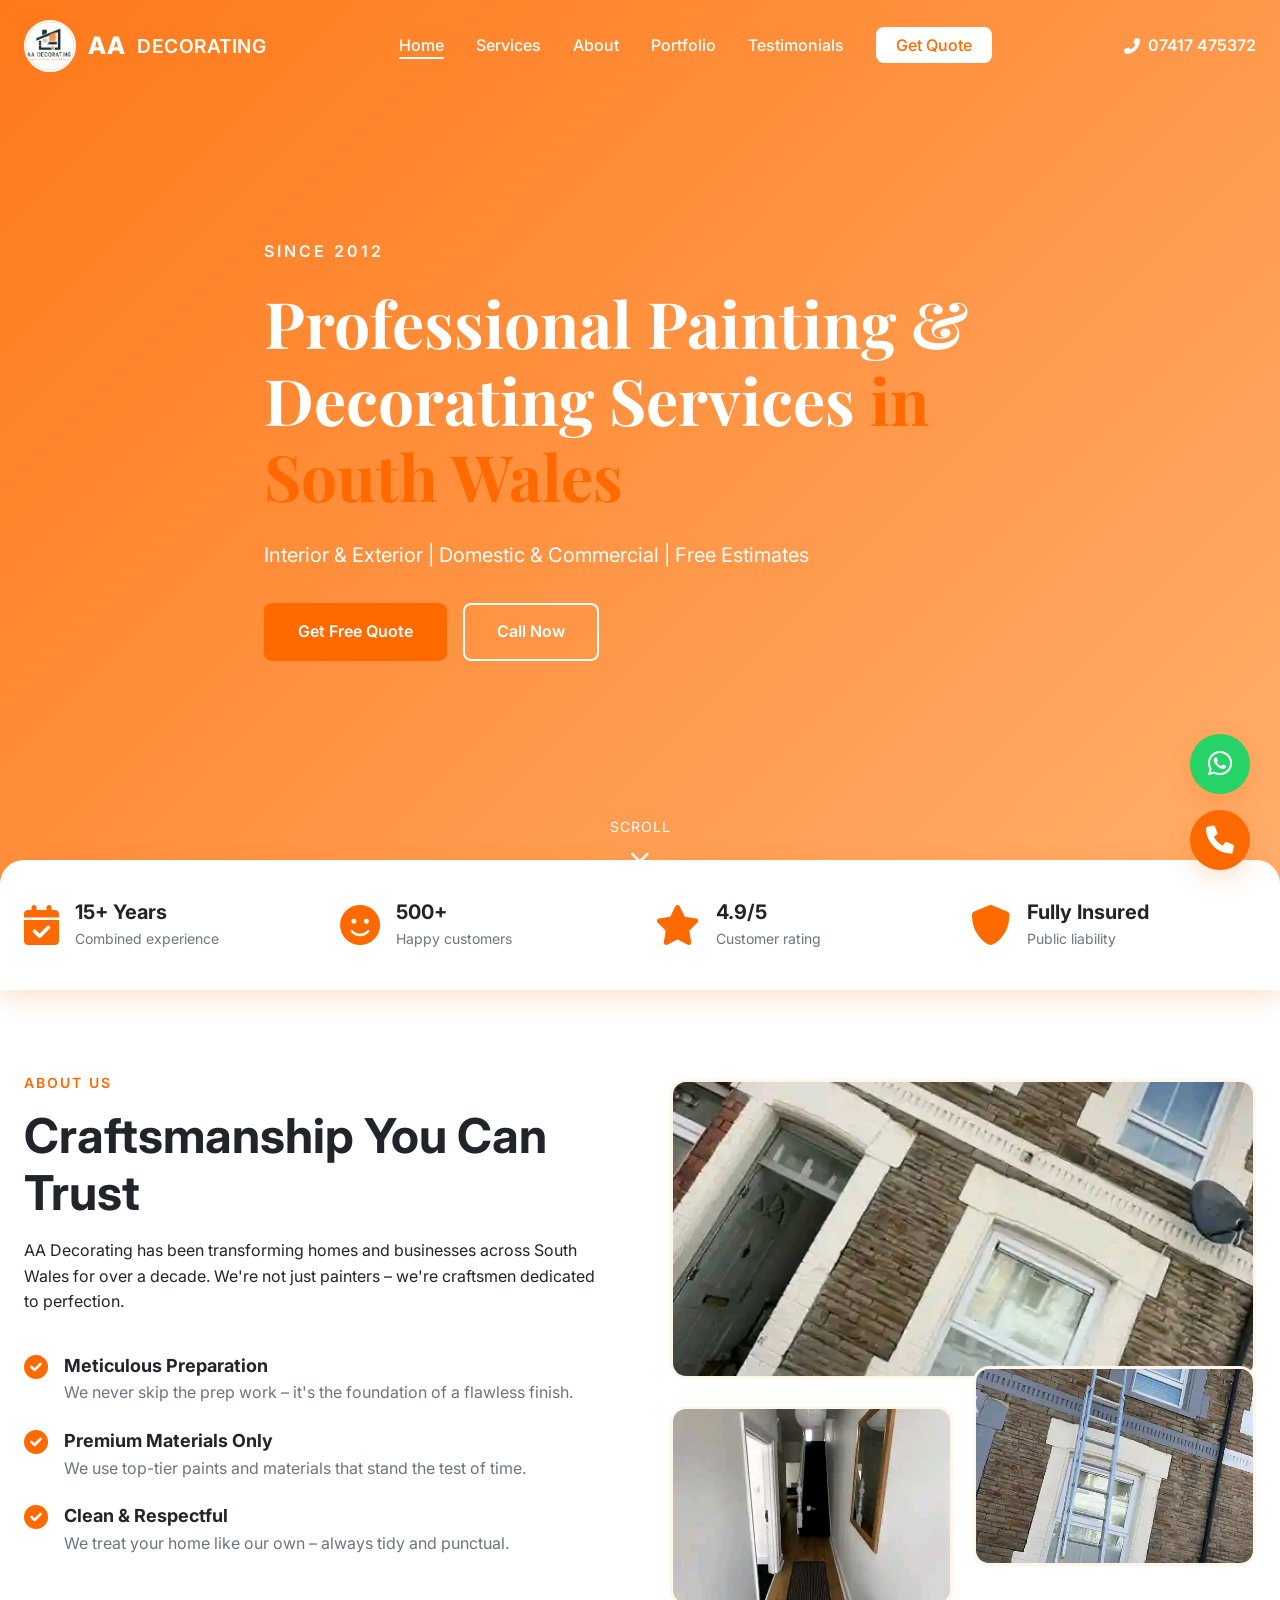
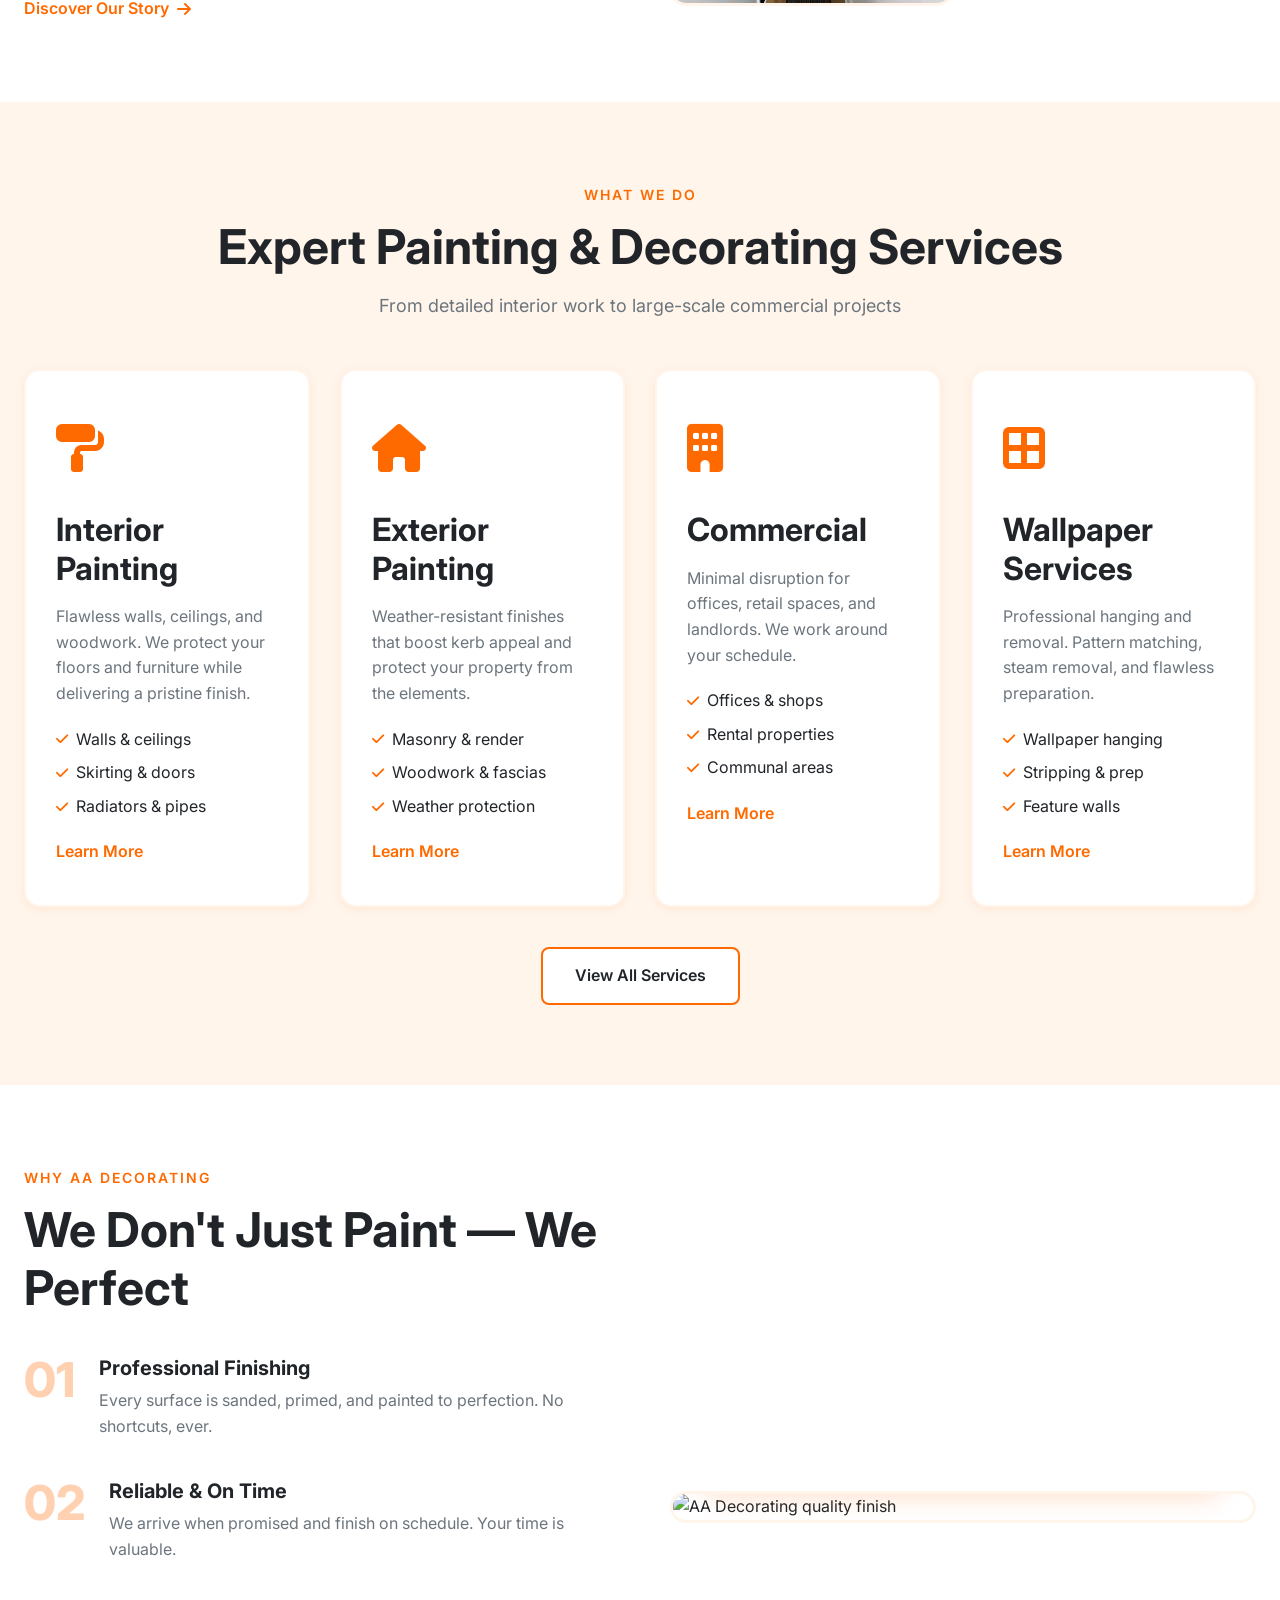
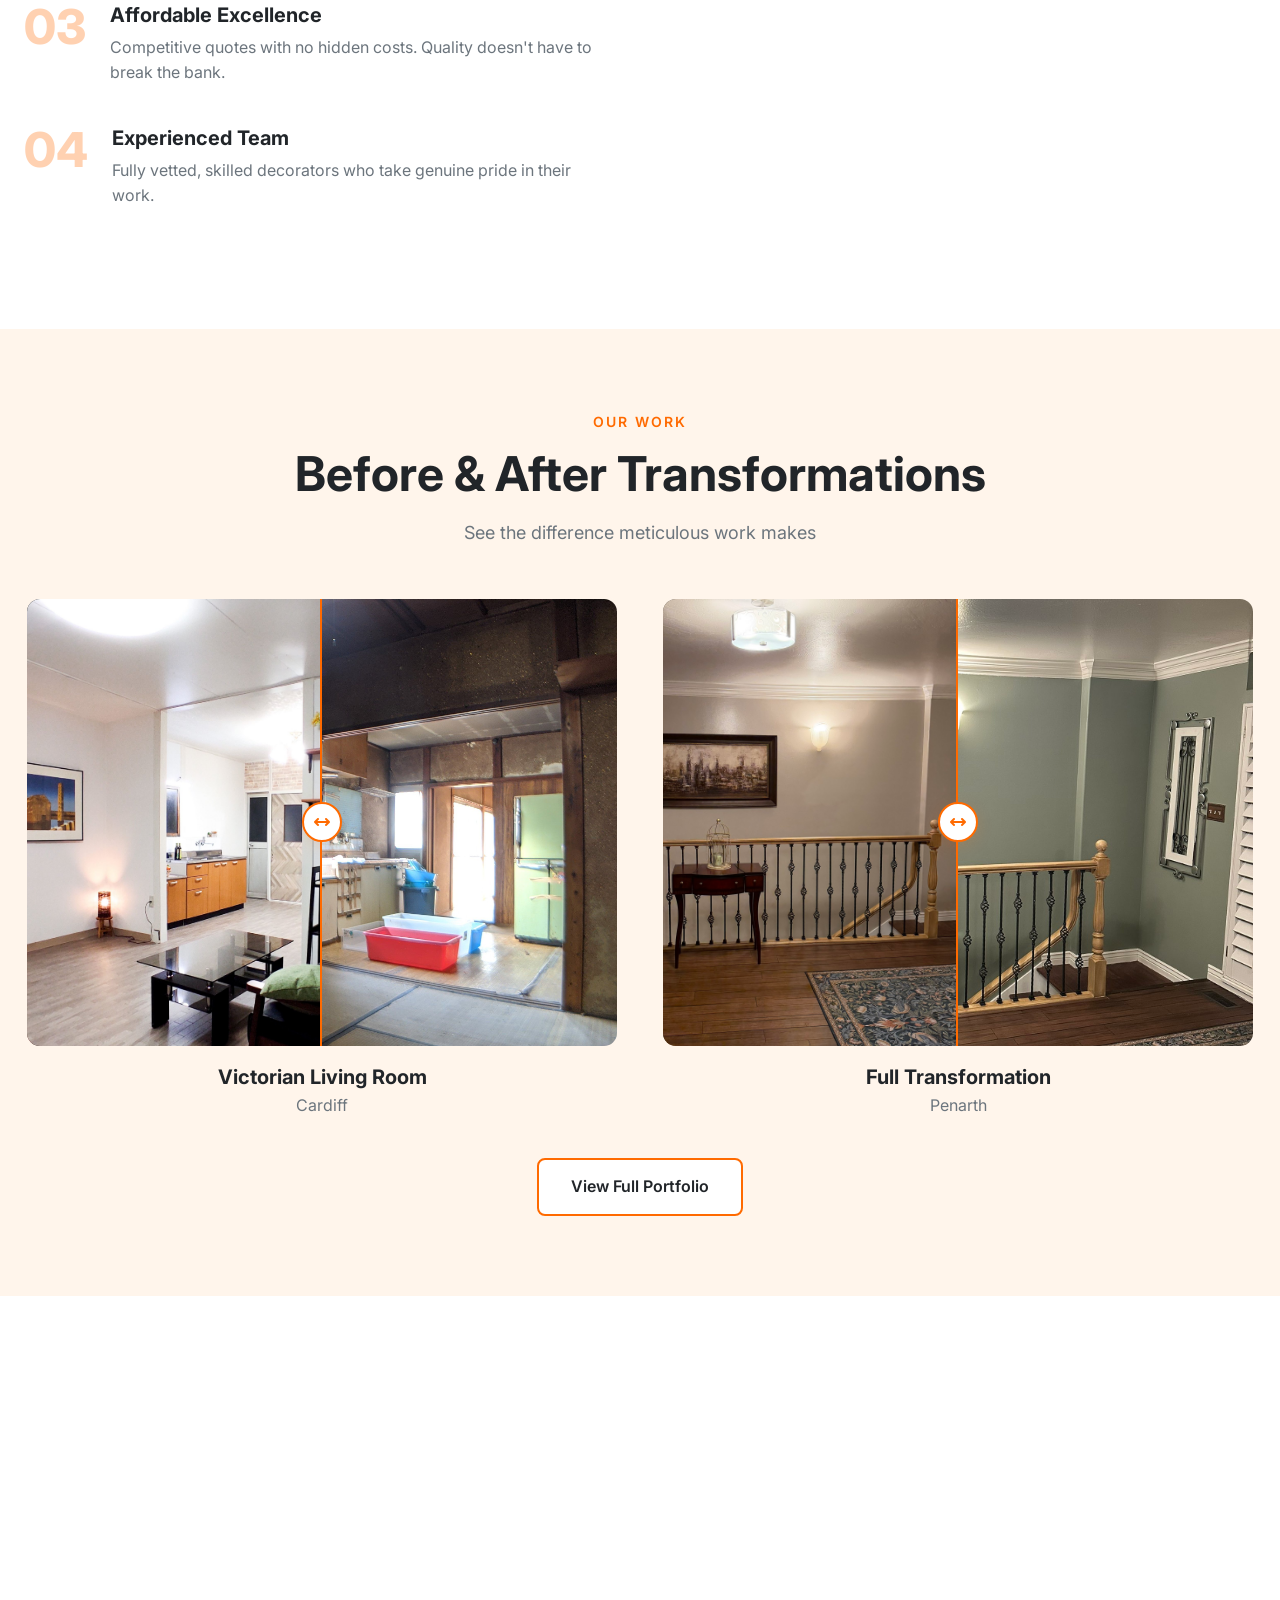
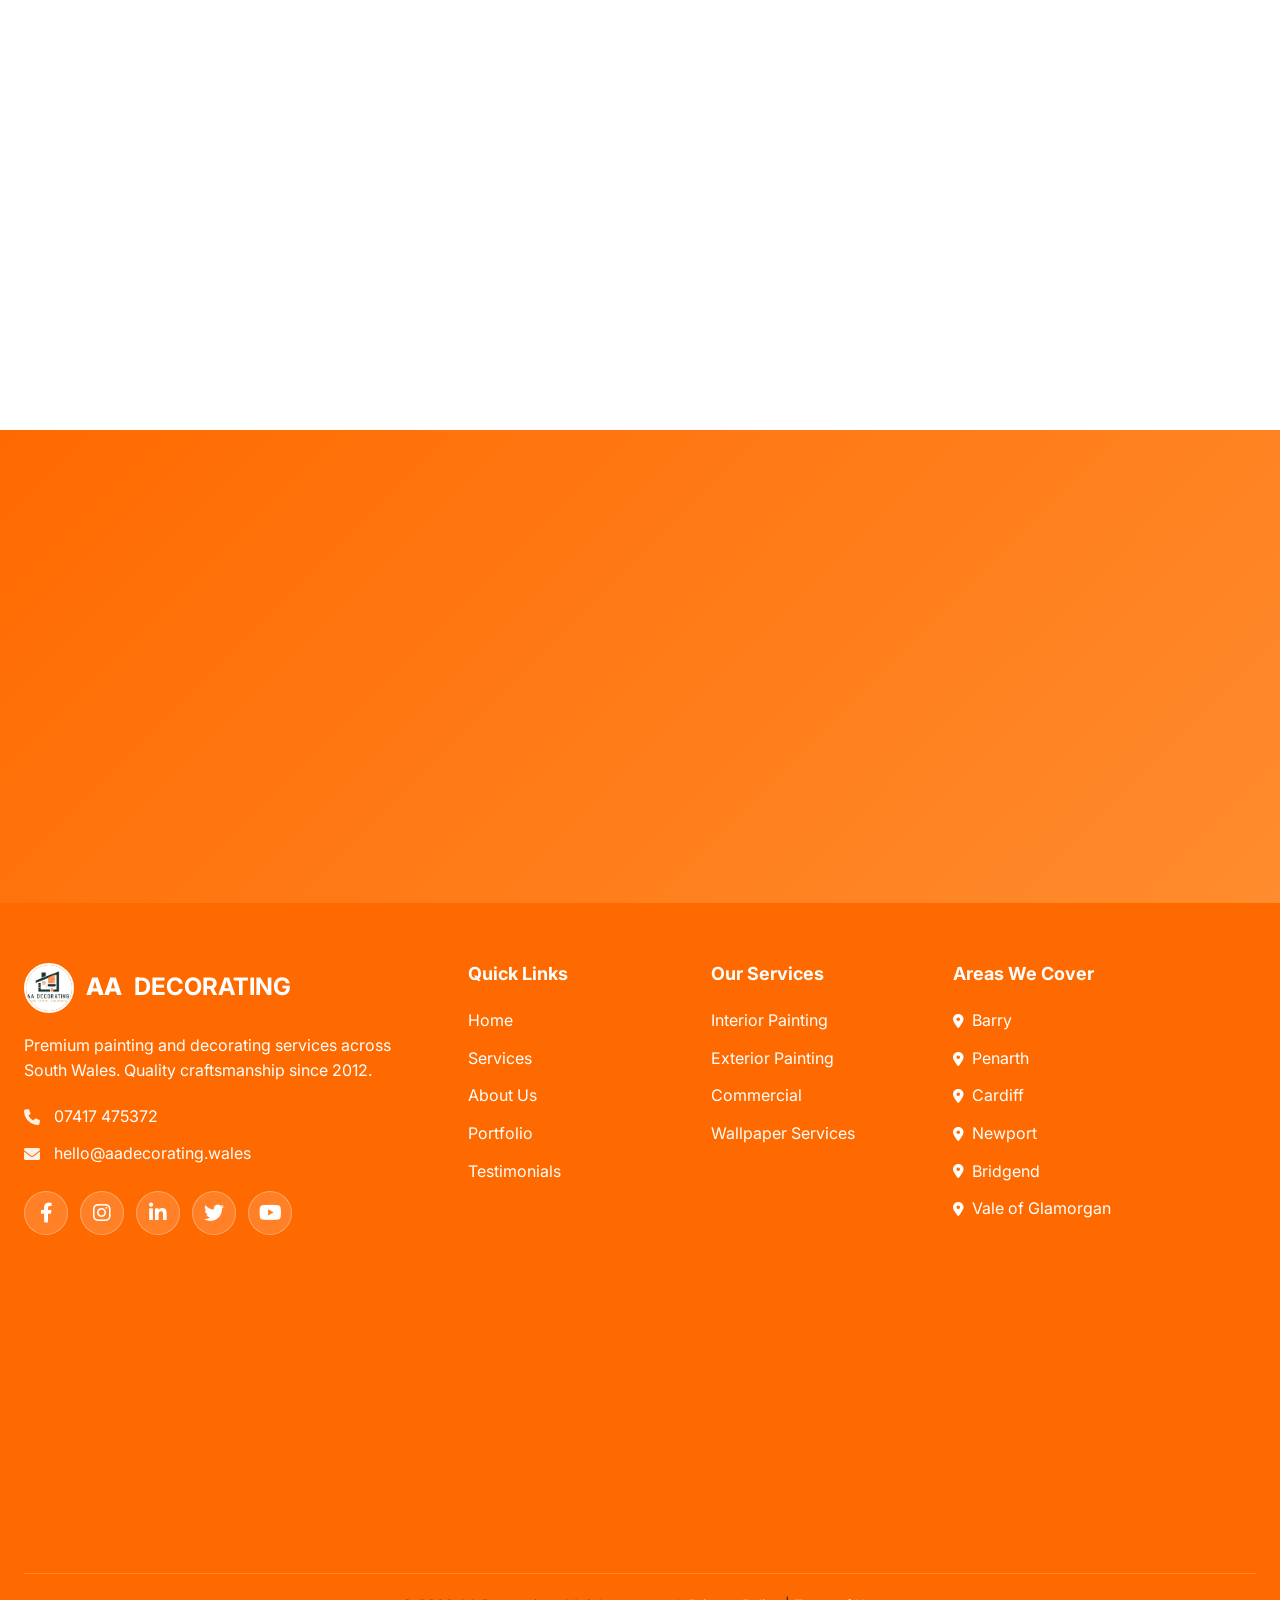
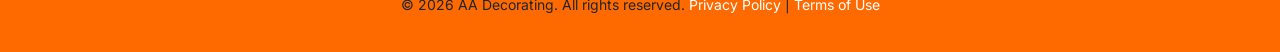
==== commit a171a499: "Update index.html" ====
--- a/index.html
+++ b/index.html
@@ -88,7 +88,7 @@
                 <div class="hero-slider">
                     <div
                         class="hero-slide active"
-                        style="background-image: url(&quot;hero-1.jpg&quot;)"
+                        style="background-image: url(&quot;hefro-1q.jpg&quot;)"
                     >
                         <div class="hero-overlay"></div>
                         <div class="container hero-content">
